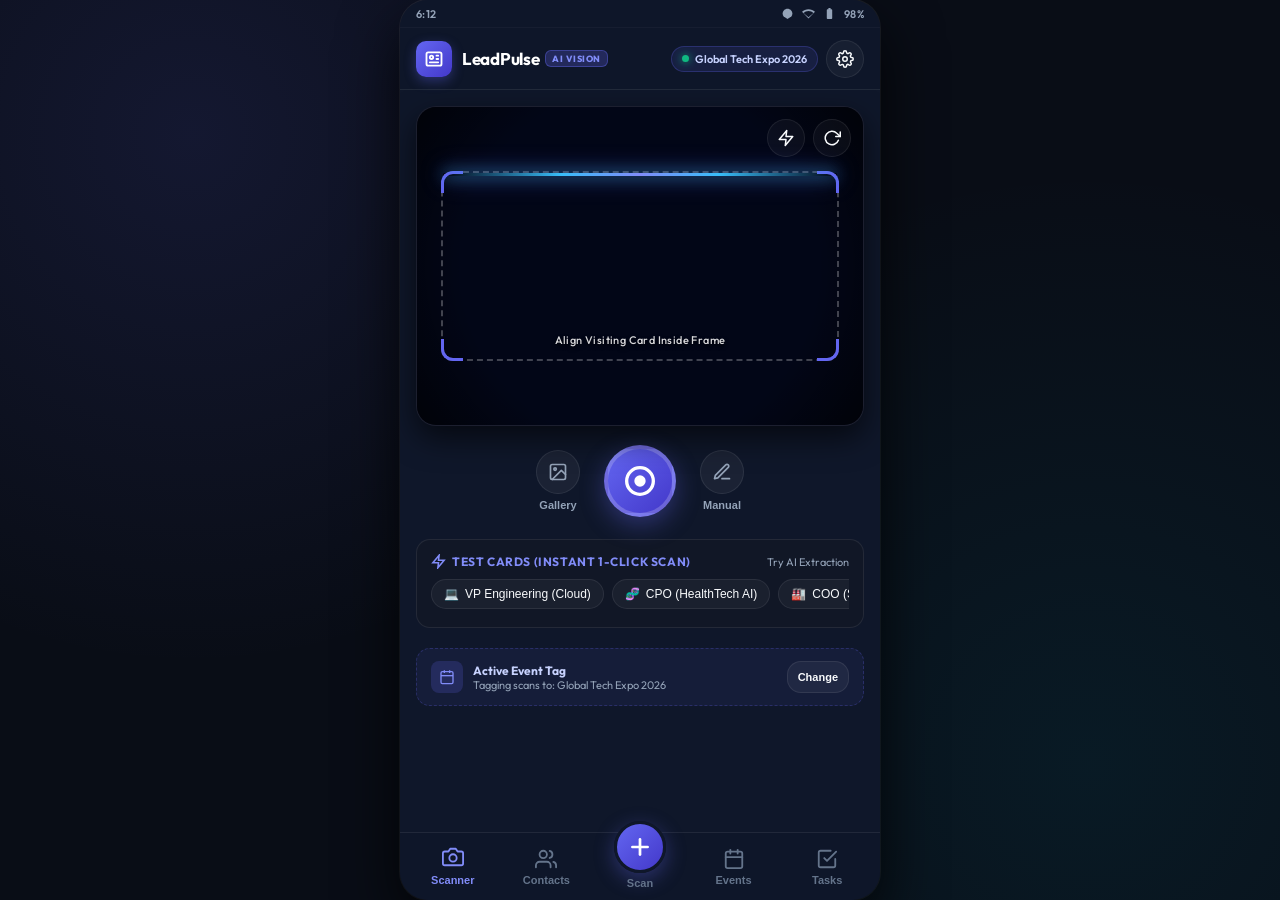
==== index.html @ 590a9762 "feat: Add dynamic Gemini model selection, self-healing fallbacks, sales qualification metrics, PNG W" ====
<!DOCTYPE html>
<html lang="en">
<head>
  <meta charset="UTF-8">
  <meta name="viewport" content="width=device-width, initial-scale=1.0, maximum-scale=1.0, user-scalable=no, viewport-fit=cover">
  <title>LeadPulse - AI Sales Card Scanner & CRM</title>
  <meta name="description" content="AI-Powered Visiting Card Scanner and Lead Manager for Field Sales Teams. Instant OCR, LinkedIn & Background Enrichment, Event Tracking, and vCard Export.">
  <meta name="theme-color" content="#090d16">
  <meta name="mobile-web-app-capable" content="yes">
  <meta name="apple-mobile-web-app-status-bar-style" content="black-translucent">
  <meta name="apple-mobile-web-app-title" content="LeadPulse">

  <!-- Manifest & Icons for Android WebAPK Install -->
  <link rel="manifest" href="./manifest.json">
  <link rel="icon" type="image/png" sizes="192x192" href="./icon-192.png">
  <link rel="apple-touch-icon" href="./icon-192.png">

  <!-- Modern Fonts -->
  <link rel="preconnect" href="https://fonts.googleapis.com">
  <link rel="preconnect" href="https://fonts.gstatic.com" crossorigin>
  <link href="https://fonts.googleapis.com/css2?family=Inter:wght@400;500;600;700&family=Outfit:wght@500;600;700;800&display=swap" rel="stylesheet">

  <!-- Stylesheet -->
  <link rel="stylesheet" href="./css/app.css">
</head>
<body>

  <!-- Main Mobile App Shell -->
  <div class="app-container" id="appRoot">

    <!-- Android Status Bar Header (Simulated for native phone preview) -->
    <header class="android-status-bar">
      <span id="statusBarTime">10:30</span>
      <div class="status-bar-icons">
        <svg viewBox="0 0 24 24"><path d="M12 3c-4.97 0-9 4.03-9 9 0 2.12.74 4.07 1.97 5.61L12 22l7.03-4.39C20.26 16.07 21 14.12 21 12c0-4.97-4.03-9-9-9z"/></svg>
        <svg viewBox="0 0 24 24"><path d="M12 4C7.31 4 3.07 5.9 0 8.98L12 21 24 8.98C20.93 5.9 16.69 4 12 4zm0 3.32c3.56 0 6.8 1.45 9.17 3.8L12 18.82 2.83 11.12C5.2 8.77 8.44 7.32 12 7.32z"/></svg>
        <svg viewBox="0 0 24 24"><path d="M15.67 4H14V2h-4v2H8.33C7.6 4 7 4.6 7 5.33v15.33C7 21.4 7.6 22 8.33 22h7.33c.74 0 1.34-.6 1.34-1.33V5.33C17 4.6 16.4 4 15.67 4z"/></svg>
        <span>98%</span>
      </div>
    </header>

    <!-- Top App Bar -->
    <header class="app-header">
      <div class="brand-wrapper">
        <div class="app-logo">
          <svg viewBox="0 0 24 24" fill="none" stroke-width="2.2" stroke-linecap="round" stroke-linejoin="round">
            <rect x="3" y="4" width="18" height="16" rx="2"></rect>
            <circle cx="9" cy="10" r="2"></circle>
            <line x1="15" y1="8" x2="17" y2="8"></line>
            <line x1="15" y1="12" x2="17" y2="12"></line>
            <line x1="7" y1="16" x2="17" y2="16"></line>
          </svg>
        </div>
        <div>
          <div class="brand-title">
            LeadPulse <span class="badge-ai">AI VISION</span>
          </div>
        </div>
      </div>

      <div class="header-actions">
        <!-- Active Event Pill (Click to switch or manage) -->
        <div class="active-event-pill" id="btnActiveEventPill" title="Current Active Event for new scans">
          <span class="event-dot"></span>
          <span class="event-name-text" id="headerActiveEventName">Global Tech Expo</span>
        </div>

        <button class="icon-btn" id="btnOpenSettings" title="AI Settings & Config" aria-label="Settings">
          <svg width="18" height="18" viewBox="0 0 24 24" fill="none" stroke="currentColor" stroke-width="2" stroke-linecap="round" stroke-linejoin="round">
            <circle cx="12" cy="12" r="3"></circle>
            <path d="M19.4 15a1.65 1.65 0 0 0 .33 1.82l.06.06a2 2 0 0 1 0 2.83 2 2 0 0 1-2.83 0l-.06-.06a1.65 1.65 0 0 0-1.82-.33 1.65 1.65 0 0 0-1 1.51V21a2 2 0 0 1-2 2 2 2 0 0 1-2-2v-.09A1.65 1.65 0 0 0 9 19.4a1.65 1.65 0 0 0-1.82.33l-.06.06a2 2 0 0 1-2.83 0 2 2 0 0 1 0-2.83l.06-.06a1.65 1.65 0 0 0 .33-1.82 1.65 1.65 0 0 0-1.51-1H3a2 2 0 0 1-2-2 2 2 0 0 1 2-2h.09A1.65 1.65 0 0 0 4.6 9a1.65 1.65 0 0 0-.33-1.82l-.06-.06a2 2 0 0 1 0-2.83 2 2 0 0 1 2.83 0l.06.06a1.65 1.65 0 0 0 1.82.33H9a1.65 1.65 0 0 0 1-1.51V3a2 2 0 0 1 2-2 2 2 0 0 1 2 2v.09a1.65 1.65 0 0 0 1 1.51 1.65 1.65 0 0 0 1.82-.33l.06-.06a2 2 0 0 1 2.83 0 2 2 0 0 1 0 2.83l-.06.06a1.65 1.65 0 0 0-.33 1.82V9a1.65 1.65 0 0 0 1.51 1H21a2 2 0 0 1 2 2 2 2 0 0 1-2 2h-.09a1.65 1.65 0 0 0-1.51 1z"></path>
          </svg>
        </button>
      </div>
    </header>

    <!-- Toast Notifications Center -->
    <div class="toast-container" id="toastContainer"></div>

    <!-- Main Scrollable Content Area -->
    <main class="app-main" id="mainContent">

      <!-- =================================================================
           VIEW 1: SCANNER SCREEN (Card Camera, Reticle & AI Vision)
           ================================================================= -->
      <section class="view-screen active" id="viewScanner">

        <div class="scanner-viewport-wrapper" id="scannerViewport">
          <video id="cameraVideo" playsinline autoplay muted></video>

          <!-- Reticle Card Target Overlay -->
          <div class="scanner-overlay-reticle">
            <div class="scanner-camera-controls">
              <button class="icon-btn" id="btnToggleTorch" title="Toggle Flashlight">
                <svg width="18" height="18" viewBox="0 0 24 24" fill="none" stroke="currentColor" stroke-width="2" stroke-linecap="round" stroke-linejoin="round">
                  <polygon points="13 2 3 14 12 14 11 22 21 10 12 10 13 2"></polygon>
                </svg>
              </button>
              <button class="icon-btn" id="btnRestartCamera" title="Switch / Restart Camera">
                <svg width="18" height="18" viewBox="0 0 24 24" fill="none" stroke="currentColor" stroke-width="2" stroke-linecap="round" stroke-linejoin="round">
                  <path d="M23 4v6h-6"></path>
                  <path d="M20.49 15a9 9 0 1 1-2.12-9.36L23 10"></path>
                </svg>
              </button>
            </div>

            <!-- Alignment Guide Box with Animated Laser -->
            <div class="card-guide-box">
              <div class="guide-corner-tr"></div>
              <div class="guide-corner-bl"></div>
              <div class="scan-laser-line" id="scanLaser"></div>
              <div class="scan-prompt-text">Align Visiting Card Inside Frame</div>
            </div>
          </div>
        </div>

        <!-- Scanner Shutter & Gallery Controls -->
        <div class="scanner-controls-grid">
          <button class="btn-secondary-action" id="btnUploadGallery" title="Upload Card Image">
            <div class="icon-circle">
              <svg width="20" height="20" viewBox="0 0 24 24" fill="none" stroke="currentColor" stroke-width="2" stroke-linecap="round" stroke-linejoin="round">
                <rect x="3" y="3" width="18" height="18" rx="2" ry="2"></rect>
                <circle cx="8.5" cy="8.5" r="1.5"></circle>
                <polyline points="21 15 16 10 5 21"></polyline>
              </svg>
            </div>
            <span>Gallery</span>
          </button>
          <input type="file" id="fileCardInput" accept="image/*" style="display: none;">
          <input type="file" id="cameraPhotoInput" accept="image/*" capture="environment" style="display: none;">

          <button class="btn-capture" id="btnCapture" title="Capture & AI Scan Card">
            <svg viewBox="0 0 24 24" fill="none" stroke="currentColor" stroke-width="2.5" stroke-linecap="round" stroke-linejoin="round">
              <circle cx="12" cy="12" r="10"></circle>
              <circle cx="12" cy="12" r="3" fill="white"></circle>
            </svg>
          </button>

          <button class="btn-secondary-action" id="btnManualEntry" title="Manual Contact Entry">
            <div class="icon-circle">
              <svg width="20" height="20" viewBox="0 0 24 24" fill="none" stroke="currentColor" stroke-width="2" stroke-linecap="round" stroke-linejoin="round">
                <path d="M12 20h9"></path>
                <path d="M16.5 3.5a2.121 2.121 0 0 1 3 3L7 19l-4 1 1-4L16.5 3.5z"></path>
              </svg>
            </div>
            <span>Manual</span>
          </button>
        </div>

        <!-- Quick Demo Business Cards Bar (Allows Instant Testing With Realistic High-Res Cards) -->
        <div class="quick-demo-section">
          <div class="quick-demo-header">
            <div class="quick-demo-title">
              <svg width="15" height="15" viewBox="0 0 24 24" fill="none" stroke="currentColor" stroke-width="2.5">
                <path d="M13 2L3 14h9l-1 8 10-12h-9l1-8z"/>
              </svg>
              Test Cards (Instant 1-Click Scan)
            </div>
            <span style="font-size: 11px; color: var(--text-muted);">Try AI Extraction</span>
          </div>
          <div class="demo-cards-chips">
            <button class="demo-chip" data-card="tech">
              <span>💻</span> VP Engineering (Cloud)
            </button>
            <button class="demo-chip" data-card="health">
              <span>🧬</span> CPO (HealthTech AI)
            </button>
            <button class="demo-chip" data-card="iot">
              <span>🏭</span> COO (Smart IoT)
            </button>
            <button class="demo-chip" data-card="consulting">
              <span>🌐</span> Director APAC (Strategy)
            </button>
          </div>
        </div>

        <!-- Event Auto-Tag Indicator Banner -->
        <div style="background: rgba(99, 102, 241, 0.08); border: 1px dashed rgba(99, 102, 241, 0.25); border-radius: var(--border-radius-md); padding: 12px 14px; display: flex; align-items: center; justify-content: space-between;">
          <div style="display: flex; align-items: center; gap: 10px;">
            <div style="width: 32px; height: 32px; border-radius: 8px; background: rgba(99, 102, 241, 0.2); display: flex; align-items: center; justify-content: center; color: #818cf8;">
              <svg width="16" height="16" viewBox="0 0 24 24" fill="none" stroke="currentColor" stroke-width="2"><rect x="3" y="4" width="18" height="18" rx="2" ry="2"></rect><line x1="16" y1="2" x2="16" y2="6"></line><line x1="8" y1="2" x2="8" y2="6"></line><line x1="3" y1="10" x2="21" y2="10"></line></svg>
            </div>
            <div>
              <div style="font-size: 12px; font-weight: 700; color: #c7d2fe;">Active Event Tag</div>
              <div style="font-size: 11px; color: var(--text-muted);" id="scannerActiveEventLabel">Tagging scans to: Global Tech Expo</div>
            </div>
          </div>
          <button class="btn-secondary" id="btnChangeActiveEvent" style="height: 32px; padding: 0 10px; font-size: 11px;">Change</button>
        </div>

      </section>

      <!-- =================================================================
           VIEW 2: CONTACTS DIRECTORY (Search, Event Filters, Export)
           ================================================================= -->
      <section class="view-screen" id="viewContacts">

        <!-- Top Statistics Row -->
        <div class="stats-banner-row">
          <div class="stat-card-mini">
            <div class="stat-val" id="statTotalContacts">0</div>
            <div class="stat-lbl">Contacts</div>
          </div>
          <div class="stat-card-mini">
            <div class="stat-val" id="statActiveEvents" style="color: #06b6d4;">0</div>
            <div class="stat-lbl">Events</div>
          </div>
          <div class="stat-card-mini">
            <div class="stat-val" id="statPendingTasks" style="color: #f59e0b;">0</div>
            <div class="stat-lbl">Follow-ups</div>
          </div>
        </div>

        <!-- Search & Filter Controls -->
        <div class="search-filter-container">
          <div class="search-input-box">
            <svg viewBox="0 0 24 24" fill="none" stroke-width="2" stroke-linecap="round" stroke-linejoin="round">
              <circle cx="11" cy="11" r="8"></circle>
              <line x1="21" y1="21" x2="16.65" y2="16.65"></line>
            </svg>
            <input type="text" id="inputSearchContacts" placeholder="Search by name, company, title, industry...">
          </div>

          <!-- Event Filter Horizontal Pills -->
          <div class="filter-pills-scroll" id="contactsEventFilterPills">
            <button class="filter-pill active" data-event-id="all">All Events</button>
          </div>
        </div>

        <!-- Action Bar: Export & Sorting -->
        <div style="display: flex; justify-content: space-between; align-items: center; margin-bottom: 12px;">
          <span style="font-size: 12px; font-weight: 600; color: var(--text-muted);" id="contactsCountLabel">Showing 0 contacts</span>
          <div style="display: flex; gap: 8px;">
            <button class="btn-secondary" id="btnExportAllCSV" style="height: 32px; font-size: 11px; padding: 0 10px;">
              <svg width="13" height="13" viewBox="0 0 24 24" fill="none" stroke="currentColor" stroke-width="2"><path d="M21 15v4a2 2 0 0 1-2 2H5a2 2 0 0 1-2-2v-4"></path><polyline points="7 10 12 15 17 10"></polyline><line x1="12" y1="15" x2="12" y2="3"></line></svg>
              CSV Export
            </button>
          </div>
        </div>

        <!-- Contact Cards Feed -->
        <div class="contacts-feed" id="contactsFeed">
          <!-- Dynamically populated -->
        </div>

      </section>

      <!-- =================================================================
           VIEW 3: EVENTS SCREEN (Event Profiles, Add Event, Event Contacts)
           ================================================================= -->
      <section class="view-screen" id="viewEvents">

        <div class="event-header-row">
          <div>
            <h2 style="font-size: 17px; font-weight: 800; color: #fff;">Event Management</h2>
            <p style="font-size: 12px; color: var(--text-muted);">Organize sales leads event-wise</p>
          </div>
          <button class="btn-primary" id="btnAddNewEvent" style="height: 36px; padding: 0 14px; font-size: 12px; flex: none;">
            <svg width="15" height="15" viewBox="0 0 24 24" fill="none" stroke="currentColor" stroke-width="2.5"><line x1="12" y1="5" x2="12" y2="19"></line><line x1="5" y1="12" x2="19" y2="12"></line></svg>
            New Event
          </button>
        </div>

        <!-- Active Target Banner -->
        <div style="background: linear-gradient(135deg, rgba(99, 102, 241, 0.2) 0%, rgba(6, 182, 212, 0.15) 100%); border: 1px solid rgba(99, 102, 241, 0.3); border-radius: var(--border-radius-md); padding: 14px; margin-bottom: 16px;">
          <div style="display: flex; justify-content: space-between; align-items: center; margin-bottom: 6px;">
            <span style="font-size: 11px; font-weight: 800; text-transform: uppercase; color: #818cf8; letter-spacing: 0.5px;">⭐ CURRENT ACTIVE EVENT</span>
            <span style="font-size: 11px; color: #10b981; font-weight: 700;">● Active for Scanning</span>
          </div>
          <div style="font-size: 16px; font-weight: 700; color: #fff;" id="bannerActiveEventName">Global Tech Expo 2026</div>
          <div style="font-size: 12px; color: var(--text-muted); margin-top: 2px;" id="bannerActiveEventLocation">Pragati Maidan, New Delhi</div>
        </div>

        <!-- Events List Container -->
        <div class="events-list" id="eventsList">
          <!-- Dynamically populated -->
        </div>

      </section>

      <!-- =================================================================
           VIEW 4: ACTION ITEMS & TASKS (Global Follow-Ups Tracker)
           ================================================================= -->
      <section class="view-screen" id="viewTasks">

        <div style="margin-bottom: 14px;">
          <h2 style="font-size: 17px; font-weight: 800; color: #fff;">Follow-up Action Items</h2>
          <p style="font-size: 12px; color: var(--text-muted);">Ensure zero lead drop-offs post meetings</p>
        </div>

        <!-- Task Filter Tabs -->
        <div class="tasks-filter-bar">
          <button class="task-filter-tab active" data-filter="all">All Items (<span id="taskCountAll">0</span>)</button>
          <button class="task-filter-tab" data-filter="pending">Pending (<span id="taskCountPending">0</span>)</button>
          <button class="task-filter-tab" data-filter="completed">Completed (<span id="taskCountCompleted">0</span>)</button>
        </div>

        <!-- Tasks List Container -->
        <div class="tasks-list" id="tasksList">
          <!-- Dynamically populated -->
        </div>

      </section>

      <!-- =================================================================
           VIEW 5: SETTINGS & CRM CONFIG
           ================================================================= -->
      <section class="view-screen" id="viewSettings">

        <div style="margin-bottom: 16px;">
          <h2 style="font-size: 17px; font-weight: 800; color: #fff;">LeadPulse Configuration</h2>
          <p style="font-size: 12px; color: var(--text-muted);">AI API Keys, Android PWA setup & Data Management</p>
        </div>

        <!-- Google Gemini Vision API Settings & Model Selection -->
        <div class="settings-section-card">
          <div class="settings-section-title">
            <svg width="18" height="18" viewBox="0 0 24 24" fill="none" stroke="#6366f1" stroke-width="2.5"><polygon points="12 2 15.09 8.26 22 9.27 17 14.14 18.18 21.02 12 17.77 5.82 21.02 7 14.14 2 9.27 8.91 8.26 12 2"></polygon></svg>
            Google Gemini Vision AI & Model Selection
          </div>

          <div class="form-group">
            <label class="form-label" for="settingGeminiApiKey">Gemini API Key</label>
            <div style="display: flex; gap: 8px;">
              <input type="password" id="settingGeminiApiKey" class="form-control" placeholder="AIzaSy... (Leave blank for built-in demo mode)">
              <button class="btn-secondary" id="btnToggleApiKeyVisibility" style="height: 42px; padding: 0 12px; font-size: 11px;">👁️</button>
            </div>
            <p style="font-size: 11px; color: var(--text-muted); margin-top: 5px;">
              💡 <strong>Self-Healing:</strong> Enter your key to run live multimodal card OCR with auto-healing model fallbacks.
            </p>
          </div>

          <!-- Dynamic Model Selection Section -->
          <div class="form-group">
            <div style="display: flex; justify-content: space-between; align-items: center; margin-bottom: 6px;">
              <label class="form-label" for="settingGeminiModel" style="margin-bottom: 0;">AI Vision Model</label>
              <button class="btn-secondary" id="btnFetchModels" style="height: 28px; padding: 0 8px; font-size: 10.5px;">
                🔄 Refresh Models
              </button>
            </div>
            <select id="settingGeminiModel" class="form-control">
              <option value="gemini-1.5-flash">Gemini 1.5 Flash (Recommended - Fast & High Accuracy)</option>
              <option value="gemini-2.0-flash">Gemini 2.0 Flash (Next-Gen Multimodal - Ultra Fast)</option>
              <option value="gemini-1.5-pro">Gemini 1.5 Pro (Deep Context Reasoning & Dense Cards)</option>
              <option value="gemini-2.5-flash">Gemini 2.5 Flash (Latest Release)</option>
              <option value="gemini-1.5-flash-8b">Gemini 1.5 Flash 8B (High Throughput)</option>
            </select>
            <div id="modelStatusNotice" style="font-size: 11px; color: #818cf8; margin-top: 5px;">
              ⚡ Selected model is active for upcoming business card scans.
            </div>
          </div>

          <!-- Customizable Information & Extraction Prompt -->
          <div class="form-group">
            <label class="form-label" for="settingCustomPrompt">Custom Sales Intelligence Focus</label>
            <textarea id="settingCustomPrompt" class="form-control" style="height: 60px;" placeholder="e.g. Also evaluate: Company employee scale, annual cloud budget, decision authority, and buying timeline."></textarea>
            <p style="font-size: 10.5px; color: var(--text-muted); margin-top: 4px;">
              Guide Gemini to extract and store specialized intelligence unique to your sales team.
            </p>
          </div>

          <div style="display: flex; gap: 8px;">
            <button class="btn-primary" id="btnSaveSettings" style="height: 38px; font-size: 12px;">Save AI Settings</button>
            <button class="btn-secondary" id="btnTestGemini" style="height: 38px; font-size: 12px;">Test Selected Model</button>
          </div>
        </div>

        <!-- Android PWA Installation Guide -->
        <div class="settings-section-card">
          <div class="settings-section-title">
            <svg width="18" height="18" viewBox="0 0 24 24" fill="none" stroke="#10b981" stroke-width="2.5"><rect x="5" y="2" width="14" height="20" rx="2" ry="2"></rect><line x1="12" y1="18" x2="12.01" y2="18"></line></svg>
            Android Mobile PWA Installation
          </div>
          <p style="font-size: 12px; color: #cbd5e1; line-height: 1.5; margin-bottom: 12px;">
            Sales executives can install this app directly onto Android home screens without Google Play Store:
          </p>
          <ol style="padding-left: 20px; font-size: 12px; color: var(--text-muted); line-height: 1.6;">
            <li>Open this URL in <strong>Google Chrome</strong> on any Android device.</li>
            <li>Tap the three dots (<strong>⋮</strong>) menu in the top right corner.</li>
            <li>Tap <strong>"Install app"</strong> or <strong>"Add to Home screen"</strong>.</li>
            <li>LeadPulse launches in standalone full-screen mode with native camera access!</li>
          </ol>
        </div>

        <!-- Database & Backup Management -->
        <div class="settings-section-card">
          <div class="settings-section-title">
            <svg width="18" height="18" viewBox="0 0 24 24" fill="none" stroke="#f59e0b" stroke-width="2.5"><ellipse cx="12" cy="5" rx="9" ry="3"></ellipse><path d="M21 12c0 1.66-4 3-9 3s-9-1.34-9-3"></path><path d="M3 5v14c0 1.66 4 3 9 3s9-1.34 9-3V5"></path></svg>
            Data Backup & Maintenance
          </div>
          <p style="font-size: 12px; color: var(--text-muted); margin-bottom: 12px;">
            All data is saved locally on the Android device via HTML5 Storage.
          </p>
          <div style="display: flex; flex-direction: column; gap: 8px;">
            <button class="btn-secondary" id="btnExportAllJSON">
              <svg width="15" height="15" viewBox="0 0 24 24" fill="none" stroke="currentColor" stroke-width="2"><path d="M21 15v4a2 2 0 0 1-2 2H5a2 2 0 0 1-2-2v-4"></path><polyline points="7 10 12 15 17 10"></polyline><line x1="12" y1="15" x2="12" y2="3"></line></svg>
              Backup All Leads & Events (JSON)
            </button>
            <button class="btn-secondary btn-danger" id="btnResetDefaultData">
              <svg width="15" height="15" viewBox="0 0 24 24" fill="none" stroke="currentColor" stroke-width="2"><polyline points="1 4 1 10 7 10"></polyline><path d="M3.51 15a9 9 0 1 0 2.13-9.36L1 10"></path></svg>
              Reset to Demo Sample Data
            </button>
          </div>
        </div>

      </section>

    </main>

    <!-- AI Scan Processing Modal Overlay -->
    <div class="processing-state-overlay" id="aiProcessingOverlay">
      <div class="ai-pulse-spinner">
        <svg viewBox="0 0 24 24" fill="none" stroke-width="2.2" stroke-linecap="round" stroke-linejoin="round">
          <polygon points="12 2 15.09 8.26 22 9.27 17 14.14 18.18 21.02 12 17.77 5.82 21.02 7 14.14 2 9.27 8.91 8.26 12 2"></polygon>
        </svg>
      </div>
      <div class="processing-step-title" id="aiProcessingTitle">Analyzing Visiting Card...</div>
      <div class="processing-step-desc" id="aiProcessingDesc">Gemini Multimodal AI is extracting contact details and researching LinkedIn & career background.</div>
    </div>

    <!-- =================================================================
         BOTTOM NAVIGATION BAR (Android 5-Tab Material Bar)
         ================================================================= -->
    <nav class="bottom-nav-bar" id="bottomNavBar">
      <button class="nav-item-btn active" data-target="viewScanner" id="navBtnScanner">
        <svg viewBox="0 0 24 24" fill="none" stroke-width="2" stroke-linecap="round" stroke-linejoin="round">
          <path d="M23 19a2 2 0 0 1-2 2H3a2 2 0 0 1-2-2V8a2 2 0 0 1 2-2h4l2-3h6l2 3h4a2 2 0 0 1 2 2z"></path>
          <circle cx="12" cy="13" r="4"></circle>
        </svg>
        <span>Scanner</span>
      </button>

      <button class="nav-item-btn" data-target="viewContacts" id="navBtnContacts">
        <svg viewBox="0 0 24 24" fill="none" stroke-width="2" stroke-linecap="round" stroke-linejoin="round">
          <path d="M17 21v-2a4 4 0 0 0-4-4H5a4 4 0 0 0-4 4v2"></path>
          <circle cx="9" cy="7" r="4"></circle>
          <path d="M23 21v-2a4 4 0 0 0-3-3.87"></path>
          <path d="M16 3.13a4 4 0 0 1 0 7.75"></path>
        </svg>
        <span>Contacts</span>
      </button>

      <button class="nav-item-btn nav-center-scan" id="navBtnCenterScan" title="Scan Visiting Card">
        <div class="center-scan-pill">
          <svg viewBox="0 0 24 24" fill="none" stroke-width="2.5" stroke-linecap="round" stroke-linejoin="round">
            <line x1="12" y1="5" x2="12" y2="19"></line>
            <line x1="5" y1="12" x2="19" y2="12"></line>
          </svg>
        </div>
        <span>Scan</span>
      </button>

      <button class="nav-item-btn" data-target="viewEvents" id="navBtnEvents">
        <svg viewBox="0 0 24 24" fill="none" stroke-width="2" stroke-linecap="round" stroke-linejoin="round">
          <rect x="3" y="4" width="18" height="18" rx="2" ry="2"></rect>
          <line x1="16" y1="2" x2="16" y2="6"></line>
          <line x1="8" y1="2" x2="8" y2="6"></line>
          <line x1="3" y1="10" x2="21" y2="10"></line>
        </svg>
        <span>Events</span>
      </button>

      <button class="nav-item-btn" data-target="viewTasks" id="navBtnTasks">
        <svg viewBox="0 0 24 24" fill="none" stroke-width="2" stroke-linecap="round" stroke-linejoin="round">
          <polyline points="9 11 12 14 22 4"></polyline>
          <path d="M21 12v7a2 2 0 0 1-2 2H5a2 2 0 0 1-2-2V5a2 2 0 0 1 2-2h11"></path>
        </svg>
        <span>Tasks</span>
      </button>
    </nav>

    <!-- =================================================================
         MODAL 1: SCAN REVIEW & ENRICHMENT BOTTOM SHEET
         ================================================================= -->
    <div class="modal-overlay" id="modalScanReview">
      <div class="bottom-sheet-content">
        <div class="sheet-handle-bar"></div>
        <div class="sheet-header">
          <div class="sheet-title" style="display: flex; align-items: center; gap: 8px;">
            <span>✨ AI Card Intelligence Review</span>
          </div>
          <button class="icon-btn" id="btnCloseScanReview" style="width: 32px; height: 32px;">✕</button>
        </div>
        <div class="sheet-body">

          <!-- Card Snapshot Preview -->
          <div style="margin-bottom: 16px; border-radius: var(--border-radius-md); overflow: hidden; max-height: 150px; background: #020617; display: flex; align-items: center; justify-content: center; border: 1px solid var(--border-color);">
            <img id="reviewCardImagePreview" src="" alt="Scanned Card" style="max-width: 100%; max-height: 150px; object-fit: contain;">
          </div>

          <!-- Basic Contact Form Fields -->
          <div class="detail-section-block">
            <h3>Contact Identity</h3>
            <div style="display: grid; grid-template-columns: 1fr 2fr; gap: 10px; margin-bottom: 10px;">
              <div>
                <label class="form-label">Honorific</label>
                <input type="text" id="reviewHonorific" class="form-control" placeholder="Mr./Dr.">
              </div>
              <div>
                <label class="form-label">Full Name *</label>
                <input type="text" id="reviewName" class="form-control" placeholder="Name" required>
              </div>
            </div>

            <div class="form-group">
              <label class="form-label">Designation / Role</label>
              <input type="text" id="reviewTitle" class="form-control" placeholder="e.g. VP Engineering">
            </div>

            <div style="display: grid; grid-template-columns: 1fr 1fr; gap: 10px; margin-bottom: 10px;">
              <div>
                <label class="form-label">Company Name</label>
                <input type="text" id="reviewCompany" class="form-control" placeholder="Company">
              </div>
              <div>
                <label class="form-label">Industry Sector</label>
                <input type="text" id="reviewIndustry" class="form-control" placeholder="e.g. Enterprise Cloud">
              </div>
            </div>

            <div style="display: grid; grid-template-columns: 1fr 1fr; gap: 10px; margin-bottom: 10px;">
              <div>
                <label class="form-label">Phone</label>
                <input type="tel" id="reviewPhone" class="form-control" placeholder="+91 ...">
              </div>
              <div>
                <label class="form-label">WhatsApp</label>
                <input type="tel" id="reviewWhatsapp" class="form-control" placeholder="+91 ...">
              </div>
            </div>

            <div class="form-group">
              <label class="form-label">Email</label>
              <input type="email" id="reviewEmail" class="form-control" placeholder="name@company.com">
            </div>

            <div class="form-group">
              <label class="form-label">Assign to Event</label>
              <select id="reviewEventSelect" class="form-control">
                <!-- Dynamically populated -->
              </select>
            </div>
          </div>

          <!-- AI Enriched Intelligence Section -->
          <div class="detail-section-block" style="border-left: 3px solid #6366f1;">
            <h3>
              <svg width="15" height="15" viewBox="0 0 24 24" fill="none" stroke="currentColor" stroke-width="2.5"><polygon points="12 2 15.09 8.26 22 9.27 17 14.14 18.18 21.02 12 17.77 5.82 21.02 7 14.14 2 9.27 8.91 8.26 12 2"></polygon></svg>
              AI LinkedIn & Career Background
            </h3>

            <div class="form-group">
              <label class="form-label">LinkedIn Profile URL</label>
              <input type="url" id="reviewLinkedinUrl" class="form-control" placeholder="https://linkedin.com/in/...">
            </div>

            <div class="form-group">
              <label class="form-label">Past Work & Professional Summary</label>
              <textarea id="reviewPastWork" class="form-control" placeholder="Previous roles, company scale, background..."></textarea>
            </div>

            <div class="form-group">
              <label class="form-label">Company Overview</label>
              <textarea id="reviewCompanyOverview" class="form-control" placeholder="What the company does, business model..."></textarea>
            </div>
          </div>

          <!-- Executive Sales Qualification Block -->
          <div class="detail-section-block" style="border-left: 3px solid #10b981;">
            <h3>
              <svg width="15" height="15" viewBox="0 0 24 24" fill="none" stroke="currentColor" stroke-width="2.5"><polyline points="22 12 18 12 15 21 9 3 6 12 2 12"></polyline></svg>
              Sales Qualification & Deal Intelligence
            </h3>

            <div style="display: grid; grid-template-columns: 1fr 1fr; gap: 10px; margin-bottom: 10px;">
              <div>
                <label class="form-label">Authority / Role</label>
                <select id="reviewDecisionStatus" class="form-control">
                  <option value="Decision Maker">Decision Maker (C-Level / VP)</option>
                  <option value="Influencer">Key Influencer / Director</option>
                  <option value="Technical Evaluator">Technical Evaluator / Lead</option>
                  <option value="Budget Approver">Budget Approver</option>
                  <option value="Procurement">Procurement</option>
                </select>
              </div>
              <div>
                <label class="form-label">Lead Priority</label>
                <select id="reviewLeadScore" class="form-control">
                  <option value="Hot">🔥 Hot (High Urgency)</option>
                  <option value="Warm">⚡ Warm (This Quarter)</option>
                  <option value="Nurture">🌱 Nurture (Long Term)</option>
                </select>
              </div>
            </div>

            <div style="display: grid; grid-template-columns: 1fr 1fr; gap: 10px;">
              <div>
                <label class="form-label">Est. Deal Budget</label>
                <input type="text" id="reviewBudget" class="form-control" placeholder="e.g. $50K+ or ₹25 Lakh">
              </div>
              <div>
                <label class="form-label">Buying Timeline</label>
                <select id="reviewTimeline" class="form-control">
                  <option value="Immediate (< 1 mo)">Immediate (< 1 month)</option>
                  <option value="1 - 3 months">1 - 3 months</option>
                  <option value="3 - 6 months">3 - 6 months</option>
                  <option value="Exploring">Exploring / Evaluation</option>
                </select>
              </div>
            </div>
          </div>

          <!-- Meeting Notes & Action Items -->
          <div class="detail-section-block">
            <h3>Meeting Notes & Immediate Actions</h3>
            <div class="form-group">
              <label class="form-label">Meeting Notes</label>
              <textarea id="reviewNotes" class="form-control" placeholder="Discussion points from the booth..."></textarea>
            </div>

            <div>
              <label class="form-label">Suggested Follow-Up Action Items</label>
              <div id="reviewSuggestedActionItems" style="display: flex; flex-direction: column; gap: 6px;">
                <!-- Populated with checkboxes -->
              </div>
            </div>
          </div>

        </div>
        <div class="sheet-footer">
          <button class="btn-secondary" id="btnCancelReview">Cancel</button>
          <button class="btn-primary" id="btnSaveReviewContact">
            <svg width="16" height="16" viewBox="0 0 24 24" fill="none" stroke="currentColor" stroke-width="2"><path d="M19 21H5a2 2 0 0 1-2-2V5a2 2 0 0 1 2-2h11l5 5v11a2 2 0 0 1-2 2z"></path><polyline points="17 21 17 13 7 13 7 21"></polyline><polyline points="7 3 7 8 15 8"></polyline></svg>
            Save Contact
          </button>
        </div>
      </div>
    </div>

    <!-- =================================================================
         MODAL 2: FULL CONTACT DETAILS BOTTOM SHEET
         ================================================================= -->
    <div class="modal-overlay" id="modalContactDetail">
      <div class="bottom-sheet-content">
        <div class="sheet-handle-bar"></div>
        <div class="sheet-header">
          <div class="sheet-title" id="detailSheetHeaderTitle">Contact Details</div>
          <button class="icon-btn" id="btnCloseContactDetail" style="width: 32px; height: 32px;">✕</button>
        </div>
        <div class="sheet-body" id="detailSheetContentBody">
          <!-- Dynamically populated from contact object -->
        </div>
        <div class="sheet-footer">
          <button class="btn-secondary btn-danger" id="btnDeleteContact">Delete</button>
          <button class="btn-secondary" id="btnDownloadVCardSingle">
            <svg width="15" height="15" viewBox="0 0 24 24" fill="none" stroke="currentColor" stroke-width="2"><path d="M21 15v4a2 2 0 0 1-2 2H5a2 2 0 0 1-2-2v-4"></path><polyline points="7 10 12 15 17 10"></polyline><line x1="12" y1="15" x2="12" y2="3"></line></svg>
            Save to Contacts (.vcf)
          </button>
        </div>
      </div>
    </div>

    <!-- =================================================================
         MODAL 3: CREATE NEW EVENT MODAL
         ================================================================= -->
    <div class="modal-overlay" id="modalAddEvent">
      <div class="bottom-sheet-content">
        <div class="sheet-handle-bar"></div>
        <div class="sheet-header">
          <div class="sheet-title">Create New Event</div>
          <button class="icon-btn" id="btnCloseAddEvent" style="width: 32px; height: 32px;">✕</button>
        </div>
        <div class="sheet-body">
          <div class="form-group">
            <label class="form-label" for="newEventName">Event Name *</label>
            <input type="text" id="newEventName" class="form-control" placeholder="e.g. Dubai Gitex 2026" required>
          </div>
          <div class="form-group">
            <label class="form-label" for="newEventDate">Event Date *</label>
            <input type="date" id="newEventDate" class="form-control" required>
          </div>
          <div class="form-group">
            <label class="form-label" for="newEventLocation">Location / Venue</label>
            <input type="text" id="newEventLocation" class="form-control" placeholder="e.g. World Trade Centre, Hall 3">
          </div>
          <div class="form-group">
            <label class="form-label" for="newEventDescription">Description / Target Focus</label>
            <textarea id="newEventDescription" class="form-control" placeholder="Target buyers, booth focus, sales targets..."></textarea>
          </div>
          <div class="form-group">
            <label class="form-label" for="newEventColor">Badge Theme</label>
            <select id="newEventColor" class="form-control">
              <option value="#6366f1">Indigo (Tech & Enterprise)</option>
              <option value="#ec4899">Pink (SaaS & AI)</option>
              <option value="#10b981">Emerald (Hardware & IoT)</option>
              <option value="#06b6d4">Cyan (FinTech)</option>
              <option value="#f59e0b">Amber (Leadership Summit)</option>
            </select>
          </div>
        </div>
        <div class="sheet-footer">
          <button class="btn-secondary" id="btnCancelAddEvent">Cancel</button>
          <button class="btn-primary" id="btnSubmitAddEvent">Create Event</button>
        </div>
      </div>
    </div>

  </div>

  <!-- Application Logic Scripts (Loaded in proper dependency order) -->
  <script src="./js/storage.js"></script>
  <script src="./js/gemini.js"></script>
  <script src="./js/camera.js"></script>
  <script src="./js/vcard.js"></script>
  <script src="./js/app.js"></script>

</body>
</html>
---- css/app.css ----
/* ==========================================================================
   LeadPulse - Android AI Sales Card Scanner & CRM
   Design System: Material 3 + Modern Glassmorphic Dark Architecture
   ========================================================================== */

:root {
  /* Color Palette */
  --bg-dark: #090d16;
  --bg-card: rgba(18, 24, 38, 0.85);
  --bg-card-hover: rgba(28, 36, 56, 0.95);
  --bg-surface: #0f172a;
  --bg-input: #162032;
  --border-color: rgba(255, 255, 255, 0.08);
  --border-focus: #6366f1;

  /* Accent & Gradients */
  --primary: #6366f1;
  --primary-hover: #4f46e5;
  --primary-glow: rgba(99, 102, 241, 0.35);
  --secondary: #06b6d4;
  --accent-pink: #ec4899;
  --accent-emerald: #10b981;
  --accent-amber: #f59e0b;
  --accent-rose: #f43f5e;

  --gradient-primary: linear-gradient(135deg, #6366f1 0%, #4338ca 100%);
  --gradient-glow: linear-gradient(135deg, #6366f1 0%, #06b6d4 100%);
  --gradient-accent: linear-gradient(135deg, #ec4899 0%, #8b5cf6 100%);
  --gradient-card: linear-gradient(145deg, rgba(30, 41, 59, 0.7) 0%, rgba(15, 23, 42, 0.8) 100%);

  /* Typography */
  --font-family: 'Outfit', 'Inter', -apple-system, BlinkMacSystemFont, 'Segoe UI', Roboto, sans-serif;
  --text-main: #f8fafc;
  --text-muted: #94a3b8;
  --text-subtle: #64748b;

  /* Shadows & Glass */
  --shadow-sm: 0 2px 8px rgba(0, 0, 0, 0.25);
  --shadow-md: 0 8px 24px rgba(0, 0, 0, 0.35);
  --shadow-lg: 0 16px 40px rgba(0, 0, 0, 0.5);
  --shadow-glow: 0 0 25px var(--primary-glow);
  --glass-blur: blur(16px);

  /* Layout & Sizing */
  --bottom-nav-height: 68px;
  --header-height: 62px;
  --border-radius-sm: 8px;
  --border-radius-md: 14px;
  --border-radius-lg: 20px;
  --border-radius-xl: 28px;
  --transition: all 0.25s cubic-bezier(0.4, 0, 0.2, 1);
}

/* Reset & Base */
*, *::before, *::after {
  box-sizing: border-box;
  margin: 0;
  padding: 0;
  -webkit-tap-highlight-color: transparent;
}

body {
  font-family: var(--font-family);
  background-color: var(--bg-dark);
  color: var(--text-main);
  min-height: 100vh;
  display: flex;
  justify-content: center;
  align-items: center;
  background-image: 
    radial-gradient(circle at 15% 15%, rgba(99, 102, 241, 0.12) 0%, transparent 40%),
    radial-gradient(circle at 85% 85%, rgba(6, 182, 212, 0.08) 0%, transparent 45%);
  overflow-x: hidden;
  user-select: none;
}

/* App Shell (Mobile Mockup Frame for Desktop, Fullscreen on Mobile) */
.app-container {
  width: 100%;
  max-width: 480px;
  height: 100vh;
  max-height: 940px;
  background: var(--bg-surface);
  border-radius: var(--border-radius-xl);
  overflow: hidden;
  display: flex;
  flex-direction: column;
  position: relative;
  box-shadow: 0 25px 60px rgba(0, 0, 0, 0.8), 0 0 0 1px var(--border-color);
}

@media (max-width: 540px), (max-height: 700px) {
  body {
    background: var(--bg-surface);
    align-items: stretch;
  }
  .app-container {
    max-width: 100%;
    height: 100vh;
    max-height: 100vh;
    border-radius: 0;
    box-shadow: none;
  }
}

/* Android Status Bar Header */
.android-status-bar {
  height: 28px;
  background: rgba(15, 23, 42, 0.95);
  display: flex;
  justify-content: space-between;
  align-items: center;
  padding: 0 16px;
  font-size: 11px;
  font-weight: 600;
  color: var(--text-muted);
  letter-spacing: 0.3px;
  border-bottom: 1px solid rgba(255, 255, 255, 0.03);
  z-index: 50;
}

.status-bar-icons {
  display: flex;
  align-items: center;
  gap: 8px;
}

.status-bar-icons svg {
  width: 13px;
  height: 13px;
  fill: currentColor;
}

/* App Header */
.app-header {
  height: var(--header-height);
  background: rgba(15, 23, 42, 0.85);
  backdrop-filter: var(--glass-blur);
  display: flex;
  align-items: center;
  justify-content: space-between;
  padding: 0 16px;
  border-bottom: 1px solid var(--border-color);
  z-index: 40;
}

.brand-wrapper {
  display: flex;
  align-items: center;
  gap: 10px;
}

.app-logo {
  width: 36px;
  height: 36px;
  border-radius: 10px;
  background: var(--gradient-primary);
  display: flex;
  align-items: center;
  justify-content: center;
  box-shadow: 0 4px 12px var(--primary-glow);
}

.app-logo svg {
  width: 20px;
  height: 20px;
  stroke: #ffffff;
}

.brand-title {
  font-size: 17px;
  font-weight: 700;
  letter-spacing: -0.3px;
  color: #fff;
  display: flex;
  align-items: center;
  gap: 6px;
}

.brand-title .badge-ai {
  font-size: 9px;
  padding: 2px 6px;
  border-radius: 6px;
  background: rgba(99, 102, 241, 0.25);
  color: #818cf8;
  font-weight: 800;
  letter-spacing: 0.5px;
  border: 1px solid rgba(99, 102, 241, 0.4);
}

.header-actions {
  display: flex;
  align-items: center;
  gap: 8px;
}

.active-event-pill {
  display: flex;
  align-items: center;
  gap: 6px;
  padding: 5px 10px;
  background: rgba(99, 102, 241, 0.12);
  border: 1px solid rgba(99, 102, 241, 0.25);
  border-radius: 20px;
  font-size: 11px;
  font-weight: 600;
  color: #c7d2fe;
  cursor: pointer;
  transition: var(--transition);
  max-width: 150px;
}

.active-event-pill:hover {
  background: rgba(99, 102, 241, 0.25);
}

.active-event-pill .event-dot {
  width: 7px;
  height: 7px;
  border-radius: 50%;
  background: #10b981;
  box-shadow: 0 0 8px #10b981;
  flex-shrink: 0;
}

.active-event-pill .event-name-text {
  overflow: hidden;
  text-overflow: ellipsis;
  white-space: nowrap;
}

.icon-btn {
  width: 38px;
  height: 38px;
  border-radius: 50%;
  border: 1px solid var(--border-color);
  background: rgba(255, 255, 255, 0.04);
  color: var(--text-main);
  display: flex;
  align-items: center;
  justify-content: center;
  cursor: pointer;
  transition: var(--transition);
}

.icon-btn:hover {
  background: rgba(255, 255, 255, 0.1);
  transform: translateY(-1px);
}

/* Main Content Area */
.app-main {
  flex: 1;
  overflow-y: auto;
  overflow-x: hidden;
  padding-bottom: calc(var(--bottom-nav-height) + 16px);
  position: relative;
  scroll-behavior: smooth;
}

.app-main::-webkit-scrollbar {
  width: 4px;
}
.app-main::-webkit-scrollbar-thumb {
  background: rgba(255, 255, 255, 0.15);
  border-radius: 4px;
}

/* Views Container */
.view-screen {
  display: none;
  animation: fadeIn 0.2s cubic-bezier(0.16, 1, 0.3, 1);
  padding: 16px;
}

.view-screen.active {
  display: block;
}

@keyframes fadeIn {
  from { opacity: 0; transform: translateY(6px); }
  to { opacity: 1; transform: translateY(0); }
}

/* ==========================================================================
   VIEW 1: SCANNER SCREEN (Live Camera & AI Processing)
   ========================================================================== */
.scanner-viewport-wrapper {
  position: relative;
  width: 100%;
  height: 320px;
  border-radius: var(--border-radius-lg);
  overflow: hidden;
  background: #020617;
  box-shadow: 0 12px 30px rgba(0, 0, 0, 0.6);
  border: 1px solid rgba(255, 255, 255, 0.1);
  margin-bottom: 16px;
}

#cameraVideo {
  width: 100%;
  height: 100%;
  object-fit: cover;
}

.scanner-overlay-reticle {
  position: absolute;
  inset: 0;
  display: flex;
  flex-direction: column;
  justify-content: space-between;
  padding: 24px;
  pointer-events: none;
  background: radial-gradient(circle, transparent 65%, rgba(0,0,0,0.65) 100%);
}

.card-guide-box {
  position: relative;
  width: 100%;
  height: 190px;
  margin: auto;
  border: 2px dashed rgba(255, 255, 255, 0.25);
  border-radius: 12px;
  display: flex;
  align-items: center;
  justify-content: center;
}

/* Corner Reticles */
.card-guide-box::before, .card-guide-box::after {
  content: '';
  position: absolute;
  width: 22px;
  height: 22px;
  border-color: #6366f1;
  border-style: solid;
}
.card-guide-box::before {
  top: -2px; left: -2px;
  border-width: 3px 0 0 3px;
  border-top-left-radius: 12px;
}
.card-guide-box::after {
  bottom: -2px; right: -2px;
  border-width: 0 3px 3px 0;
  border-bottom-right-radius: 12px;
}

.guide-corner-tr, .guide-corner-bl {
  position: absolute;
  width: 22px;
  height: 22px;
  border-color: #6366f1;
  border-style: solid;
}
.guide-corner-tr {
  top: -2px; right: -2px;
  border-width: 3px 3px 0 0;
  border-top-right-radius: 12px;
}
.guide-corner-bl {
  bottom: -2px; left: -2px;
  border-width: 0 0 3px 3px;
  border-bottom-left-radius: 12px;
}

/* Scanning Laser Animation */
.scan-laser-line {
  position: absolute;
  top: 0;
  left: 0;
  right: 0;
  height: 3px;
  background: linear-gradient(90deg, transparent 0%, #38bdf8 30%, #818cf8 50%, #38bdf8 70%, transparent 100%);
  box-shadow: 0 0 15px #38bdf8, 0 0 25px #6366f1;
  animation: laserScan 2.5s infinite ease-in-out;
  border-radius: 2px;
}

@keyframes laserScan {
  0% { top: 5%; opacity: 0.2; }
  50% { top: 92%; opacity: 1; }
  100% { top: 5%; opacity: 0.2; }
}

.scan-prompt-text {
  position: absolute;
  bottom: 12px;
  left: 0;
  right: 0;
  text-align: center;
  font-size: 11px;
  font-weight: 500;
  color: rgba(255, 255, 255, 0.85);
  text-shadow: 0 2px 4px rgba(0,0,0,0.8);
  letter-spacing: 0.4px;
}

.scanner-camera-controls {
  position: absolute;
  top: 12px;
  right: 12px;
  display: flex;
  gap: 8px;
  pointer-events: auto;
}

/* Scanner Action Controls */
.scanner-controls-grid {
  display: flex;
  align-items: center;
  justify-content: center;
  gap: 16px;
  margin-bottom: 20px;
}

.btn-capture {
  width: 72px;
  height: 72px;
  border-radius: 50%;
  background: var(--gradient-primary);
  border: 4px solid rgba(255, 255, 255, 0.2);
  display: flex;
  align-items: center;
  justify-content: center;
  cursor: pointer;
  box-shadow: 0 8px 24px var(--primary-glow);
  transition: transform 0.15s ease, box-shadow 0.2s ease;
}

.btn-capture:active {
  transform: scale(0.92);
}

.btn-capture svg {
  width: 32px;
  height: 32px;
  stroke: #ffffff;
}

.btn-secondary-action {
  display: flex;
  flex-direction: column;
  align-items: center;
  gap: 5px;
  background: transparent;
  border: none;
  color: var(--text-muted);
  font-size: 11px;
  font-weight: 600;
  cursor: pointer;
  padding: 8px;
  border-radius: var(--border-radius-sm);
  transition: var(--transition);
}

.btn-secondary-action:hover {
  color: #fff;
}

.btn-secondary-action .icon-circle {
  width: 44px;
  height: 44px;
  border-radius: 50%;
  background: rgba(255, 255, 255, 0.05);
  border: 1px solid var(--border-color);
  display: flex;
  align-items: center;
  justify-content: center;
  transition: var(--transition);
}

.btn-secondary-action:hover .icon-circle {
  background: rgba(99, 102, 241, 0.2);
  border-color: var(--primary);
  color: #fff;
}

/* Quick Demo Business Cards Bar (for testing instant scan & AI enrichment) */
.quick-demo-section {
  background: var(--bg-card);
  border: 1px solid var(--border-color);
  border-radius: var(--border-radius-md);
  padding: 14px;
  margin-bottom: 20px;
}

.quick-demo-header {
  display: flex;
  justify-content: space-between;
  align-items: center;
  margin-bottom: 10px;
}

.quick-demo-title {
  font-size: 12px;
  font-weight: 700;
  text-transform: uppercase;
  letter-spacing: 0.6px;
  color: #818cf8;
  display: flex;
  align-items: center;
  gap: 6px;
}

.demo-cards-chips {
  display: flex;
  gap: 8px;
  overflow-x: auto;
  padding-bottom: 4px;
}

.demo-chip {
  flex-shrink: 0;
  padding: 7px 12px;
  border-radius: 20px;
  background: rgba(255, 255, 255, 0.04);
  border: 1px solid var(--border-color);
  font-size: 12px;
  font-weight: 500;
  color: var(--text-main);
  cursor: pointer;
  display: flex;
  align-items: center;
  gap: 6px;
  transition: var(--transition);
}

.demo-chip:hover {
  background: rgba(99, 102, 241, 0.2);
  border-color: var(--primary);
  transform: translateY(-1px);
}

/* AI Processing State Banner */
.processing-state-overlay {
  display: none;
  position: absolute;
  inset: 0;
  background: rgba(9, 13, 22, 0.88);
  backdrop-filter: var(--glass-blur);
  z-index: 60;
  flex-direction: column;
  align-items: center;
  justify-content: center;
  text-align: center;
  padding: 30px;
  gap: 16px;
}

.processing-state-overlay.active {
  display: flex;
}

.ai-pulse-spinner {
  width: 64px;
  height: 64px;
  border-radius: 50%;
  position: relative;
  display: flex;
  align-items: center;
  justify-content: center;
  background: var(--gradient-primary);
  box-shadow: 0 0 30px var(--primary-glow);
  animation: pulse 1.6s infinite ease-in-out;
}

@keyframes pulse {
  0% { transform: scale(0.95); box-shadow: 0 0 20px rgba(99, 102, 241, 0.4); }
  50% { transform: scale(1.08); box-shadow: 0 0 40px rgba(99, 102, 241, 0.8), 0 0 15px rgba(6, 182, 212, 0.6); }
  100% { transform: scale(0.95); box-shadow: 0 0 20px rgba(99, 102, 241, 0.4); }
}

.ai-pulse-spinner svg {
  width: 32px;
  height: 32px;
  stroke: #ffffff;
}

.processing-step-title {
  font-size: 18px;
  font-weight: 700;
  color: #fff;
}

.processing-step-desc {
  font-size: 13px;
  color: var(--text-muted);
  max-width: 280px;
  line-height: 1.5;
}

/* ==========================================================================
   VIEW 2: CONTACTS DIRECTORY (Search, Event Filters, Rich Cards)
   ========================================================================== */
.stats-banner-row {
  display: grid;
  grid-template-columns: repeat(3, 1fr);
  gap: 10px;
  margin-bottom: 16px;
}

.stat-card-mini {
  background: var(--bg-card);
  border: 1px solid var(--border-color);
  border-radius: var(--border-radius-md);
  padding: 12px 10px;
  text-align: center;
}

.stat-card-mini .stat-val {
  font-size: 20px;
  font-weight: 800;
  color: #fff;
  font-feature-settings: "tnum";
}

.stat-card-mini .stat-lbl {
  font-size: 11px;
  font-weight: 500;
  color: var(--text-muted);
  margin-top: 2px;
}

.search-filter-container {
  display: flex;
  flex-direction: column;
  gap: 10px;
  margin-bottom: 16px;
}

.search-input-box {
  position: relative;
  display: flex;
  align-items: center;
}

.search-input-box svg {
  position: absolute;
  left: 14px;
  width: 18px;
  height: 18px;
  stroke: var(--text-subtle);
}

.search-input-box input {
  width: 100%;
  height: 44px;
  background: var(--bg-input);
  border: 1px solid var(--border-color);
  border-radius: var(--border-radius-md);
  padding: 0 14px 0 42px;
  color: #fff;
  font-size: 14px;
  font-family: inherit;
  outline: none;
  transition: var(--transition);
}

.search-input-box input:focus {
  border-color: var(--primary);
  box-shadow: 0 0 0 3px rgba(99, 102, 241, 0.2);
}

.filter-pills-scroll {
  display: flex;
  gap: 8px;
  overflow-x: auto;
  padding-bottom: 4px;
  scrollbar-width: none;
}
.filter-pills-scroll::-webkit-scrollbar { display: none; }

.filter-pill {
  flex-shrink: 0;
  padding: 6px 12px;
  border-radius: 18px;
  background: rgba(255, 255, 255, 0.04);
  border: 1px solid var(--border-color);
  font-size: 12px;
  font-weight: 600;
  color: var(--text-muted);
  cursor: pointer;
  transition: var(--transition);
}

.filter-pill.active {
  background: var(--gradient-primary);
  color: #fff;
  border-color: transparent;
  box-shadow: 0 2px 10px var(--primary-glow);
}

/* Contacts List */
.contacts-feed {
  display: flex;
  flex-direction: column;
  gap: 12px;
}

.contact-card {
  background: var(--bg-card);
  border: 1px solid var(--border-color);
  border-radius: var(--border-radius-lg);
  padding: 16px;
  cursor: pointer;
  transition: var(--transition);
  position: relative;
  overflow: hidden;
}

.contact-card:hover {
  border-color: rgba(99, 102, 241, 0.4);
  transform: translateY(-2px);
  box-shadow: var(--shadow-md);
}

.contact-card-top {
  display: flex;
  align-items: flex-start;
  gap: 12px;
  margin-bottom: 12px;
}

.contact-avatar {
  width: 46px;
  height: 46px;
  border-radius: 12px;
  background: var(--gradient-accent);
  display: flex;
  align-items: center;
  justify-content: center;
  font-size: 18px;
  font-weight: 700;
  color: #fff;
  flex-shrink: 0;
  box-shadow: 0 4px 12px rgba(236, 72, 153, 0.3);
}

.contact-info-meta {
  flex: 1;
  min-width: 0;
}

.contact-name-row {
  display: flex;
  align-items: center;
  justify-content: space-between;
  gap: 6px;
}

.contact-name {
  font-size: 15px;
  font-weight: 700;
  color: #fff;
  white-space: nowrap;
  overflow: hidden;
  text-overflow: ellipsis;
}

.event-badge-tag {
  font-size: 10px;
  font-weight: 600;
  padding: 3px 8px;
  border-radius: 12px;
  background: rgba(99, 102, 241, 0.15);
  color: #a5b4fc;
  border: 1px solid rgba(99, 102, 241, 0.3);
  white-space: nowrap;
}

.contact-title-company {
  font-size: 12px;
  color: var(--text-muted);
  margin-top: 2px;
  white-space: nowrap;
  overflow: hidden;
  text-overflow: ellipsis;
}

/* Past Work & AI Snippet in Card */
.contact-ai-preview {
  background: rgba(15, 23, 42, 0.6);
  border-radius: var(--border-radius-sm);
  padding: 8px 10px;
  margin-bottom: 12px;
  font-size: 11px;
  color: #cbd5e1;
  line-height: 1.45;
  border-left: 2px solid #6366f1;
}

.contact-card-actions {
  display: flex;
  align-items: center;
  justify-content: space-between;
  border-top: 1px solid rgba(255, 255, 255, 0.05);
  padding-top: 10px;
}

.contact-quick-buttons {
  display: flex;
  gap: 8px;
}

.action-icon-pill {
  width: 32px;
  height: 32px;
  border-radius: 8px;
  background: rgba(255, 255, 255, 0.04);
  border: 1px solid var(--border-color);
  display: flex;
  align-items: center;
  justify-content: center;
  color: var(--text-muted);
  text-decoration: none;
  transition: var(--transition);
}

.action-icon-pill:hover {
  background: rgba(99, 102, 241, 0.2);
  color: #fff;
  border-color: var(--primary);
}

.action-icon-pill.whatsapp:hover {
  background: rgba(16, 185, 129, 0.2);
  color: #10b981;
  border-color: #10b981;
}

.action-icon-pill.linkedin:hover {
  background: rgba(14, 118, 168, 0.25);
  color: #38bdf8;
  border-color: #0284c7;
}

.contact-tasks-badge {
  font-size: 11px;
  font-weight: 600;
  color: var(--accent-amber);
  display: flex;
  align-items: center;
  gap: 4px;
}

/* ==========================================================================
   VIEW 3: EVENTS SCREEN (Event Cards, Active Event Switcher, Add Event)
   ========================================================================== */
.event-header-row {
  display: flex;
  justify-content: space-between;
  align-items: center;
  margin-bottom: 14px;
}

.events-list {
  display: flex;
  flex-direction: column;
  gap: 14px;
}

.event-card {
  background: var(--bg-card);
  border: 1px solid var(--border-color);
  border-radius: var(--border-radius-lg);
  padding: 16px;
  position: relative;
  overflow: hidden;
  transition: var(--transition);
}

.event-card.is-active {
  border-color: var(--primary);
  box-shadow: 0 0 20px rgba(99, 102, 241, 0.25);
}

.event-card.is-active::after {
  content: 'ACTIVE TARGET';
  position: absolute;
  top: 12px;
  right: -28px;
  background: var(--primary);
  color: #fff;
  font-size: 9px;
  font-weight: 800;
  letter-spacing: 0.5px;
  padding: 3px 28px;
  transform: rotate(45deg);
}

.event-card-header {
  display: flex;
  justify-content: space-between;
  align-items: flex-start;
  margin-bottom: 8px;
}

.event-name {
  font-size: 16px;
  font-weight: 700;
  color: #fff;
}

.event-meta-info {
  display: flex;
  flex-direction: column;
  gap: 4px;
  font-size: 12px;
  color: var(--text-muted);
  margin-bottom: 12px;
}

.event-meta-info span {
  display: flex;
  align-items: center;
  gap: 6px;
}

.event-stats-bar {
  display: flex;
  align-items: center;
  gap: 12px;
  padding: 10px 12px;
  background: rgba(15, 23, 42, 0.6);
  border-radius: var(--border-radius-sm);
  margin-bottom: 14px;
}

.event-stat-item {
  flex: 1;
  display: flex;
  flex-direction: column;
}

.event-stat-item .num {
  font-size: 16px;
  font-weight: 700;
  color: #fff;
}

.event-stat-item .label {
  font-size: 10px;
  color: var(--text-subtle);
  text-transform: uppercase;
}

.event-card-footer {
  display: flex;
  align-items: center;
  justify-content: space-between;
  gap: 8px;
}

/* ==========================================================================
   VIEW 4: ACTION ITEMS & TASKS
   ========================================================================== */
.tasks-filter-bar {
  display: flex;
  gap: 8px;
  margin-bottom: 16px;
}

.task-filter-tab {
  flex: 1;
  padding: 8px 12px;
  border-radius: var(--border-radius-sm);
  background: rgba(255, 255, 255, 0.04);
  border: 1px solid var(--border-color);
  font-size: 12px;
  font-weight: 600;
  color: var(--text-muted);
  text-align: center;
  cursor: pointer;
  transition: var(--transition);
}

.task-filter-tab.active {
  background: rgba(99, 102, 241, 0.2);
  border-color: var(--primary);
  color: #fff;
}

.tasks-list {
  display: flex;
  flex-direction: column;
  gap: 10px;
}

.task-card-row {
  background: var(--bg-card);
  border: 1px solid var(--border-color);
  border-radius: var(--border-radius-md);
  padding: 12px 14px;
  display: flex;
  align-items: flex-start;
  gap: 12px;
  transition: var(--transition);
}

.task-card-row.completed {
  opacity: 0.6;
}

.task-card-row.completed .task-title {
  text-decoration: line-through;
  color: var(--text-subtle);
}

.task-checkbox-custom {
  width: 22px;
  height: 22px;
  border-radius: 6px;
  border: 2px solid var(--border-color);
  background: rgba(255, 255, 255, 0.05);
  display: flex;
  align-items: center;
  justify-content: center;
  cursor: pointer;
  flex-shrink: 0;
  margin-top: 2px;
  transition: var(--transition);
}

.task-card-row.completed .task-checkbox-custom {
  background: var(--accent-emerald);
  border-color: var(--accent-emerald);
}

.task-content-block {
  flex: 1;
  min-width: 0;
}

.task-title {
  font-size: 13.5px;
  font-weight: 600;
  color: #fff;
  line-height: 1.4;
  margin-bottom: 4px;
}

.task-contact-meta {
  font-size: 11px;
  color: #818cf8;
  display: flex;
  align-items: center;
  gap: 4px;
  cursor: pointer;
}

.task-due-priority {
  display: flex;
  align-items: center;
  gap: 8px;
  margin-top: 6px;
  font-size: 11px;
}

.priority-tag {
  padding: 2px 6px;
  border-radius: 4px;
  font-size: 10px;
  font-weight: 700;
  text-transform: uppercase;
}

.priority-high { background: rgba(244, 63, 94, 0.2); color: #f43f5e; border: 1px solid rgba(244, 63, 94, 0.3); }
.priority-medium { background: rgba(245, 158, 11, 0.2); color: #f59e0b; border: 1px solid rgba(245, 158, 11, 0.3); }
.priority-low { background: rgba(16, 185, 129, 0.2); color: #10b981; border: 1px solid rgba(16, 185, 129, 0.3); }

/* ==========================================================================
   VIEW 5: SETTINGS & CRM EXPORT
   ========================================================================== */
.settings-section-card {
  background: var(--bg-card);
  border: 1px solid var(--border-color);
  border-radius: var(--border-radius-lg);
  padding: 16px;
  margin-bottom: 16px;
}

.settings-section-title {
  font-size: 14px;
  font-weight: 700;
  color: #fff;
  margin-bottom: 12px;
  display: flex;
  align-items: center;
  gap: 8px;
}

.form-group {
  margin-bottom: 14px;
}

.form-label {
  display: block;
  font-size: 12px;
  font-weight: 600;
  color: var(--text-muted);
  margin-bottom: 6px;
}

.form-control {
  width: 100%;
  height: 42px;
  background: var(--bg-input);
  border: 1px solid var(--border-color);
  border-radius: var(--border-radius-sm);
  padding: 0 12px;
  color: #fff;
  font-size: 13px;
  font-family: inherit;
  outline: none;
  transition: var(--transition);
}

.form-control:focus {
  border-color: var(--primary);
  box-shadow: 0 0 0 3px rgba(99, 102, 241, 0.2);
}

textarea.form-control {
  height: 80px;
  padding: 10px 12px;
  resize: vertical;
}

/* ==========================================================================
   BOTTOM NAVIGATION BAR (Material 3 Mobile Style)
   ========================================================================== */
.bottom-nav-bar {
  position: absolute;
  bottom: 0;
  left: 0;
  right: 0;
  height: var(--bottom-nav-height);
  background: rgba(15, 23, 42, 0.95);
  backdrop-filter: var(--glass-blur);
  border-top: 1px solid var(--border-color);
  display: flex;
  justify-content: space-around;
  align-items: center;
  z-index: 50;
  padding: 0 6px;
}

.nav-item-btn {
  flex: 1;
  display: flex;
  flex-direction: column;
  align-items: center;
  justify-content: center;
  gap: 4px;
  background: transparent;
  border: none;
  color: var(--text-subtle);
  font-size: 11px;
  font-weight: 600;
  cursor: pointer;
  transition: var(--transition);
  padding: 6px 0;
}

.nav-item-btn svg {
  width: 22px;
  height: 22px;
  stroke: currentColor;
  transition: var(--transition);
}

.nav-item-btn.active {
  color: #818cf8;
}

.nav-item-btn.active svg {
  stroke: #818cf8;
  transform: translateY(-2px);
}

.nav-item-btn.nav-center-scan {
  position: relative;
  top: -12px;
}

.nav-item-btn.nav-center-scan .center-scan-pill {
  width: 52px;
  height: 52px;
  border-radius: 50%;
  background: var(--gradient-primary);
  display: flex;
  align-items: center;
  justify-content: center;
  box-shadow: 0 6px 20px var(--primary-glow);
  border: 3px solid var(--bg-surface);
  transition: var(--transition);
}

.nav-item-btn.nav-center-scan:hover .center-scan-pill {
  transform: scale(1.06);
}

.nav-item-btn.nav-center-scan svg {
  stroke: #ffffff;
  width: 26px;
  height: 26px;
}

/* ==========================================================================
   MODALS & BOTTOM SHEETS
   ========================================================================== */
.modal-overlay {
  display: none;
  position: absolute;
  inset: 0;
  background: rgba(4, 7, 15, 0.75);
  backdrop-filter: blur(8px);
  z-index: 70;
  align-items: flex-end;
  justify-content: center;
  animation: fadeIn 0.2s ease;
}

.modal-overlay.active {
  display: flex;
}

.bottom-sheet-content {
  width: 100%;
  max-height: 90vh;
  background: #0f172a;
  border-top-left-radius: var(--border-radius-xl);
  border-top-right-radius: var(--border-radius-xl);
  border-top: 1px solid var(--border-color);
  box-shadow: 0 -10px 40px rgba(0, 0, 0, 0.7);
  display: flex;
  flex-direction: column;
  overflow: hidden;
  animation: slideUp 0.28s cubic-bezier(0.16, 1, 0.3, 1);
}

@keyframes slideUp {
  from { transform: translateY(100%); }
  to { transform: translateY(0); }
}

.sheet-handle-bar {
  width: 44px;
  height: 4px;
  background: rgba(255, 255, 255, 0.2);
  border-radius: 2px;
  margin: 10px auto 4px auto;
}

.sheet-header {
  padding: 12px 18px;
  display: flex;
  align-items: center;
  justify-content: space-between;
  border-bottom: 1px solid var(--border-color);
}

.sheet-title {
  font-size: 16px;
  font-weight: 700;
  color: #fff;
}

.sheet-body {
  padding: 18px;
  overflow-y: auto;
  flex: 1;
}

.sheet-body::-webkit-scrollbar {
  width: 4px;
}
.sheet-body::-webkit-scrollbar-thumb {
  background: rgba(255, 255, 255, 0.15);
  border-radius: 4px;
}

.sheet-footer {
  padding: 14px 18px;
  border-top: 1px solid var(--border-color);
  display: flex;
  gap: 10px;
  background: rgba(15, 23, 42, 0.95);
}

/* Common UI Elements & Buttons */
.btn-primary {
  flex: 1;
  height: 44px;
  border-radius: var(--border-radius-md);
  background: var(--gradient-primary);
  border: none;
  color: #fff;
  font-size: 13.5px;
  font-weight: 600;
  cursor: pointer;
  display: flex;
  align-items: center;
  justify-content: center;
  gap: 8px;
  box-shadow: 0 4px 14px var(--primary-glow);
  transition: var(--transition);
}

.btn-primary:hover {
  transform: translateY(-1px);
  box-shadow: 0 6px 18px var(--primary-glow);
}

.btn-secondary {
  height: 44px;
  border-radius: var(--border-radius-md);
  background: rgba(255, 255, 255, 0.05);
  border: 1px solid var(--border-color);
  color: var(--text-main);
  font-size: 13.5px;
  font-weight: 600;
  cursor: pointer;
  padding: 0 16px;
  display: flex;
  align-items: center;
  justify-content: center;
  gap: 6px;
  transition: var(--transition);
}

.btn-secondary:hover {
  background: rgba(255, 255, 255, 0.1);
}

.btn-success {
  background: linear-gradient(135deg, #10b981 0%, #059669 100%);
  box-shadow: 0 4px 14px rgba(16, 185, 129, 0.3);
}

.btn-danger {
  background: rgba(244, 63, 94, 0.15);
  border: 1px solid rgba(244, 63, 94, 0.3);
  color: #f43f5e;
}

/* Contact Detail View Specific Elements */
.contact-hero-card {
  border-radius: var(--border-radius-lg);
  padding: 20px;
  margin-bottom: 16px;
  position: relative;
  color: #fff;
}

.contact-hero-details h2 {
  font-size: 20px;
  font-weight: 800;
  margin-bottom: 4px;
}

.contact-hero-details .hero-title-company {
  font-size: 13px;
  opacity: 0.9;
  font-weight: 500;
}

.quick-action-matrix {
  display: grid;
  grid-template-columns: repeat(4, 1fr);
  gap: 8px;
  margin-bottom: 20px;
}

.matrix-btn {
  background: var(--bg-card);
  border: 1px solid var(--border-color);
  border-radius: var(--border-radius-md);
  padding: 10px 4px;
  display: flex;
  flex-direction: column;
  align-items: center;
  gap: 6px;
  color: var(--text-main);
  text-decoration: none;
  font-size: 11px;
  font-weight: 600;
  cursor: pointer;
  transition: var(--transition);
}

.matrix-btn:hover {
  background: rgba(99, 102, 241, 0.2);
  border-color: var(--primary);
}

.matrix-btn svg {
  width: 20px;
  height: 20px;
}

.detail-section-block {
  background: var(--bg-card);
  border: 1px solid var(--border-color);
  border-radius: var(--border-radius-md);
  padding: 14px;
  margin-bottom: 14px;
}

.detail-section-block h3 {
  font-size: 13px;
  font-weight: 700;
  color: #818cf8;
  margin-bottom: 8px;
  display: flex;
  align-items: center;
  gap: 6px;
  text-transform: uppercase;
  letter-spacing: 0.5px;
}

.detail-text-p {
  font-size: 13px;
  line-height: 1.6;
  color: #e2e8f0;
}

.icebreaker-list {
  list-style: none;
  display: flex;
  flex-direction: column;
  gap: 8px;
}

.icebreaker-item {
  font-size: 12.5px;
  color: #cbd5e1;
  background: rgba(15, 23, 42, 0.6);
  padding: 8px 12px;
  border-radius: var(--border-radius-sm);
  border-left: 3px solid #38bdf8;
}

/* Toast Notifications */
.toast-container {
  position: absolute;
  top: 76px;
  left: 20px;
  right: 20px;
  z-index: 100;
  pointer-events: none;
  display: flex;
  flex-direction: column;
  gap: 8px;
}

.toast-msg {
  background: rgba(15, 23, 42, 0.95);
  backdrop-filter: var(--glass-blur);
  border: 1px solid var(--border-color);
  border-radius: var(--border-radius-md);
  padding: 12px 16px;
  color: #fff;
  font-size: 13px;
  font-weight: 600;
  display: flex;
  align-items: center;
  gap: 10px;
  box-shadow: var(--shadow-lg);
  animation: toastIn 0.3s cubic-bezier(0.16, 1, 0.3, 1);
  pointer-events: auto;
}

.toast-msg.success { border-left: 4px solid var(--accent-emerald); }
.toast-msg.error { border-left: 4px solid var(--accent-rose); }
.toast-msg.info { border-left: 4px solid var(--primary); }

@keyframes toastIn {
  from { opacity: 0; transform: translateY(-10px); }
  to { opacity: 1; transform: translateY(0); }
}
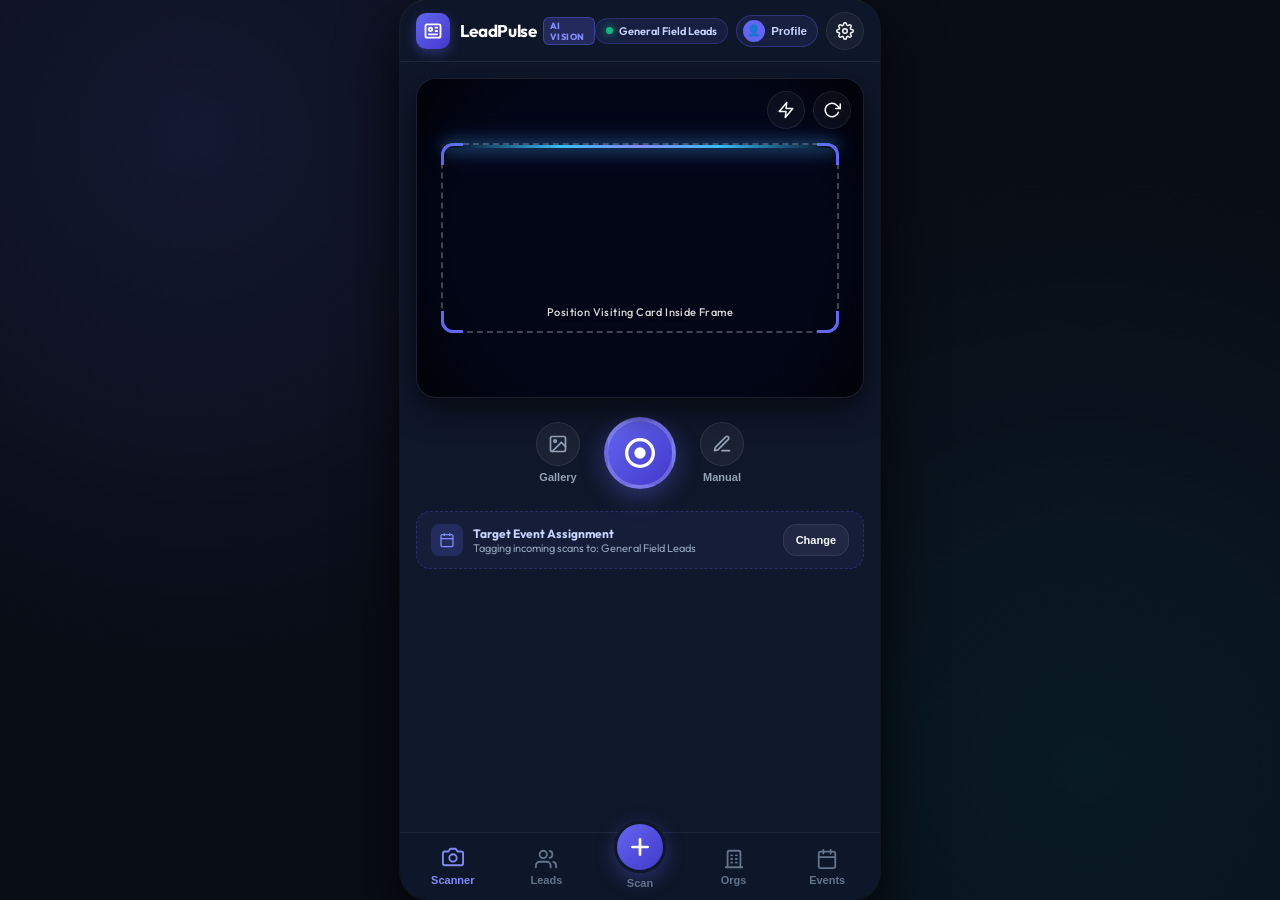
==== commit 50d3eeaa: "feat: Enterprise zero-dummy architecture, sales rep attribution, organization matching, and team syn" ====
--- a/index.html
+++ b/index.html
@@ -3,8 +3,8 @@
 <head>
   <meta charset="UTF-8">
   <meta name="viewport" content="width=device-width, initial-scale=1.0, maximum-scale=1.0, user-scalable=no, viewport-fit=cover">
-  <title>LeadPulse - AI Sales Card Scanner & CRM</title>
-  <meta name="description" content="AI-Powered Visiting Card Scanner and Lead Manager for Field Sales Teams. Instant OCR, LinkedIn & Background Enrichment, Event Tracking, and vCard Export.">
+  <title>LeadPulse - AI Sales Card Scanner & Team CRM</title>
+  <meta name="description" content="AI-Powered Visiting Card Scanner and Lead Manager for Field Sales Teams. Instant OCR, LinkedIn & Background Enrichment, Organization Matching, and Cross-Team Sync.">
   <meta name="theme-color" content="#090d16">
   <meta name="mobile-web-app-capable" content="yes">
   <meta name="apple-mobile-web-app-status-bar-style" content="black-translucent">
@@ -28,18 +28,7 @@
   <!-- Main Mobile App Shell -->
   <div class="app-container" id="appRoot">
 
-    <!-- Android Status Bar Header (Simulated for native phone preview) -->
-    <header class="android-status-bar">
-      <span id="statusBarTime">10:30</span>
-      <div class="status-bar-icons">
-        <svg viewBox="0 0 24 24"><path d="M12 3c-4.97 0-9 4.03-9 9 0 2.12.74 4.07 1.97 5.61L12 22l7.03-4.39C20.26 16.07 21 14.12 21 12c0-4.97-4.03-9-9-9z"/></svg>
-        <svg viewBox="0 0 24 24"><path d="M12 4C7.31 4 3.07 5.9 0 8.98L12 21 24 8.98C20.93 5.9 16.69 4 12 4zm0 3.32c3.56 0 6.8 1.45 9.17 3.8L12 18.82 2.83 11.12C5.2 8.77 8.44 7.32 12 7.32z"/></svg>
-        <svg viewBox="0 0 24 24"><path d="M15.67 4H14V2h-4v2H8.33C7.6 4 7 4.6 7 5.33v15.33C7 21.4 7.6 22 8.33 22h7.33c.74 0 1.34-.6 1.34-1.33V5.33C17 4.6 16.4 4 15.67 4z"/></svg>
-        <span>98%</span>
-      </div>
-    </header>
-
-    <!-- Top App Bar -->
+    <!-- Top App Bar (Clean, uncluttered, professional header) -->
     <header class="app-header">
       <div class="brand-wrapper">
         <div class="app-logo">
@@ -60,12 +49,19 @@
 
       <div class="header-actions">
         <!-- Active Event Pill (Click to switch or manage) -->
-        <div class="active-event-pill" id="btnActiveEventPill" title="Current Active Event for new scans">
+        <div class="active-event-pill" id="btnActiveEventPill" title="Current Target Event for new scans">
           <span class="event-dot"></span>
-          <span class="event-name-text" id="headerActiveEventName">Global Tech Expo</span>
-        </div>
-
-        <button class="icon-btn" id="btnOpenSettings" title="AI Settings & Config" aria-label="Settings">
+          <span class="event-name-text" id="headerActiveEventName">General Field Leads</span>
+        </div>
+
+        <!-- Sales Rep Profile Pill -->
+        <button class="rep-profile-btn" id="btnHeaderSalesRep" title="Sales Representative Profile">
+          <div class="rep-avatar" id="headerRepAvatar">👤</div>
+          <span class="rep-name-short" id="headerRepNameShort">Profile</span>
+        </button>
+
+        <!-- Settings Button -->
+        <button class="icon-btn" id="btnOpenSettings" title="AI Settings & Team Sync" aria-label="Settings">
           <svg width="18" height="18" viewBox="0 0 24 24" fill="none" stroke="currentColor" stroke-width="2" stroke-linecap="round" stroke-linejoin="round">
             <circle cx="12" cy="12" r="3"></circle>
             <path d="M19.4 15a1.65 1.65 0 0 0 .33 1.82l.06.06a2 2 0 0 1 0 2.83 2 2 0 0 1-2.83 0l-.06-.06a1.65 1.65 0 0 0-1.82-.33 1.65 1.65 0 0 0-1 1.51V21a2 2 0 0 1-2 2 2 2 0 0 1-2-2v-.09A1.65 1.65 0 0 0 9 19.4a1.65 1.65 0 0 0-1.82.33l-.06.06a2 2 0 0 1-2.83 0 2 2 0 0 1 0-2.83l.06-.06a1.65 1.65 0 0 0 .33-1.82 1.65 1.65 0 0 0-1.51-1H3a2 2 0 0 1-2-2 2 2 0 0 1 2-2h.09A1.65 1.65 0 0 0 4.6 9a1.65 1.65 0 0 0-.33-1.82l-.06-.06a2 2 0 0 1 0-2.83 2 2 0 0 1 2.83 0l.06.06a1.65 1.65 0 0 0 1.82.33H9a1.65 1.65 0 0 0 1-1.51V3a2 2 0 0 1 2-2 2 2 0 0 1 2 2v.09a1.65 1.65 0 0 0 1 1.51 1.65 1.65 0 0 0 1.82-.33l.06-.06a2 2 0 0 1 2.83 0 2 2 0 0 1 0 2.83l-.06.06a1.65 1.65 0 0 0-.33 1.82V9a1.65 1.65 0 0 0 1.51 1H21a2 2 0 0 1 2 2 2 2 0 0 1-2 2h-.09a1.65 1.65 0 0 0-1.51 1z"></path>
@@ -81,7 +77,7 @@
     <main class="app-main" id="mainContent">
 
       <!-- =================================================================
-           VIEW 1: SCANNER SCREEN (Card Camera, Reticle & AI Vision)
+           VIEW 1: SCANNER SCREEN (Card Camera, Viewfinder & OCR Controls)
            ================================================================= -->
       <section class="view-screen active" id="viewScanner">
 
@@ -109,14 +105,14 @@
               <div class="guide-corner-tr"></div>
               <div class="guide-corner-bl"></div>
               <div class="scan-laser-line" id="scanLaser"></div>
-              <div class="scan-prompt-text">Align Visiting Card Inside Frame</div>
+              <div class="scan-prompt-text">Position Visiting Card Inside Frame</div>
             </div>
           </div>
         </div>
 
         <!-- Scanner Shutter & Gallery Controls -->
         <div class="scanner-controls-grid">
-          <button class="btn-secondary-action" id="btnUploadGallery" title="Upload Card Image">
+          <button class="btn-secondary-action" id="btnUploadGallery" title="Upload Card Image from Gallery">
             <div class="icon-circle">
               <svg width="20" height="20" viewBox="0 0 24 24" fill="none" stroke="currentColor" stroke-width="2" stroke-linecap="round" stroke-linejoin="round">
                 <rect x="3" y="3" width="18" height="18" rx="2" ry="2"></rect>
@@ -129,7 +125,7 @@
           <input type="file" id="fileCardInput" accept="image/*" style="display: none;">
           <input type="file" id="cameraPhotoInput" accept="image/*" capture="environment" style="display: none;">
 
-          <button class="btn-capture" id="btnCapture" title="Capture & AI Scan Card">
+          <button class="btn-capture" id="btnCapture" title="Capture & Scan Card">
             <svg viewBox="0 0 24 24" fill="none" stroke="currentColor" stroke-width="2.5" stroke-linecap="round" stroke-linejoin="round">
               <circle cx="12" cy="12" r="10"></circle>
               <circle cx="12" cy="12" r="3" fill="white"></circle>
@@ -147,131 +143,145 @@
           </button>
         </div>
 
-        <!-- Quick Demo Business Cards Bar (Allows Instant Testing With Realistic High-Res Cards) -->
-        <div class="quick-demo-section">
-          <div class="quick-demo-header">
-            <div class="quick-demo-title">
-              <svg width="15" height="15" viewBox="0 0 24 24" fill="none" stroke="currentColor" stroke-width="2.5">
-                <path d="M13 2L3 14h9l-1 8 10-12h-9l1-8z"/>
-              </svg>
-              Test Cards (Instant 1-Click Scan)
-            </div>
-            <span style="font-size: 11px; color: var(--text-muted);">Try AI Extraction</span>
-          </div>
-          <div class="demo-cards-chips">
-            <button class="demo-chip" data-card="tech">
-              <span>💻</span> VP Engineering (Cloud)
-            </button>
-            <button class="demo-chip" data-card="health">
-              <span>🧬</span> CPO (HealthTech AI)
-            </button>
-            <button class="demo-chip" data-card="iot">
-              <span>🏭</span> COO (Smart IoT)
-            </button>
-            <button class="demo-chip" data-card="consulting">
-              <span>🌐</span> Director APAC (Strategy)
-            </button>
-          </div>
-        </div>
-
-        <!-- Event Auto-Tag Indicator Banner -->
-        <div style="background: rgba(99, 102, 241, 0.08); border: 1px dashed rgba(99, 102, 241, 0.25); border-radius: var(--border-radius-md); padding: 12px 14px; display: flex; align-items: center; justify-content: space-between;">
+        <!-- Active Target Event Tag Banner -->
+        <div class="scanner-event-banner">
           <div style="display: flex; align-items: center; gap: 10px;">
-            <div style="width: 32px; height: 32px; border-radius: 8px; background: rgba(99, 102, 241, 0.2); display: flex; align-items: center; justify-content: center; color: #818cf8;">
+            <div class="scanner-event-icon">
               <svg width="16" height="16" viewBox="0 0 24 24" fill="none" stroke="currentColor" stroke-width="2"><rect x="3" y="4" width="18" height="18" rx="2" ry="2"></rect><line x1="16" y1="2" x2="16" y2="6"></line><line x1="8" y1="2" x2="8" y2="6"></line><line x1="3" y1="10" x2="21" y2="10"></line></svg>
             </div>
             <div>
-              <div style="font-size: 12px; font-weight: 700; color: #c7d2fe;">Active Event Tag</div>
-              <div style="font-size: 11px; color: var(--text-muted);" id="scannerActiveEventLabel">Tagging scans to: Global Tech Expo</div>
-            </div>
-          </div>
-          <button class="btn-secondary" id="btnChangeActiveEvent" style="height: 32px; padding: 0 10px; font-size: 11px;">Change</button>
+              <div style="font-size: 12px; font-weight: 700; color: #c7d2fe;">Target Event Assignment</div>
+              <div style="font-size: 11px; color: var(--text-muted);" id="scannerActiveEventLabel">Tagging incoming scans to: General Field Leads</div>
+            </div>
+          </div>
+          <button class="btn-secondary" id="btnChangeActiveEvent" style="height: 32px; padding: 0 12px; font-size: 11px;">Change</button>
         </div>
 
       </section>
 
       <!-- =================================================================
-           VIEW 2: CONTACTS DIRECTORY (Search, Event Filters, Export)
+           VIEW 2: CONTACTS DIRECTORY (Search, Event & Rep Filters, Export)
            ================================================================= -->
       <section class="view-screen" id="viewContacts">
 
         <!-- Top Statistics Row -->
         <div class="stats-banner-row">
           <div class="stat-card-mini">
-            <div class="stat-val" id="statTotalContacts">0</div>
-            <div class="stat-lbl">Contacts</div>
+            <span class="stat-number" id="statTotalContacts">0</span>
+            <span class="stat-label">Total Leads</span>
           </div>
           <div class="stat-card-mini">
-            <div class="stat-val" id="statActiveEvents" style="color: #06b6d4;">0</div>
-            <div class="stat-lbl">Events</div>
+            <span class="stat-number" id="statTotalOrgs">0</span>
+            <span class="stat-label">Organizations</span>
           </div>
           <div class="stat-card-mini">
-            <div class="stat-val" id="statPendingTasks" style="color: #f59e0b;">0</div>
-            <div class="stat-lbl">Follow-ups</div>
-          </div>
-        </div>
-
-        <!-- Search & Filter Controls -->
-        <div class="search-filter-container">
-          <div class="search-input-box">
-            <svg viewBox="0 0 24 24" fill="none" stroke-width="2" stroke-linecap="round" stroke-linejoin="round">
-              <circle cx="11" cy="11" r="8"></circle>
-              <line x1="21" y1="21" x2="16.65" y2="16.65"></line>
-            </svg>
-            <input type="text" id="inputSearchContacts" placeholder="Search by name, company, title, industry...">
-          </div>
-
-          <!-- Event Filter Horizontal Pills -->
-          <div class="filter-pills-scroll" id="contactsEventFilterPills">
-            <button class="filter-pill active" data-event-id="all">All Events</button>
-          </div>
-        </div>
-
-        <!-- Action Bar: Export & Sorting -->
-        <div style="display: flex; justify-content: space-between; align-items: center; margin-bottom: 12px;">
-          <span style="font-size: 12px; font-weight: 600; color: var(--text-muted);" id="contactsCountLabel">Showing 0 contacts</span>
-          <div style="display: flex; gap: 8px;">
-            <button class="btn-secondary" id="btnExportAllCSV" style="height: 32px; font-size: 11px; padding: 0 10px;">
-              <svg width="13" height="13" viewBox="0 0 24 24" fill="none" stroke="currentColor" stroke-width="2"><path d="M21 15v4a2 2 0 0 1-2 2H5a2 2 0 0 1-2-2v-4"></path><polyline points="7 10 12 15 17 10"></polyline><line x1="12" y1="15" x2="12" y2="3"></line></svg>
-              CSV Export
-            </button>
-          </div>
-        </div>
-
-        <!-- Contact Cards Feed -->
-        <div class="contacts-feed" id="contactsFeed">
-          <!-- Dynamically populated -->
+            <span class="stat-number" id="statPendingTasks">0</span>
+            <span class="stat-label">Action Items</span>
+          </div>
+        </div>
+
+        <!-- Search Bar with multi-attribute matching -->
+        <div class="search-box-wrapper">
+          <svg class="search-icon" width="18" height="18" viewBox="0 0 24 24" fill="none" stroke="currentColor" stroke-width="2" stroke-linecap="round" stroke-linejoin="round">
+            <circle cx="11" cy="11" r="8"></circle>
+            <line x1="21" y1="21" x2="16.65" y2="16.65"></line>
+          </svg>
+          <input type="text" id="inputSearchContacts" class="search-input" placeholder="Search name, company, past employers, role...">
+          <button class="clear-search-btn" id="btnClearSearch" style="display: none;">✕</button>
+        </div>
+
+        <!-- Quick Scope Filters (All Leads vs My Scans vs Hot Leads) -->
+        <div class="scope-filter-chips">
+          <button class="scope-chip active" data-scope="all">All Team Leads</button>
+          <button class="scope-chip" data-scope="my">My Scans</button>
+          <button class="scope-chip" data-scope="hot">🔥 Hot Leads</button>
+          <button class="scope-chip" data-scope="decision">🎯 Decision Makers</button>
+        </div>
+
+        <!-- Event Filter Horizontal Pills -->
+        <div class="event-filter-scroll-wrapper">
+          <div class="filter-pills-track" id="contactsEventFilterPills">
+            <!-- Dynamically populated -->
+          </div>
+        </div>
+
+        <!-- Directory Header & Export Controls -->
+        <div class="section-header-compact">
+          <span class="section-title-sm" id="contactsCountLabel">0 Contacts</span>
+          <button class="btn-action-sm" id="btnExportAllCSV" title="Export to CSV">
+            <svg width="14" height="14" viewBox="0 0 24 24" fill="none" stroke="currentColor" stroke-width="2"><path d="M21 15v4a2 2 0 0 1-2 2H5a2 2 0 0 1-2-2v-4"></path><polyline points="7 10 12 15 17 10"></polyline><line x1="12" y1="15" x2="12" y2="3"></line></svg>
+            Export CSV
+          </button>
+        </div>
+
+        <!-- Contacts Cards List Feed -->
+        <div class="contacts-list" id="contactsFeed">
+          <!-- Dynamically populated or clean empty state -->
         </div>
 
       </section>
 
       <!-- =================================================================
-           VIEW 3: EVENTS SCREEN (Event Profiles, Add Event, Event Contacts)
+           VIEW 3: ORGANIZATIONS & ALUMNI DIRECTORY (Structured Matching)
+           ================================================================= -->
+      <section class="view-screen" id="viewOrganizations">
+        
+        <div class="orgs-header-banner">
+          <div class="orgs-header-title">
+            <div class="orgs-header-icon">🏢</div>
+            <div>
+              <h3>Organization Intelligence</h3>
+              <p>Identify who all have worked at or are associated with specific companies</p>
+            </div>
+          </div>
+        </div>
+
+        <!-- Organization Search Bar -->
+        <div class="search-box-wrapper" style="margin-top: 12px;">
+          <svg class="search-icon" width="18" height="18" viewBox="0 0 24 24" fill="none" stroke="currentColor" stroke-width="2" stroke-linecap="round" stroke-linejoin="round">
+            <circle cx="11" cy="11" r="8"></circle>
+            <line x1="21" y1="21" x2="16.65" y2="16.65"></line>
+          </svg>
+          <input type="text" id="inputSearchOrgs" class="search-input" placeholder="Search organizations, tech giants, alumni firms...">
+          <button class="clear-search-btn" id="btnClearSearchOrgs" style="display: none;">✕</button>
+        </div>
+
+        <div class="section-header-compact">
+          <span class="section-title-sm" id="orgsCountLabel">0 Organizations Identified</span>
+        </div>
+
+        <!-- Organizations Feed List -->
+        <div class="orgs-list" id="orgsFeed">
+          <!-- Dynamically populated with company affiliation cards -->
+        </div>
+
+      </section>
+
+      <!-- =================================================================
+           VIEW 4: EVENTS DIRECTORY (Events & Booth Management)
            ================================================================= -->
       <section class="view-screen" id="viewEvents">
 
-        <div class="event-header-row">
-          <div>
-            <h2 style="font-size: 17px; font-weight: 800; color: #fff;">Event Management</h2>
-            <p style="font-size: 12px; color: var(--text-muted);">Organize sales leads event-wise</p>
-          </div>
-          <button class="btn-primary" id="btnAddNewEvent" style="height: 36px; padding: 0 14px; font-size: 12px; flex: none;">
-            <svg width="15" height="15" viewBox="0 0 24 24" fill="none" stroke="currentColor" stroke-width="2.5"><line x1="12" y1="5" x2="12" y2="19"></line><line x1="5" y1="12" x2="19" y2="12"></line></svg>
+        <!-- Active Target Event Spotlight Card -->
+        <div class="active-target-spotlight-card" id="spotlightActiveEventCard">
+          <div class="spotlight-badge">CURRENT ACTIVE TARGET</div>
+          <h2 id="bannerActiveEventName">General Field Leads</h2>
+          <p id="bannerActiveEventLocation">Field & Client Meetings</p>
+          <div class="spotlight-meta">
+            <span id="bannerActiveEventCount">0 Leads Tagged</span>
+            <span id="bannerActiveEventDate">Today</span>
+          </div>
+        </div>
+
+        <div class="section-header-compact">
+          <span class="section-title-sm">All Target Events</span>
+          <button class="btn-action-sm" id="btnAddNewEvent">
+            <svg width="14" height="14" viewBox="0 0 24 24" fill="none" stroke="currentColor" stroke-width="2.5"><line x1="12" y1="5" x2="12" y2="19"></line><line x1="5" y1="12" x2="19" y2="12"></line></svg>
             New Event
           </button>
         </div>
 
-        <!-- Active Target Banner -->
-        <div style="background: linear-gradient(135deg, rgba(99, 102, 241, 0.2) 0%, rgba(6, 182, 212, 0.15) 100%); border: 1px solid rgba(99, 102, 241, 0.3); border-radius: var(--border-radius-md); padding: 14px; margin-bottom: 16px;">
-          <div style="display: flex; justify-content: space-between; align-items: center; margin-bottom: 6px;">
-            <span style="font-size: 11px; font-weight: 800; text-transform: uppercase; color: #818cf8; letter-spacing: 0.5px;">⭐ CURRENT ACTIVE EVENT</span>
-            <span style="font-size: 11px; color: #10b981; font-weight: 700;">● Active for Scanning</span>
-          </div>
-          <div style="font-size: 16px; font-weight: 700; color: #fff;" id="bannerActiveEventName">Global Tech Expo 2026</div>
-          <div style="font-size: 12px; color: var(--text-muted); margin-top: 2px;" id="bannerActiveEventLocation">Pragati Maidan, New Delhi</div>
-        </div>
-
-        <!-- Events List Container -->
+        <!-- Events List -->
         <div class="events-list" id="eventsList">
           <!-- Dynamically populated -->
         </div>
@@ -279,128 +289,155 @@
       </section>
 
       <!-- =================================================================
-           VIEW 4: ACTION ITEMS & TASKS (Global Follow-Ups Tracker)
+           VIEW 5: TASKS & FOLLOW-UP ITEMS DASHBOARD
            ================================================================= -->
       <section class="view-screen" id="viewTasks">
 
-        <div style="margin-bottom: 14px;">
-          <h2 style="font-size: 17px; font-weight: 800; color: #fff;">Follow-up Action Items</h2>
-          <p style="font-size: 12px; color: var(--text-muted);">Ensure zero lead drop-offs post meetings</p>
-        </div>
-
-        <!-- Task Filter Tabs -->
         <div class="tasks-filter-bar">
-          <button class="task-filter-tab active" data-filter="all">All Items (<span id="taskCountAll">0</span>)</button>
-          <button class="task-filter-tab" data-filter="pending">Pending (<span id="taskCountPending">0</span>)</button>
-          <button class="task-filter-tab" data-filter="completed">Completed (<span id="taskCountCompleted">0</span>)</button>
-        </div>
-
-        <!-- Tasks List Container -->
-        <div class="tasks-list" id="tasksList">
+          <button class="task-filter-pill active" data-task-filter="all">All Action Items</button>
+          <button class="task-filter-pill" data-task-filter="pending">Pending</button>
+          <button class="task-filter-pill" data-task-filter="high">⚡ High Priority</button>
+          <button class="task-filter-pill" data-task-filter="completed">Done</button>
+        </div>
+
+        <div class="section-header-compact">
+          <span class="section-title-sm" id="tasksCountLabel">0 Tasks Pending</span>
+        </div>
+
+        <div class="tasks-list" id="tasksFeed">
           <!-- Dynamically populated -->
         </div>
 
       </section>
 
       <!-- =================================================================
-           VIEW 5: SETTINGS & CRM CONFIG
+           VIEW 6: SETTINGS, SALES REP PROFILE & TEAM CLOUD SYNC
            ================================================================= -->
       <section class="view-screen" id="viewSettings">
 
-        <div style="margin-bottom: 16px;">
-          <h2 style="font-size: 17px; font-weight: 800; color: #fff;">LeadPulse Configuration</h2>
-          <p style="font-size: 12px; color: var(--text-muted);">AI API Keys, Android PWA setup & Data Management</p>
-        </div>
-
-        <!-- Google Gemini Vision API Settings & Model Selection -->
-        <div class="settings-section-card">
-          <div class="settings-section-title">
-            <svg width="18" height="18" viewBox="0 0 24 24" fill="none" stroke="#6366f1" stroke-width="2.5"><polygon points="12 2 15.09 8.26 22 9.27 17 14.14 18.18 21.02 12 17.77 5.82 21.02 7 14.14 2 9.27 8.91 8.26 12 2"></polygon></svg>
-            Google Gemini Vision AI & Model Selection
-          </div>
-
-          <div class="form-group">
-            <label class="form-label" for="settingGeminiApiKey">Gemini API Key</label>
-            <div style="display: flex; gap: 8px;">
-              <input type="password" id="settingGeminiApiKey" class="form-control" placeholder="AIzaSy... (Leave blank for built-in demo mode)">
-              <button class="btn-secondary" id="btnToggleApiKeyVisibility" style="height: 42px; padding: 0 12px; font-size: 11px;">👁️</button>
-            </div>
-            <p style="font-size: 11px; color: var(--text-muted); margin-top: 5px;">
-              💡 <strong>Self-Healing:</strong> Enter your key to run live multimodal card OCR with auto-healing model fallbacks.
+        <div class="settings-container">
+
+          <!-- 1. Sales Representative Profile Card -->
+          <div class="settings-card rep-highlight-card">
+            <div style="display: flex; align-items: center; justify-content: space-between; margin-bottom: 12px;">
+              <div style="display: flex; align-items: center; gap: 12px;">
+                <div class="rep-avatar-lg" id="settingsRepAvatar">👤</div>
+                <div>
+                  <h3 id="settingsRepNameDisplay" style="font-size: 16px; font-weight: 700; color: #fff;">Sales Representative</h3>
+                  <p id="settingsRepMetaDisplay" style="font-size: 12px; color: var(--text-muted);">EMP-ID & Corporate Email</p>
+                </div>
+              </div>
+              <button class="btn-secondary" id="btnEditSalesRepProfile" style="height: 32px; padding: 0 12px; font-size: 11px;">Edit Profile</button>
+            </div>
+            <div class="rep-attribution-info" id="settingsRepAttributionBanner">
+              All visiting cards scanned on this device are automatically attributed to your Employee ID.
+            </div>
+          </div>
+
+          <!-- 2. Cross-Team Synchronization -->
+          <div class="settings-card">
+            <div class="settings-card-title">
+              <svg width="18" height="18" viewBox="0 0 24 24" fill="none" stroke="currentColor" stroke-width="2"><path d="M18 10h-1.26A8 8 0 1 0 9 20h9a5 5 0 0 0 0-10z"></path></svg>
+              Cross-Team Cloud Sync
+            </div>
+            <p style="font-size: 12px; color: var(--text-muted); margin-bottom: 14px;">
+              Collaborate with your sales team. Leads scanned by one salesperson are automatically visible to the rest of the team.
             </p>
-          </div>
-
-          <!-- Dynamic Model Selection Section -->
-          <div class="form-group">
-            <div style="display: flex; justify-content: space-between; align-items: center; margin-bottom: 6px;">
-              <label class="form-label" for="settingGeminiModel" style="margin-bottom: 0;">AI Vision Model</label>
-              <button class="btn-secondary" id="btnFetchModels" style="height: 28px; padding: 0 8px; font-size: 10.5px;">
-                🔄 Refresh Models
+
+            <div class="form-group">
+              <label class="form-label" for="inputTeamWorkspaceCode">Team Workspace Code</label>
+              <input type="text" id="inputTeamWorkspaceCode" class="form-control" placeholder="e.g. ALPHA-SALES-2026" style="text-transform: uppercase;">
+              <span style="font-size: 10px; color: var(--text-subtle);">All team members using this code share the same synchronized leads pool.</span>
+            </div>
+
+            <div style="display: flex; gap: 10px; margin-top: 14px;">
+              <button class="btn-primary" id="btnSyncTeamNow" style="flex: 1;">
+                <svg width="15" height="15" viewBox="0 0 24 24" fill="none" stroke="currentColor" stroke-width="2"><polyline points="23 4 23 10 17 10"></polyline><polyline points="1 20 1 14 7 14"></polyline><path d="M3.51 9a9 9 0 0 1 14.85-3.36L23 10M1 14l4.64 4.36A9 9 0 0 0 20.49 15"></path></svg>
+                Sync With Team Now
               </button>
             </div>
-            <select id="settingGeminiModel" class="form-control">
-              <option value="gemini-1.5-flash">Gemini 1.5 Flash (Recommended - Fast & High Accuracy)</option>
-              <option value="gemini-2.0-flash">Gemini 2.0 Flash (Next-Gen Multimodal - Ultra Fast)</option>
-              <option value="gemini-1.5-pro">Gemini 1.5 Pro (Deep Context Reasoning & Dense Cards)</option>
-              <option value="gemini-2.5-flash">Gemini 2.5 Flash (Latest Release)</option>
-              <option value="gemini-1.5-flash-8b">Gemini 1.5 Flash 8B (High Throughput)</option>
-            </select>
-            <div id="modelStatusNotice" style="font-size: 11px; color: #818cf8; margin-top: 5px;">
-              ⚡ Selected model is active for upcoming business card scans.
-            </div>
-          </div>
-
-          <!-- Customizable Information & Extraction Prompt -->
-          <div class="form-group">
-            <label class="form-label" for="settingCustomPrompt">Custom Sales Intelligence Focus</label>
-            <textarea id="settingCustomPrompt" class="form-control" style="height: 60px;" placeholder="e.g. Also evaluate: Company employee scale, annual cloud budget, decision authority, and buying timeline."></textarea>
-            <p style="font-size: 10.5px; color: var(--text-muted); margin-top: 4px;">
-              Guide Gemini to extract and store specialized intelligence unique to your sales team.
+
+            <div style="margin-top: 14px; padding-top: 14px; border-top: 1px solid var(--border-color); display: flex; gap: 10px;">
+              <button class="btn-secondary" id="btnShareTeamBundle" style="flex: 1; font-size: 11px;">
+                <svg width="14" height="14" viewBox="0 0 24 24" fill="none" stroke="currentColor" stroke-width="2"><path d="M4 12v8a2 2 0 0 0 2 2h12a2 2 0 0 0 2-2v-8"></path><polyline points="16 6 12 2 8 6"></polyline><line x1="12" y1="2" x2="12" y2="15"></line></svg>
+                Export Team Bundle
+              </button>
+              <button class="btn-secondary" id="btnImportTeamBundle" style="flex: 1; font-size: 11px;">
+                <svg width="14" height="14" viewBox="0 0 24 24" fill="none" stroke="currentColor" stroke-width="2"><path d="M21 15v4a2 2 0 0 1-2 2H5a2 2 0 0 1-2-2v-4"></path><polyline points="7 10 12 15 17 10"></polyline><line x1="12" y1="15" x2="12" y2="3"></line></svg>
+                Merge Team Bundle
+              </button>
+              <input type="file" id="fileImportTeamBundle" accept=".json" style="display: none;">
+            </div>
+          </div>
+
+          <!-- 3. Google Gemini AI Model Selection -->
+          <div class="settings-card">
+            <div class="settings-card-title">
+              <svg width="18" height="18" viewBox="0 0 24 24" fill="none" stroke="currentColor" stroke-width="2"><polygon points="12 2 15.09 8.26 22 9.27 17 14.14 18.18 21.02 12 17.77 5.82 21.02 7 14.14 2 9.27 8.91 8.26 12 2"></polygon></svg>
+              Gemini Vision AI Engine
+            </div>
+
+            <div class="form-group">
+              <label class="form-label" for="settingGeminiApiKey">Gemini API Key</label>
+              <input type="password" id="settingGeminiApiKey" class="form-control" placeholder="AIzaSy...">
+              <span style="font-size: 10px; color: var(--text-subtle);">Used directly from your phone to Google Gemini Vision. Never stored on external servers.</span>
+            </div>
+
+            <div class="form-group">
+              <div style="display: flex; align-items: center; justify-content: space-between; margin-bottom: 6px;">
+                <label class="form-label" for="settingModelSelect" style="margin-bottom: 0;">Vision Model</label>
+                <button class="btn-text-sm" id="btnRefreshModels">↻ Detect Models</button>
+              </div>
+              <select id="settingModelSelect" class="form-control">
+                <option value="gemini-2.0-flash">gemini-2.0-flash (Recommended - High Speed & Precision)</option>
+                <option value="gemini-1.5-flash">gemini-1.5-flash (Standard)</option>
+                <option value="gemini-1.5-flash-latest">gemini-1.5-flash-latest</option>
+                <option value="gemini-1.5-pro">gemini-1.5-pro (Deep Reasoning)</option>
+              </select>
+            </div>
+
+            <div style="display: flex; gap: 10px; margin-top: 10px;">
+              <button class="btn-secondary" id="btnTestModel" style="flex: 1;">
+                <svg width="14" height="14" viewBox="0 0 24 24" fill="none" stroke="currentColor" stroke-width="2"><path d="M22 11.08V12a10 10 0 1 1-5.93-9.14"></path><polyline points="22 4 12 14.01 9 11.01"></polyline></svg>
+                Verify API Key & Model
+              </button>
+            </div>
+          </div>
+
+          <!-- 4. Data Retention, Backup & Restore -->
+          <div class="settings-card">
+            <div class="settings-card-title">
+              <svg width="18" height="18" viewBox="0 0 24 24" fill="none" stroke="currentColor" stroke-width="2"><path d="M19 21H5a2 2 0 0 1-2-2V5a2 2 0 0 1 2-2h11l5 5v11a2 2 0 0 1-2 2z"></path><polyline points="17 21 17 13 7 13 7 21"></polyline><polyline points="7 3 7 8 15 8"></polyline></svg>
+              Database Retention & Backup
+            </div>
+            <p style="font-size: 12px; color: var(--text-muted); margin-bottom: 12px;">
+              Your data is stored locally in secure phone storage and persists across application updates. You can also export offline JSON backups anytime.
             </p>
-          </div>
-
-          <div style="display: flex; gap: 8px;">
-            <button class="btn-primary" id="btnSaveSettings" style="height: 38px; font-size: 12px;">Save AI Settings</button>
-            <button class="btn-secondary" id="btnTestGemini" style="height: 38px; font-size: 12px;">Test Selected Model</button>
-          </div>
-        </div>
-
-        <!-- Android PWA Installation Guide -->
-        <div class="settings-section-card">
-          <div class="settings-section-title">
-            <svg width="18" height="18" viewBox="0 0 24 24" fill="none" stroke="#10b981" stroke-width="2.5"><rect x="5" y="2" width="14" height="20" rx="2" ry="2"></rect><line x1="12" y1="18" x2="12.01" y2="18"></line></svg>
-            Android Mobile PWA Installation
-          </div>
-          <p style="font-size: 12px; color: #cbd5e1; line-height: 1.5; margin-bottom: 12px;">
-            Sales executives can install this app directly onto Android home screens without Google Play Store:
-          </p>
-          <ol style="padding-left: 20px; font-size: 12px; color: var(--text-muted); line-height: 1.6;">
-            <li>Open this URL in <strong>Google Chrome</strong> on any Android device.</li>
-            <li>Tap the three dots (<strong>⋮</strong>) menu in the top right corner.</li>
-            <li>Tap <strong>"Install app"</strong> or <strong>"Add to Home screen"</strong>.</li>
-            <li>LeadPulse launches in standalone full-screen mode with native camera access!</li>
-          </ol>
-        </div>
-
-        <!-- Database & Backup Management -->
-        <div class="settings-section-card">
-          <div class="settings-section-title">
-            <svg width="18" height="18" viewBox="0 0 24 24" fill="none" stroke="#f59e0b" stroke-width="2.5"><ellipse cx="12" cy="5" rx="9" ry="3"></ellipse><path d="M21 12c0 1.66-4 3-9 3s-9-1.34-9-3"></path><path d="M3 5v14c0 1.66 4 3 9 3s9-1.34 9-3V5"></path></svg>
-            Data Backup & Maintenance
-          </div>
-          <p style="font-size: 12px; color: var(--text-muted); margin-bottom: 12px;">
-            All data is saved locally on the Android device via HTML5 Storage.
-          </p>
-          <div style="display: flex; flex-direction: column; gap: 8px;">
-            <button class="btn-secondary" id="btnExportAllJSON">
-              <svg width="15" height="15" viewBox="0 0 24 24" fill="none" stroke="currentColor" stroke-width="2"><path d="M21 15v4a2 2 0 0 1-2 2H5a2 2 0 0 1-2-2v-4"></path><polyline points="7 10 12 15 17 10"></polyline><line x1="12" y1="15" x2="12" y2="3"></line></svg>
-              Backup All Leads & Events (JSON)
-            </button>
-            <button class="btn-secondary btn-danger" id="btnResetDefaultData">
-              <svg width="15" height="15" viewBox="0 0 24 24" fill="none" stroke="currentColor" stroke-width="2"><polyline points="1 4 1 10 7 10"></polyline><path d="M3.51 15a9 9 0 1 0 2.13-9.36L1 10"></path></svg>
-              Reset to Demo Sample Data
-            </button>
-          </div>
+
+            <div style="display: flex; gap: 10px; margin-bottom: 12px;">
+              <button class="btn-secondary" id="btnExportFullBackup" style="flex: 1;">
+                <svg width="14" height="14" viewBox="0 0 24 24" fill="none" stroke="currentColor" stroke-width="2"><path d="M21 15v4a2 2 0 0 1-2 2H5a2 2 0 0 1-2-2v-4"></path><polyline points="7 10 12 15 17 10"></polyline><line x1="12" y1="15" x2="12" y2="3"></line></svg>
+                Export CRM Backup (.json)
+              </button>
+              <button class="btn-secondary" id="btnRestoreBackup" style="flex: 1;">
+                <svg width="14" height="14" viewBox="0 0 24 24" fill="none" stroke="currentColor" stroke-width="2"><path d="M4 12v8a2 2 0 0 0 2 2h12a2 2 0 0 0 2-2v-8"></path><polyline points="16 6 12 2 8 6"></polyline><line x1="12" y1="2" x2="12" y2="15"></line></svg>
+                Restore Backup
+              </button>
+              <input type="file" id="fileRestoreBackup" accept=".json" style="display: none;">
+            </div>
+
+            <div style="border-top: 1px solid rgba(239, 68, 68, 0.2); padding-top: 12px; margin-top: 12px;">
+              <button class="btn-secondary btn-danger" id="btnClearAllData" style="width: 100%;">
+                <svg width="14" height="14" viewBox="0 0 24 24" fill="none" stroke="currentColor" stroke-width="2"><polyline points="3 6 5 6 21 6"></polyline><path d="M19 6v14a2 2 0 0 1-2 2H7a2 2 0 0 1-2-2V6m3 0V4a2 2 0 0 1 2-2h4a2 2 0 0 1 2 2v2"></path></svg>
+                Clear All Contacts (Clean Slate)
+              </button>
+            </div>
+          </div>
+
+          <div style="text-align: center; font-size: 11px; color: var(--text-subtle); padding: 12px 0 24px;">
+            LeadPulse Enterprise v2.0 • Standalone Android Architecture
+          </div>
+
         </div>
 
       </section>
@@ -414,12 +451,12 @@
           <polygon points="12 2 15.09 8.26 22 9.27 17 14.14 18.18 21.02 12 17.77 5.82 21.02 7 14.14 2 9.27 8.91 8.26 12 2"></polygon>
         </svg>
       </div>
-      <div class="processing-step-title" id="aiProcessingTitle">Analyzing Visiting Card...</div>
-      <div class="processing-step-desc" id="aiProcessingDesc">Gemini Multimodal AI is extracting contact details and researching LinkedIn & career background.</div>
+      <div class="processing-step-title" id="aiProcessingTitle">Scanning Visiting Card...</div>
+      <div class="processing-step-desc" id="aiProcessingDesc">Gemini Vision AI is extracting identity details and researching past organizations & career background.</div>
     </div>
 
     <!-- =================================================================
-         BOTTOM NAVIGATION BAR (Android 5-Tab Material Bar)
+         BOTTOM NAVIGATION BAR (5 Clean Tabs)
          ================================================================= -->
     <nav class="bottom-nav-bar" id="bottomNavBar">
       <button class="nav-item-btn active" data-target="viewScanner" id="navBtnScanner">
@@ -437,7 +474,7 @@
           <path d="M23 21v-2a4 4 0 0 0-3-3.87"></path>
           <path d="M16 3.13a4 4 0 0 1 0 7.75"></path>
         </svg>
-        <span>Contacts</span>
+        <span>Leads</span>
       </button>
 
       <button class="nav-item-btn nav-center-scan" id="navBtnCenterScan" title="Scan Visiting Card">
@@ -448,6 +485,20 @@
           </svg>
         </div>
         <span>Scan</span>
+      </button>
+
+      <button class="nav-item-btn" data-target="viewOrganizations" id="navBtnOrgs">
+        <svg viewBox="0 0 24 24" fill="none" stroke-width="2" stroke-linecap="round" stroke-linejoin="round">
+          <path d="M3 21h18"></path>
+          <path d="M9 8h1"></path>
+          <path d="M9 12h1"></path>
+          <path d="M9 16h1"></path>
+          <path d="M14 8h1"></path>
+          <path d="M14 12h1"></path>
+          <path d="M14 16h1"></path>
+          <path d="M5 21V5a2 2 0 0 1 2-2h10a2 2 0 0 1 2 2v16"></path>
+        </svg>
+        <span>Orgs</span>
       </button>
 
       <button class="nav-item-btn" data-target="viewEvents" id="navBtnEvents">
@@ -459,14 +510,6 @@
         </svg>
         <span>Events</span>
       </button>
-
-      <button class="nav-item-btn" data-target="viewTasks" id="navBtnTasks">
-        <svg viewBox="0 0 24 24" fill="none" stroke-width="2" stroke-linecap="round" stroke-linejoin="round">
-          <polyline points="9 11 12 14 22 4"></polyline>
-          <path d="M21 12v7a2 2 0 0 1-2 2H5a2 2 0 0 1-2-2V5a2 2 0 0 1 2-2h11"></path>
-        </svg>
-        <span>Tasks</span>
-      </button>
     </nav>
 
     <!-- =================================================================
@@ -488,7 +531,7 @@
             <img id="reviewCardImagePreview" src="" alt="Scanned Card" style="max-width: 100%; max-height: 150px; object-fit: contain;">
           </div>
 
-          <!-- Basic Contact Form Fields -->
+          <!-- Basic Contact Identity -->
           <div class="detail-section-block">
             <h3>Contact Identity</h3>
             <div style="display: grid; grid-template-columns: 1fr 2fr; gap: 10px; margin-bottom: 10px;">
@@ -556,38 +599,35 @@
 
             <div class="form-group">
               <label class="form-label">Past Work & Professional Summary</label>
-              <textarea id="reviewPastWork" class="form-control" placeholder="Previous roles, company scale, background..."></textarea>
-            </div>
-
-            <div class="form-group">
-              <label class="form-label">Company Overview</label>
-              <textarea id="reviewCompanyOverview" class="form-control" placeholder="What the company does, business model..."></textarea>
-            </div>
-          </div>
-
-          <!-- Executive Sales Qualification Block -->
-          <div class="detail-section-block" style="border-left: 3px solid #10b981;">
-            <h3>
-              <svg width="15" height="15" viewBox="0 0 24 24" fill="none" stroke="currentColor" stroke-width="2.5"><polyline points="22 12 18 12 15 21 9 3 6 12 2 12"></polyline></svg>
-              Sales Qualification & Deal Intelligence
-            </h3>
-
+              <textarea id="reviewPastWork" class="form-control" placeholder="Executive career path, achievements..."></textarea>
+            </div>
+
+            <!-- Structured Past Organizations for Matching -->
+            <div class="form-group">
+              <label class="form-label">Past Organizations / Employers (Comma Separated)</label>
+              <input type="text" id="reviewPastOrgsList" class="form-control" placeholder="e.g. Google, Oracle, Infosys, Cisco">
+              <span style="font-size: 10px; color: var(--text-subtle);">Used for cross-lead organization matching and alumni discovery.</span>
+            </div>
+          </div>
+
+          <!-- Sales Qualification Metrics -->
+          <div class="detail-section-block">
+            <h3>Sales Qualification Intelligence</h3>
             <div style="display: grid; grid-template-columns: 1fr 1fr; gap: 10px; margin-bottom: 10px;">
               <div>
-                <label class="form-label">Authority / Role</label>
+                <label class="form-label">Decision Role</label>
                 <select id="reviewDecisionStatus" class="form-control">
-                  <option value="Decision Maker">Decision Maker (C-Level / VP)</option>
-                  <option value="Influencer">Key Influencer / Director</option>
-                  <option value="Technical Evaluator">Technical Evaluator / Lead</option>
-                  <option value="Budget Approver">Budget Approver</option>
-                  <option value="Procurement">Procurement</option>
+                  <option value="Decision Maker">Decision Maker (C-Level/VP)</option>
+                  <option value="Influencer">Influencer / Director</option>
+                  <option value="Evaluator">Technical Evaluator</option>
+                  <option value="Procurement">Procurement / Legal</option>
                 </select>
               </div>
               <div>
-                <label class="form-label">Lead Priority</label>
+                <label class="form-label">Lead Score</label>
                 <select id="reviewLeadScore" class="form-control">
-                  <option value="Hot">🔥 Hot (High Urgency)</option>
-                  <option value="Warm">⚡ Warm (This Quarter)</option>
+                  <option value="Hot">🔥 Hot (Immediate Demo)</option>
+                  <option value="Warm">⚡ Warm (Good Fit)</option>
                   <option value="Nurture">🌱 Nurture (Long Term)</option>
                 </select>
               </div>
@@ -595,8 +635,13 @@
 
             <div style="display: grid; grid-template-columns: 1fr 1fr; gap: 10px;">
               <div>
-                <label class="form-label">Est. Deal Budget</label>
-                <input type="text" id="reviewBudget" class="form-control" placeholder="e.g. $50K+ or ₹25 Lakh">
+                <label class="form-label">Estimated Deal Budget</label>
+                <select id="reviewBudget" class="form-control">
+                  <option value="$50k - $200k+">$50,000 - $200,000+</option>
+                  <option value="$20k - $50k">$20,000 - $50,000</option>
+                  <option value="$5k - $20k">$5,000 - $20,000</option>
+                  <option value="Undisclosed">Undisclosed / TBD</option>
+                </select>
               </div>
               <div>
                 <label class="form-label">Buying Timeline</label>
@@ -615,13 +660,13 @@
             <h3>Meeting Notes & Immediate Actions</h3>
             <div class="form-group">
               <label class="form-label">Meeting Notes</label>
-              <textarea id="reviewNotes" class="form-control" placeholder="Discussion points from the booth..."></textarea>
+              <textarea id="reviewNotes" class="form-control" placeholder="Discussion points from the meeting..."></textarea>
             </div>
 
             <div>
-              <label class="form-label">Suggested Follow-Up Action Items</label>
+              <label class="form-label">Follow-Up Action Items</label>
               <div id="reviewSuggestedActionItems" style="display: flex; flex-direction: column; gap: 6px;">
-                <!-- Populated with checkboxes -->
+                <!-- Populated dynamically -->
               </div>
             </div>
           </div>
@@ -652,7 +697,7 @@
         </div>
         <div class="sheet-footer">
           <button class="btn-secondary btn-danger" id="btnDeleteContact">Delete</button>
-          <button class="btn-secondary" id="btnDownloadVCardSingle">
+          <button class="btn-primary" id="btnDownloadVCardSingle">
             <svg width="15" height="15" viewBox="0 0 24 24" fill="none" stroke="currentColor" stroke-width="2"><path d="M21 15v4a2 2 0 0 1-2 2H5a2 2 0 0 1-2-2v-4"></path><polyline points="7 10 12 15 17 10"></polyline><line x1="12" y1="15" x2="12" y2="3"></line></svg>
             Save to Contacts (.vcf)
           </button>
@@ -661,7 +706,84 @@
     </div>
 
     <!-- =================================================================
-         MODAL 3: CREATE NEW EVENT MODAL
+         MODAL 3: ORGANIZATION MATCHING & AFFILIATIONS INSPECTOR
+         ================================================================= -->
+    <div class="modal-overlay" id="modalOrgMatching">
+      <div class="bottom-sheet-content">
+        <div class="sheet-handle-bar"></div>
+        <div class="sheet-header">
+          <div class="sheet-title" id="orgMatchingModalTitle">Organization Matches</div>
+          <button class="icon-btn" id="btnCloseOrgMatching" style="width: 32px; height: 32px;">✕</button>
+        </div>
+        <div class="sheet-body" id="orgMatchingModalBody">
+          <!-- Dynamically populated with current & alumni contacts -->
+        </div>
+      </div>
+    </div>
+
+    <!-- =================================================================
+         MODAL 4: SALES REPRESENTATIVE PROFILE
+         ================================================================= -->
+    <div class="modal-overlay" id="modalSalesRep">
+      <div class="bottom-sheet-content">
+        <div class="sheet-handle-bar"></div>
+        <div class="sheet-header">
+          <div class="sheet-title">Sales Representative Profile</div>
+          <button class="icon-btn" id="btnCloseSalesRepModal" style="width: 32px; height: 32px;">✕</button>
+        </div>
+        <div class="sheet-body">
+          <p style="font-size: 12px; color: var(--text-muted); margin-bottom: 14px;">
+            Set your corporate sales identity. Every business card you scan is stamped with your Employee ID and synced with your team.
+          </p>
+
+          <div class="form-group">
+            <label class="form-label" for="repFormName">Employee Full Name *</label>
+            <input type="text" id="repFormName" class="form-control" placeholder="e.g. Rahul Sharma" required>
+          </div>
+
+          <div style="display: grid; grid-template-columns: 1fr 1fr; gap: 10px; margin-bottom: 10px;">
+            <div>
+              <label class="form-label" for="repFormEmpId">Employee ID *</label>
+              <input type="text" id="repFormEmpId" class="form-control" placeholder="e.g. EMP-1042" style="text-transform: uppercase;" required>
+            </div>
+            <div>
+              <label class="form-label" for="repFormPhone">Phone Number</label>
+              <input type="tel" id="repFormPhone" class="form-control" placeholder="+91 ...">
+            </div>
+          </div>
+
+          <div class="form-group">
+            <label class="form-label" for="repFormEmail">Corporate Email *</label>
+            <input type="email" id="repFormEmail" class="form-control" placeholder="name@company.com" required>
+          </div>
+
+          <div style="display: grid; grid-template-columns: 1fr 1fr; gap: 10px; margin-bottom: 10px;">
+            <div>
+              <label class="form-label" for="repFormRegion">Sales Territory / Region</label>
+              <input type="text" id="repFormRegion" class="form-control" placeholder="e.g. North India / Enterprise">
+            </div>
+            <div>
+              <label class="form-label" for="repFormDesignation">Designation</label>
+              <input type="text" id="repFormDesignation" class="form-control" placeholder="e.g. Senior Account Exec">
+            </div>
+          </div>
+
+          <div class="form-group">
+            <label class="form-label" for="repFormTeamCode">Team Workspace Code *</label>
+            <input type="text" id="repFormTeamCode" class="form-control" placeholder="e.g. ALPHA-SALES-2026" style="text-transform: uppercase;" required>
+            <span style="font-size: 10px; color: var(--text-subtle);">Connects your device to your team's shared lead database.</span>
+          </div>
+
+        </div>
+        <div class="sheet-footer">
+          <button class="btn-secondary" id="btnCancelSalesRep">Cancel</button>
+          <button class="btn-primary" id="btnSaveSalesRep">Save Profile</button>
+        </div>
+      </div>
+    </div>
+
+    <!-- =================================================================
+         MODAL 5: CREATE NEW EVENT MODAL
          ================================================================= -->
     <div class="modal-overlay" id="modalAddEvent">
       <div class="bottom-sheet-content">
@@ -707,7 +829,7 @@
 
   </div>
 
-  <!-- Application Logic Scripts (Loaded in proper dependency order) -->
+  <!-- Application Logic Scripts -->
   <script src="./js/storage.js"></script>
   <script src="./js/gemini.js"></script>
   <script src="./js/camera.js"></script>
--- a/css/app.css
+++ b/css/app.css
@@ -103,32 +103,44 @@
   }
 }
 
-/* Android Status Bar Header */
-.android-status-bar {
-  height: 28px;
-  background: rgba(15, 23, 42, 0.95);
-  display: flex;
-  justify-content: space-between;
-  align-items: center;
-  padding: 0 16px;
+/* Sales Representative Header Profile Button */
+.rep-profile-btn {
+  display: flex;
+  align-items: center;
+  gap: 6px;
+  background: rgba(99, 102, 241, 0.12);
+  border: 1px solid rgba(99, 102, 241, 0.3);
+  border-radius: 20px;
+  padding: 4px 10px 4px 6px;
+  color: #c7d2fe;
+  font-size: 11.5px;
+  font-weight: 600;
+  cursor: pointer;
+  transition: var(--transition);
+}
+
+.rep-profile-btn:hover {
+  background: rgba(99, 102, 241, 0.22);
+  border-color: #6366f1;
+}
+
+.rep-avatar {
+  width: 22px;
+  height: 22px;
+  border-radius: 50%;
+  background: #6366f1;
+  color: #fff;
+  display: flex;
+  align-items: center;
+  justify-content: center;
   font-size: 11px;
-  font-weight: 600;
-  color: var(--text-muted);
-  letter-spacing: 0.3px;
-  border-bottom: 1px solid rgba(255, 255, 255, 0.03);
-  z-index: 50;
-}
-
-.status-bar-icons {
-  display: flex;
-  align-items: center;
-  gap: 8px;
-}
-
-.status-bar-icons svg {
-  width: 13px;
-  height: 13px;
-  fill: currentColor;
+}
+
+.rep-name-short {
+  max-width: 75px;
+  white-space: nowrap;
+  overflow: hidden;
+  text-overflow: ellipsis;
 }
 
 /* App Header */
@@ -1480,3 +1492,361 @@
   from { opacity: 0; transform: translateY(-10px); }
   to { opacity: 1; transform: translateY(0); }
 }
+
+/* ==========================================================================
+   ENTERPRISE ORGANIZATIONS DIRECTORY & ALUMNI MATCHING STYLES
+   ========================================================================== */
+
+.orgs-header-banner {
+  background: linear-gradient(135deg, rgba(30, 41, 59, 0.7) 0%, rgba(15, 23, 42, 0.9) 100%);
+  border: 1px solid var(--border-color);
+  border-radius: var(--border-radius-md);
+  padding: 16px;
+  margin-top: 10px;
+}
+
+.orgs-header-title {
+  display: flex;
+  align-items: center;
+  gap: 12px;
+}
+
+.orgs-header-icon {
+  font-size: 26px;
+  width: 44px;
+  height: 44px;
+  border-radius: 12px;
+  background: rgba(99, 102, 241, 0.15);
+  display: flex;
+  align-items: center;
+  justify-content: center;
+  border: 1px solid rgba(99, 102, 241, 0.3);
+}
+
+.orgs-header-title h3 {
+  font-size: 15px;
+  font-weight: 700;
+  color: #fff;
+  margin-bottom: 2px;
+}
+
+.orgs-header-title p {
+  font-size: 11.5px;
+  color: var(--text-muted);
+  line-height: 1.4;
+}
+
+.orgs-list {
+  display: flex;
+  flex-direction: column;
+  gap: 12px;
+  padding-bottom: 20px;
+}
+
+.org-card {
+  background: var(--bg-card);
+  border: 1px solid var(--border-color);
+  border-radius: var(--border-radius-md);
+  padding: 14px 16px;
+  transition: var(--transition);
+  cursor: pointer;
+  display: flex;
+  flex-direction: column;
+  gap: 10px;
+}
+
+.org-card:hover {
+  background: var(--bg-card-hover);
+  border-color: rgba(99, 102, 241, 0.4);
+  transform: translateY(-2px);
+  box-shadow: var(--shadow-md);
+}
+
+.org-card-top {
+  display: flex;
+  align-items: center;
+  justify-content: space-between;
+}
+
+.org-card-identity {
+  display: flex;
+  align-items: center;
+  gap: 12px;
+}
+
+.org-avatar-badge {
+  width: 40px;
+  height: 40px;
+  border-radius: 10px;
+  background: linear-gradient(135deg, #4f46e5 0%, #06b6d4 100%);
+  color: #fff;
+  font-size: 16px;
+  font-weight: 800;
+  display: flex;
+  align-items: center;
+  justify-content: center;
+  text-transform: uppercase;
+  box-shadow: 0 4px 12px rgba(79, 70, 229, 0.3);
+}
+
+.org-card-name {
+  font-size: 15px;
+  font-weight: 700;
+  color: #fff;
+}
+
+.org-card-industry {
+  font-size: 11px;
+  color: var(--text-muted);
+}
+
+.org-meta-pills {
+  display: flex;
+  align-items: center;
+  gap: 8px;
+  flex-wrap: wrap;
+}
+
+.org-badge-pill {
+  font-size: 11px;
+  font-weight: 600;
+  padding: 4px 10px;
+  border-radius: 12px;
+  display: flex;
+  align-items: center;
+  gap: 5px;
+}
+
+.org-badge-pill.current {
+  background: rgba(16, 185, 129, 0.12);
+  color: #34d399;
+  border: 1px solid rgba(16, 185, 129, 0.3);
+}
+
+.org-badge-pill.alumni {
+  background: rgba(99, 102, 241, 0.12);
+  color: #a5b4fc;
+  border: 1px solid rgba(99, 102, 241, 0.3);
+}
+
+.org-card-action {
+  font-size: 11.5px;
+  font-weight: 600;
+  color: #818cf8;
+  display: flex;
+  align-items: center;
+  gap: 4px;
+  align-self: flex-end;
+}
+
+/* Scope Filter Chips (All vs My Leads vs Hot) */
+.scope-filter-chips {
+  display: flex;
+  gap: 8px;
+  margin-bottom: 12px;
+  overflow-x: auto;
+  scrollbar-width: none;
+}
+
+.scope-filter-chips::-webkit-scrollbar { display: none; }
+
+.scope-chip {
+  padding: 6px 12px;
+  background: rgba(15, 23, 42, 0.6);
+  border: 1px solid var(--border-color);
+  border-radius: 20px;
+  color: var(--text-muted);
+  font-size: 11.5px;
+  font-weight: 600;
+  cursor: pointer;
+  white-space: nowrap;
+  transition: var(--transition);
+}
+
+.scope-chip.active {
+  background: rgba(99, 102, 241, 0.2);
+  border-color: #6366f1;
+  color: #fff;
+  box-shadow: 0 0 12px rgba(99, 102, 241, 0.3);
+}
+
+/* Sales Rep Profile Settings & Highlights */
+.rep-highlight-card {
+  background: linear-gradient(135deg, rgba(30, 41, 59, 0.9) 0%, rgba(15, 23, 42, 0.95) 100%);
+  border: 1px solid rgba(99, 102, 241, 0.3);
+}
+
+.rep-avatar-lg {
+  width: 44px;
+  height: 44px;
+  border-radius: 50%;
+  background: linear-gradient(135deg, #6366f1 0%, #8b5cf6 100%);
+  color: #fff;
+  font-size: 20px;
+  display: flex;
+  align-items: center;
+  justify-content: center;
+  box-shadow: 0 4px 15px rgba(99, 102, 241, 0.4);
+}
+
+.rep-attribution-info {
+  font-size: 11px;
+  color: #94a3b8;
+  background: rgba(15, 23, 42, 0.5);
+  padding: 8px 12px;
+  border-radius: 8px;
+  border-left: 3px solid #6366f1;
+}
+
+.rep-stamp-tag {
+  font-size: 10px;
+  font-weight: 600;
+  color: #94a3b8;
+  background: rgba(255, 255, 255, 0.04);
+  padding: 2px 7px;
+  border-radius: 6px;
+  display: inline-flex;
+  align-items: center;
+  gap: 4px;
+  border: 1px solid rgba(255, 255, 255, 0.06);
+}
+
+/* Clickable Organization Chips on Cards & Details */
+.org-tag-chip {
+  display: inline-flex;
+  align-items: center;
+  gap: 4px;
+  font-size: 11px;
+  font-weight: 600;
+  padding: 3px 8px;
+  border-radius: 6px;
+  background: rgba(99, 102, 241, 0.1);
+  color: #c7d2fe;
+  border: 1px solid rgba(99, 102, 241, 0.25);
+  cursor: pointer;
+  transition: var(--transition);
+}
+
+.org-tag-chip:hover {
+  background: rgba(99, 102, 241, 0.25);
+  border-color: #6366f1;
+  color: #fff;
+}
+
+/* Scanner Active Event Banner */
+.scanner-event-banner {
+  background: rgba(99, 102, 241, 0.08);
+  border: 1px dashed rgba(99, 102, 241, 0.25);
+  border-radius: var(--border-radius-md);
+  padding: 12px 14px;
+  display: flex;
+  align-items: center;
+  justify-content: space-between;
+  margin-top: 10px;
+}
+
+.scanner-event-icon {
+  width: 32px;
+  height: 32px;
+  border-radius: 8px;
+  background: rgba(99, 102, 241, 0.2);
+  display: flex;
+  align-items: center;
+  justify-content: center;
+  color: #818cf8;
+}
+
+/* Organization Matching Modal */
+.org-match-group {
+  margin-bottom: 18px;
+}
+
+.org-match-group h4 {
+  font-size: 12px;
+  font-weight: 700;
+  color: #818cf8;
+  text-transform: uppercase;
+  letter-spacing: 0.5px;
+  margin-bottom: 10px;
+  display: flex;
+  align-items: center;
+  gap: 6px;
+}
+
+.org-match-item {
+  background: var(--bg-card);
+  border: 1px solid var(--border-color);
+  border-radius: var(--border-radius-md);
+  padding: 12px;
+  margin-bottom: 8px;
+  display: flex;
+  align-items: center;
+  justify-content: space-between;
+  transition: var(--transition);
+}
+
+.org-match-item:hover {
+  border-color: rgba(99, 102, 241, 0.4);
+}
+
+.org-match-item-left {
+  display: flex;
+  align-items: center;
+  gap: 10px;
+}
+
+.org-match-avatar {
+  width: 34px;
+  height: 34px;
+  border-radius: 8px;
+  background: rgba(99, 102, 241, 0.2);
+  color: #c7d2fe;
+  font-weight: 700;
+  display: flex;
+  align-items: center;
+  justify-content: center;
+  font-size: 13px;
+}
+
+.org-match-name {
+  font-size: 13.5px;
+  font-weight: 700;
+  color: #fff;
+}
+
+.org-match-role {
+  font-size: 11px;
+  color: var(--text-muted);
+}
+
+/* Clean Empty State */
+.empty-state-card {
+  text-align: center;
+  padding: 36px 20px;
+  background: var(--bg-card);
+  border: 1px solid var(--border-color);
+  border-radius: var(--border-radius-lg);
+  margin-top: 10px;
+}
+
+.empty-state-icon {
+  font-size: 38px;
+  margin-bottom: 12px;
+  opacity: 0.8;
+}
+
+.empty-state-title {
+  font-size: 16px;
+  font-weight: 700;
+  color: #fff;
+  margin-bottom: 6px;
+}
+
+.empty-state-desc {
+  font-size: 12.5px;
+  color: var(--text-muted);
+  line-height: 1.5;
+  max-width: 320px;
+  margin: 0 auto 16px;
+}
+
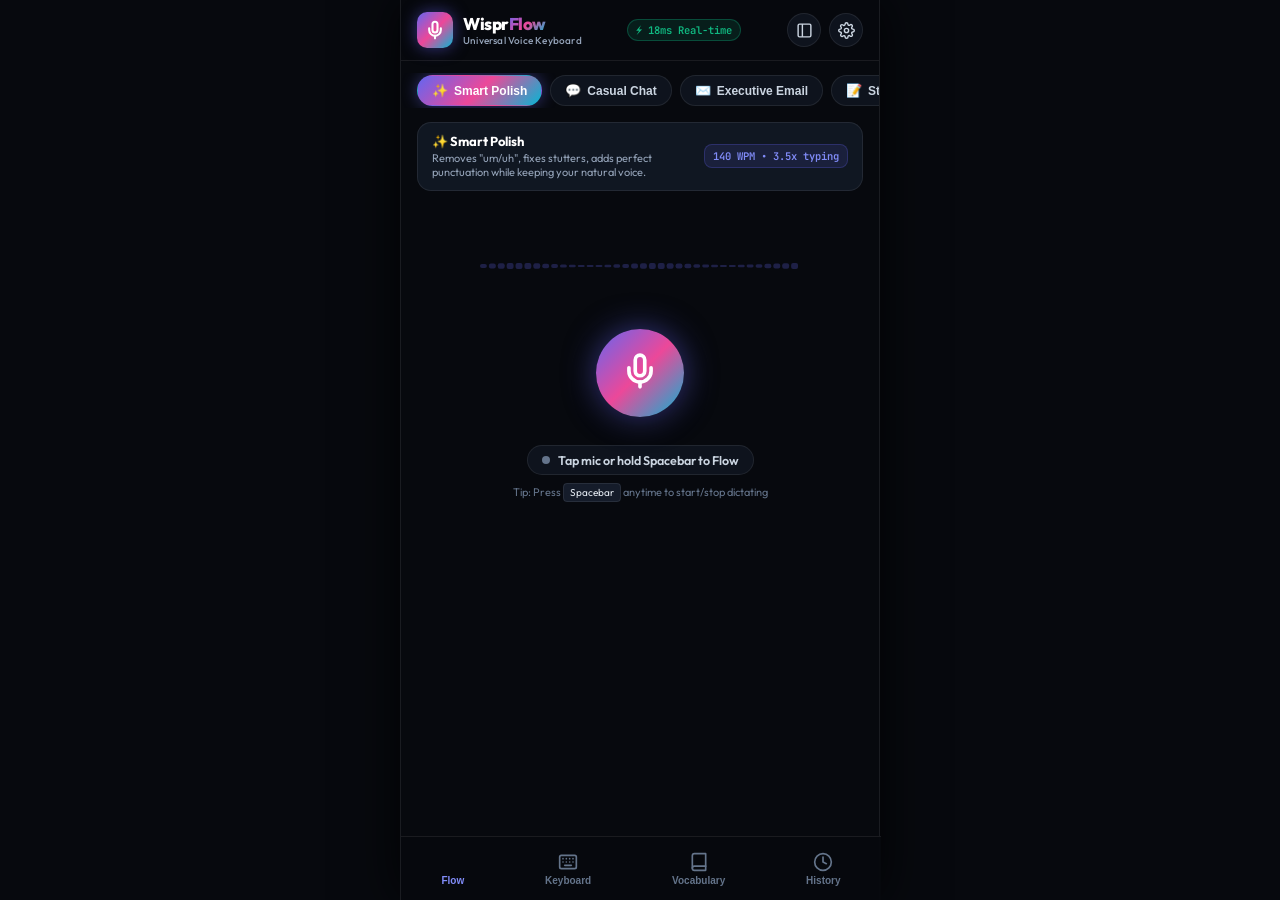
==== commit 8e9ec57b: "feat: Launch Wispr Flow - Low-latency AI Voice Keyboard, Floating Overlay HUD, and Universal Dictati" ====
--- a/index.html
+++ b/index.html
@@ -3,439 +3,517 @@
 <head>
   <meta charset="UTF-8">
   <meta name="viewport" content="width=device-width, initial-scale=1.0, maximum-scale=1.0, user-scalable=no, viewport-fit=cover">
-  <title>LeadPulse - AI Sales Card Scanner & Team CRM</title>
-  <meta name="description" content="AI-Powered Visiting Card Scanner and Lead Manager for Field Sales Teams. Instant OCR, LinkedIn & Background Enrichment, Organization Matching, and Cross-Team Sync.">
-  <meta name="theme-color" content="#090d16">
-  <meta name="mobile-web-app-capable" content="yes">
+  <meta name="theme-color" content="#07090e">
+  <meta name="apple-mobile-web-app-capable" content="yes">
   <meta name="apple-mobile-web-app-status-bar-style" content="black-translucent">
-  <meta name="apple-mobile-web-app-title" content="LeadPulse">
-
-  <!-- Manifest & Icons for Android WebAPK Install -->
-  <link rel="manifest" href="./manifest.json">
-  <link rel="icon" type="image/png" sizes="192x192" href="./icon-192.png">
-  <link rel="apple-touch-icon" href="./icon-192.png">
-
-  <!-- Modern Fonts -->
+  <meta name="description" content="Wispr Flow - Ultra-low latency AI voice dictation that replaces typing across your entire mobile phone.">
+  <title>Wispr Flow - AI Voice-to-Text & Universal Keyboard</title>
+
+  <!-- Google Fonts: Outfit & JetBrains Mono -->
   <link rel="preconnect" href="https://fonts.googleapis.com">
   <link rel="preconnect" href="https://fonts.gstatic.com" crossorigin>
-  <link href="https://fonts.googleapis.com/css2?family=Inter:wght@400;500;600;700&family=Outfit:wght@500;600;700;800&display=swap" rel="stylesheet">
-
-  <!-- Stylesheet -->
+  <link href="https://fonts.googleapis.com/css2?family=JetBrains+Mono:wght@400;500;700&family=Outfit:wght@300;400;500;600;700;800&display=swap" rel="stylesheet">
+
   <link rel="stylesheet" href="./css/app.css">
+  <link rel="manifest" href="./manifest.json">
 </head>
 <body>
 
-  <!-- Main Mobile App Shell -->
-  <div class="app-container" id="appRoot">
-
-    <!-- Top App Bar (Clean, uncluttered, professional header) -->
+  <!-- Floating Flow HUD (Draggable Overlay Bubble) -->
+  <div class="floating-hud-overlay" id="floatingHud">
+    <div class="floating-hud-pill">
+      <button class="hud-mic-btn" id="btnHudMic" title="Tap to Flow">
+        <svg viewBox="0 0 24 24" fill="none" stroke="currentColor" stroke-width="2.2" stroke-linecap="round" stroke-linejoin="round">
+          <path d="M12 2a3 3 0 0 0-3 3v7a3 3 0 0 0 6 0V5a3 3 0 0 0-3-3Z"></path>
+          <path d="M19 10v2a7 7 0 0 1-14 0v-2"></path>
+          <line x1="12" x2="12" y1="19" y2="22"></line>
+        </svg>
+      </button>
+      <div class="hud-info">
+        <span class="hud-title">Wispr Flow HUD</span>
+        <span class="hud-sub" id="hudStatusText">Tap to Dictate</span>
+      </div>
+      <button class="hud-action-btn" id="btnHudCopy" title="Copy Latest Result">📋</button>
+      <button class="hud-close-btn" id="btnHudClose" title="Hide Floating HUD">✕</button>
+    </div>
+  </div>
+
+  <div class="app-layout-wrapper">
+
+    <!-- Top Navigation Header -->
     <header class="app-header">
-      <div class="brand-wrapper">
-        <div class="app-logo">
-          <svg viewBox="0 0 24 24" fill="none" stroke-width="2.2" stroke-linecap="round" stroke-linejoin="round">
-            <rect x="3" y="4" width="18" height="16" rx="2"></rect>
-            <circle cx="9" cy="10" r="2"></circle>
-            <line x1="15" y1="8" x2="17" y2="8"></line>
-            <line x1="15" y1="12" x2="17" y2="12"></line>
-            <line x1="7" y1="16" x2="17" y2="16"></line>
-          </svg>
-        </div>
-        <div>
-          <div class="brand-title">
-            LeadPulse <span class="badge-ai">AI VISION</span>
-          </div>
-        </div>
-      </div>
-
-      <div class="header-actions">
-        <!-- Active Event Pill (Click to switch or manage) -->
-        <div class="active-event-pill" id="btnActiveEventPill" title="Current Target Event for new scans">
-          <span class="event-dot"></span>
-          <span class="event-name-text" id="headerActiveEventName">General Field Leads</span>
-        </div>
-
-        <!-- Sales Rep Profile Pill -->
-        <button class="rep-profile-btn" id="btnHeaderSalesRep" title="Sales Representative Profile">
-          <div class="rep-avatar" id="headerRepAvatar">👤</div>
-          <span class="rep-name-short" id="headerRepNameShort">Profile</span>
-        </button>
-
-        <!-- Settings Button -->
-        <button class="icon-btn" id="btnOpenSettings" title="AI Settings & Team Sync" aria-label="Settings">
-          <svg width="18" height="18" viewBox="0 0 24 24" fill="none" stroke="currentColor" stroke-width="2" stroke-linecap="round" stroke-linejoin="round">
-            <circle cx="12" cy="12" r="3"></circle>
-            <path d="M19.4 15a1.65 1.65 0 0 0 .33 1.82l.06.06a2 2 0 0 1 0 2.83 2 2 0 0 1-2.83 0l-.06-.06a1.65 1.65 0 0 0-1.82-.33 1.65 1.65 0 0 0-1 1.51V21a2 2 0 0 1-2 2 2 2 0 0 1-2-2v-.09A1.65 1.65 0 0 0 9 19.4a1.65 1.65 0 0 0-1.82.33l-.06.06a2 2 0 0 1-2.83 0 2 2 0 0 1 0-2.83l.06-.06a1.65 1.65 0 0 0 .33-1.82 1.65 1.65 0 0 0-1.51-1H3a2 2 0 0 1-2-2 2 2 0 0 1 2-2h.09A1.65 1.65 0 0 0 4.6 9a1.65 1.65 0 0 0-.33-1.82l-.06-.06a2 2 0 0 1 0-2.83 2 2 0 0 1 2.83 0l.06.06a1.65 1.65 0 0 0 1.82.33H9a1.65 1.65 0 0 0 1-1.51V3a2 2 0 0 1 2-2 2 2 0 0 1 2 2v.09a1.65 1.65 0 0 0 1 1.51 1.65 1.65 0 0 0 1.82-.33l.06-.06a2 2 0 0 1 2.83 0 2 2 0 0 1 0 2.83l-.06.06a1.65 1.65 0 0 0-.33 1.82V9a1.65 1.65 0 0 0 1.51 1H21a2 2 0 0 1 2 2 2 2 0 0 1-2 2h-.09a1.65 1.65 0 0 0-1.51 1z"></path>
-          </svg>
-        </button>
+      <div class="header-content">
+        
+        <!-- Brand Logo -->
+        <div class="brand-block" id="topLogoBtn">
+          <div class="brand-logo-icon">
+            <svg viewBox="0 0 24 24" fill="none" stroke="currentColor" stroke-width="2.5" stroke-linecap="round" stroke-linejoin="round">
+              <path d="M12 2a3 3 0 0 0-3 3v7a3 3 0 0 0 6 0V5a3 3 0 0 0-3-3Z"></path>
+              <path d="M19 10v2a7 7 0 0 1-14 0v-2"></path>
+              <line x1="12" x2="12" y1="19" y2="22"></line>
+            </svg>
+          </div>
+          <div class="brand-text">
+            <div class="brand-title">Wispr<span>Flow</span></div>
+            <div class="brand-tagline">Universal Voice Keyboard</div>
+          </div>
+        </div>
+
+        <!-- Latency Indicator Badge -->
+        <div class="latency-badge" id="liveLatencyPill">
+          ⚡ 18ms Real-time
+        </div>
+
+        <!-- Header Actions -->
+        <div class="header-actions">
+          <button class="icon-header-btn" id="btnHeaderFloatingHud" title="Toggle Floating HUD Overlay">
+            <svg viewBox="0 0 24 24" fill="none" stroke="currentColor" stroke-width="2"><rect x="3" y="3" width="18" height="18" rx="2" ry="2"></rect><line x1="9" y1="3" x2="9" y2="21"></line></svg>
+          </button>
+          <button class="icon-header-btn" id="btnHeaderSettings" title="Settings & AI Model">
+            <svg viewBox="0 0 24 24" fill="none" stroke="currentColor" stroke-width="2"><circle cx="12" cy="12" r="3"></circle><path d="M19.4 15a1.65 1.65 0 0 0 .33 1.82l.06.06a2 2 0 0 1 0 2.83 2 2 0 0 1-2.83 0l-.06-.06a1.65 1.65 0 0 0-1.82-.33 1.65 1.65 0 0 0-1 1.51V21a2 2 0 0 1-2 2 2 2 0 0 1-2-2v-.09A1.65 1.65 0 0 0 9 19.4a1.65 1.65 0 0 0-1.82.33l-.06.06a2 2 0 0 1-2.83 0 2 2 0 0 1 0-2.83l.06-.06a1.65 1.65 0 0 0 .33-1.82 1.65 1.65 0 0 0-1.51-1H3a2 2 0 0 1-2-2 2 2 0 0 1 2-2h.09A1.65 1.65 0 0 0 4.6 9a1.65 1.65 0 0 0-.33-1.82l-.06-.06a2 2 0 0 1 0-2.83 2 2 0 0 1 2.83 0l.06.06a1.65 1.65 0 0 0 1.82.33H9a1.65 1.65 0 0 0 1-1.51V3a2 2 0 0 1 2-2 2 2 0 0 1 2 2v.09a1.65 1.65 0 0 0 1 1.51 1.65 1.65 0 0 0 1.82-.33l.06-.06a2 2 0 0 1 2.83 0 2 2 0 0 1 0 2.83l-.06.06a1.65 1.65 0 0 0-.33 1.82V9a1.65 1.65 0 0 0 1.51 1H21a2 2 0 0 1 2 2 2 2 0 0 1-2 2h-.09a1.65 1.65 0 0 0-1.51 1z"></path></svg>
+          </button>
+        </div>
+
       </div>
     </header>
 
-    <!-- Toast Notifications Center -->
-    <div class="toast-container" id="toastContainer"></div>
-
-    <!-- Main Scrollable Content Area -->
-    <main class="app-main" id="mainContent">
+    <!-- Main Application Viewport -->
+    <main class="app-viewport">
 
       <!-- =================================================================
-           VIEW 1: SCANNER SCREEN (Card Camera, Viewfinder & OCR Controls)
+           VIEW 1: PRIMARY DICTATION ARENA (Flow, Visualizer, Polishing)
            ================================================================= -->
-      <section class="view-screen active" id="viewScanner">
-
-        <div class="scanner-viewport-wrapper" id="scannerViewport">
-          <video id="cameraVideo" playsinline autoplay muted></video>
-
-          <!-- Reticle Card Target Overlay -->
-          <div class="scanner-overlay-reticle">
-            <div class="scanner-camera-controls">
-              <button class="icon-btn" id="btnToggleTorch" title="Toggle Flashlight">
-                <svg width="18" height="18" viewBox="0 0 24 24" fill="none" stroke="currentColor" stroke-width="2" stroke-linecap="round" stroke-linejoin="round">
-                  <polygon points="13 2 3 14 12 14 11 22 21 10 12 10 13 2"></polygon>
+      <section class="view-screen active" id="viewFlow">
+
+        <!-- Flow Style Selector Horizontal Track -->
+        <div class="mode-track-wrapper">
+          <div class="mode-track-container" id="modePillsTrack">
+            <!-- Dynamically populated with Flow Modes -->
+          </div>
+        </div>
+
+        <!-- Active Mode Summary Card -->
+        <div class="active-mode-banner">
+          <div class="mode-banner-info">
+            <span class="mode-banner-title" id="activeModeBannerName">✨ Smart Polish</span>
+            <span class="mode-banner-desc" id="activeModeBannerDesc">Strips filler words, fixes stutters, adds natural punctuation.</span>
+          </div>
+          <span class="mode-banner-badge" id="wpmLiveCounter">140 WPM • 3.5x typing</span>
+        </div>
+
+        <!-- Central Voice Arena & 60fps Wave Visualizer -->
+        <div class="voice-hero-arena">
+          
+          <div class="visualizer-container">
+            <canvas id="waveCanvas" class="wave-canvas"></canvas>
+          </div>
+
+          <!-- Central Pulsing Glow Mic Button -->
+          <div class="mic-trigger-container">
+            <div class="mic-ripple-ring" id="micRipple"></div>
+            <button class="main-mic-button" id="btnMainMic" title="Tap or hold Spacebar to Flow">
+              <div class="mic-icon-inner">
+                <svg viewBox="0 0 24 24" fill="none" stroke="currentColor" stroke-width="2.3" stroke-linecap="round" stroke-linejoin="round">
+                  <path d="M12 2a3 3 0 0 0-3 3v7a3 3 0 0 0 6 0V5a3 3 0 0 0-3-3Z"></path>
+                  <path d="M19 10v2a7 7 0 0 1-14 0v-2"></path>
+                  <line x1="12" x2="12" y1="19" y2="22"></line>
                 </svg>
+              </div>
+            </button>
+          </div>
+
+          <!-- Status Indicator Pill -->
+          <div class="status-pill ready" id="statusPill">
+            <span class="status-pulse-dot"></span>
+            <span id="statusPillText">Tap mic or hold Spacebar to Flow</span>
+          </div>
+
+          <div class="spacebar-hint">
+            Tip: Press <kbd>Spacebar</kbd> anytime to start/stop dictating
+          </div>
+
+        </div>
+
+        <!-- Real-Time Interim Speech Stream -->
+        <div class="live-interim-card" id="liveInterimContainer">
+          <div class="interim-header">
+            <span class="interim-label">Live Voice Stream</span>
+            <span class="interim-badge">Sub-20ms Engine</span>
+          </div>
+          <div class="interim-text" id="liveInterimText">Listening for speech...</div>
+        </div>
+
+        <!-- AI Polished Result Output Card -->
+        <div class="polished-output-card" id="outputCard">
+          
+          <div class="output-card-header">
+            <div style="display: flex; align-items: center; gap: 8px;">
+              <span class="output-mode-pill" id="outputModeBadge">✨ Smart Polish</span>
+              <span class="output-stats-text" id="outputMetaStats">0 words • 0 WPM</span>
+            </div>
+            <div style="display: flex; gap: 6px;">
+              <select class="repolish-dropdown" id="selectRepolishTone" title="Change Flow Tone">
+                <option value="polish">✨ Smart Polish</option>
+                <option value="casual">💬 Casual (WhatsApp)</option>
+                <option value="email">✉️ Executive Email</option>
+                <option value="notes">📝 Structured Notes</option>
+                <option value="direct">⚡ Raw Dictation</option>
+                <option value="code">💻 Code & Dev</option>
+                <option value="command">🪄 AI Prompt / Action</option>
+              </select>
+            </div>
+          </div>
+
+          <!-- Main Formatted Result -->
+          <div class="polished-content-area" id="outputContent" contenteditable="true" spellcheck="false" placeholder="Your AI-polished text will appear here ready to paste..."></div>
+
+          <!-- Quick Action Toolbar -->
+          <div class="output-actions-toolbar">
+            <button class="btn-action-primary" id="btnCopyResult" title="Copy to Clipboard">
+              <svg width="15" height="15" viewBox="0 0 24 24" fill="none" stroke="currentColor" stroke-width="2.2"><rect x="9" y="9" width="13" height="13" rx="2" ry="2"></rect><path d="M5 15H4a2 2 0 0 1-2-2V4a2 2 0 0 1 2-2h9a2 2 0 0 1 2 2v1"></path></svg>
+              <span>Copy</span>
+            </button>
+            <button class="btn-action-secondary" id="btnShareResult" title="Share to WhatsApp, Slack, Gmail">
+              <svg width="15" height="15" viewBox="0 0 24 24" fill="none" stroke="currentColor" stroke-width="2"><circle cx="18" cy="5" r="3"></circle><circle cx="6" cy="12" r="3"></circle><circle cx="18" cy="19" r="3"></circle><line x1="8.59" y1="13.51" x2="15.42" y2="17.49"></line><line x1="15.41" y1="6.51" x2="8.59" y2="10.49"></line></svg>
+              <span>Share</span>
+            </button>
+            <button class="btn-action-secondary" id="btnSpeakResult" title="Listen with Text-to-Speech">
+              <svg width="15" height="15" viewBox="0 0 24 24" fill="none" stroke="currentColor" stroke-width="2"><polygon points="11 5 6 9 2 9 2 15 6 15 11 19 11 5"></polygon><path d="M15.54 8.46a5 5 0 0 1 0 7.07"></path></svg>
+              <span>Listen</span>
+            </button>
+            <button class="btn-action-secondary" id="btnClearResult" title="Clear">
+              <svg width="15" height="15" viewBox="0 0 24 24" fill="none" stroke="currentColor" stroke-width="2"><polyline points="3 6 5 6 21 6"></polyline><path d="M19 6v14a2 2 0 0 1-2 2H7a2 2 0 0 1-2-2V6m3 0V4a2 2 0 0 1 2-2h4a2 2 0 0 1 2 2v2"></path></svg>
+              <span>Clear</span>
+            </button>
+          </div>
+
+        </div>
+
+      </section>
+
+      <!-- =================================================================
+           VIEW 2: ANDROID KEYBOARD (IME) COMPANION
+           ================================================================= -->
+      <section class="view-screen" id="viewKeyboard">
+
+        <div class="view-header-banner">
+          <div class="view-header-icon">⌨️</div>
+          <div>
+            <h3>Replace Typing System-Wide</h3>
+            <p>Use Wispr Flow inside WhatsApp, Gmail, Chrome, and all Android apps.</p>
+          </div>
+        </div>
+
+        <!-- Interactive Keyboard Test Arena -->
+        <div class="keyboard-preview-container">
+          
+          <div class="form-group" style="margin-bottom: 12px;">
+            <label class="form-label">Interactive Test Input Field (Tap Spacebar Mic to Dictate):</label>
+            <textarea id="keyboardTestInput" class="form-control" rows="3" placeholder="Tap the glowing Mic Spacebar below to dictate text directly into this field..."></textarea>
+          </div>
+
+          <!-- Simulated Modern Android IME Keyboard Layout -->
+          <div class="simulated-keyboard">
+            
+            <!-- Suggestion / Flow Status Bar -->
+            <div class="kb-suggestion-bar">
+              <span class="kb-suggestion-chip" id="keyboardMicStatus">Hold or Tap to Dictate with AI</span>
+            </div>
+
+            <!-- QWERTY Row 1 -->
+            <div class="kb-row">
+              <button class="kb-key" data-char="q">q</button>
+              <button class="kb-key" data-char="w">w</button>
+              <button class="kb-key" data-char="e">e</button>
+              <button class="kb-key" data-char="r">r</button>
+              <button class="kb-key" data-char="t">t</button>
+              <button class="kb-key" data-char="y">y</button>
+              <button class="kb-key" data-char="u">u</button>
+              <button class="kb-key" data-char="i">i</button>
+              <button class="kb-key" data-char="o">o</button>
+              <button class="kb-key" data-char="p">p</button>
+            </div>
+
+            <!-- QWERTY Row 2 -->
+            <div class="kb-row">
+              <button class="kb-key" data-char="a">a</button>
+              <button class="kb-key" data-char="s">s</button>
+              <button class="kb-key" data-char="d">d</button>
+              <button class="kb-key" data-char="f">f</button>
+              <button class="kb-key" data-char="g">g</button>
+              <button class="kb-key" data-char="h">h</button>
+              <button class="kb-key" data-char="j">j</button>
+              <button class="kb-key" data-char="k">k</button>
+              <button class="kb-key" data-char="l">l</button>
+            </div>
+
+            <!-- QWERTY Row 3 -->
+            <div class="kb-row">
+              <button class="kb-key kb-key-fn" data-char="shift">⇧</button>
+              <button class="kb-key" data-char="z">z</button>
+              <button class="kb-key" data-char="x">x</button>
+              <button class="kb-key" data-char="c">c</button>
+              <button class="kb-key" data-char="v">v</button>
+              <button class="kb-key" data-char="b">b</button>
+              <button class="kb-key" data-char="n">n</button>
+              <button class="kb-key" data-char="m">m</button>
+              <button class="kb-key kb-key-fn" data-char="backspace">⌫</button>
+            </div>
+
+            <!-- Spacebar Row with Glowing Flow AI Mic Button -->
+            <div class="kb-row">
+              <button class="kb-key kb-key-fn" data-char="?123">?123</button>
+              <button class="kb-key kb-key-fn" data-char=",">,</button>
+              
+              <!-- Central Flow Spacebar with integrated AI Voice Mic -->
+              <button class="kb-space-mic-btn" id="btnKeyboardMicSpace" title="Tap to Speak with Wispr Flow AI">
+                <div class="space-mic-dot"></div>
+                <svg width="18" height="18" viewBox="0 0 24 24" fill="none" stroke="currentColor" stroke-width="2.3">
+                  <path d="M12 2a3 3 0 0 0-3 3v7a3 3 0 0 0 6 0V5a3 3 0 0 0-3-3Z"></path>
+                  <path d="M19 10v2a7 7 0 0 1-14 0v-2"></path>
+                  <line x1="12" x2="12" y1="19" y2="22"></line>
+                </svg>
+                <span>Wispr Flow (Tap to Speak)</span>
               </button>
-              <button class="icon-btn" id="btnRestartCamera" title="Switch / Restart Camera">
-                <svg width="18" height="18" viewBox="0 0 24 24" fill="none" stroke="currentColor" stroke-width="2" stroke-linecap="round" stroke-linejoin="round">
-                  <path d="M23 4v6h-6"></path>
-                  <path d="M20.49 15a9 9 0 1 1-2.12-9.36L23 10"></path>
-                </svg>
-              </button>
-            </div>
-
-            <!-- Alignment Guide Box with Animated Laser -->
-            <div class="card-guide-box">
-              <div class="guide-corner-tr"></div>
-              <div class="guide-corner-bl"></div>
-              <div class="scan-laser-line" id="scanLaser"></div>
-              <div class="scan-prompt-text">Position Visiting Card Inside Frame</div>
-            </div>
-          </div>
-        </div>
-
-        <!-- Scanner Shutter & Gallery Controls -->
-        <div class="scanner-controls-grid">
-          <button class="btn-secondary-action" id="btnUploadGallery" title="Upload Card Image from Gallery">
-            <div class="icon-circle">
-              <svg width="20" height="20" viewBox="0 0 24 24" fill="none" stroke="currentColor" stroke-width="2" stroke-linecap="round" stroke-linejoin="round">
-                <rect x="3" y="3" width="18" height="18" rx="2" ry="2"></rect>
-                <circle cx="8.5" cy="8.5" r="1.5"></circle>
-                <polyline points="21 15 16 10 5 21"></polyline>
-              </svg>
-            </div>
-            <span>Gallery</span>
-          </button>
-          <input type="file" id="fileCardInput" accept="image/*" style="display: none;">
-          <input type="file" id="cameraPhotoInput" accept="image/*" capture="environment" style="display: none;">
-
-          <button class="btn-capture" id="btnCapture" title="Capture & Scan Card">
-            <svg viewBox="0 0 24 24" fill="none" stroke="currentColor" stroke-width="2.5" stroke-linecap="round" stroke-linejoin="round">
-              <circle cx="12" cy="12" r="10"></circle>
-              <circle cx="12" cy="12" r="3" fill="white"></circle>
-            </svg>
-          </button>
-
-          <button class="btn-secondary-action" id="btnManualEntry" title="Manual Contact Entry">
-            <div class="icon-circle">
-              <svg width="20" height="20" viewBox="0 0 24 24" fill="none" stroke="currentColor" stroke-width="2" stroke-linecap="round" stroke-linejoin="round">
-                <path d="M12 20h9"></path>
-                <path d="M16.5 3.5a2.121 2.121 0 0 1 3 3L7 19l-4 1 1-4L16.5 3.5z"></path>
-              </svg>
-            </div>
-            <span>Manual</span>
-          </button>
-        </div>
-
-        <!-- Active Target Event Tag Banner -->
-        <div class="scanner-event-banner">
-          <div style="display: flex; align-items: center; gap: 10px;">
-            <div class="scanner-event-icon">
-              <svg width="16" height="16" viewBox="0 0 24 24" fill="none" stroke="currentColor" stroke-width="2"><rect x="3" y="4" width="18" height="18" rx="2" ry="2"></rect><line x1="16" y1="2" x2="16" y2="6"></line><line x1="8" y1="2" x2="8" y2="6"></line><line x1="3" y1="10" x2="21" y2="10"></line></svg>
-            </div>
+
+              <button class="kb-key kb-key-fn" data-char=".">.</button>
+              <button class="kb-key kb-key-action" data-char="enter">⏎</button>
+            </div>
+
+          </div>
+
+        </div>
+
+        <!-- System Setup Guide Card -->
+        <div class="setup-guide-card">
+          <div class="guide-card-title">
+            <svg width="18" height="18" viewBox="0 0 24 24" fill="none" stroke="currentColor" stroke-width="2"><path d="M12 22s8-4 8-10V5l-8-3-8 3v7c0 6 8 10 8 10z"></path></svg>
+            How Wispr Flow Replaces Mobile Typing
+          </div>
+          <p style="font-size: 12px; color: var(--text-muted); margin-bottom: 12px;">
+            Wispr Flow provides two universal mechanisms to eliminate typing across your phone:
+          </p>
+
+          <div class="guide-step-item">
+            <div class="step-num">1</div>
             <div>
-              <div style="font-size: 12px; font-weight: 700; color: #c7d2fe;">Target Event Assignment</div>
-              <div style="font-size: 11px; color: var(--text-muted);" id="scannerActiveEventLabel">Tagging incoming scans to: General Field Leads</div>
-            </div>
-          </div>
-          <button class="btn-secondary" id="btnChangeActiveEvent" style="height: 32px; padding: 0 12px; font-size: 11px;">Change</button>
+              <strong>Floating Flow HUD / Bubble Overlay</strong>
+              <p>A floating microphone bubble hovers over WhatsApp, Slack, and Gmail. Tap it to speak, and your polished thoughts are auto-copied to the clipboard with instant paste.</p>
+            </div>
+          </div>
+
+          <div class="guide-step-item">
+            <div class="step-num">2</div>
+            <div>
+              <strong>Android Custom Keyboard (IME) Extension</strong>
+              <p>In Android Settings &gt; System &gt; Languages &gt; On-screen keyboard, enable <strong>Wispr Flow Keyboard</strong>. The AI Mic is built right into your spacebar for 1-tap text field injection.</p>
+            </div>
+          </div>
         </div>
 
       </section>
 
       <!-- =================================================================
-           VIEW 2: CONTACTS DIRECTORY (Search, Event & Rep Filters, Export)
+           VIEW 3: PERSONAL VOCABULARY & CUSTOM DICTIONARY
            ================================================================= -->
-      <section class="view-screen" id="viewContacts">
-
-        <!-- Top Statistics Row -->
-        <div class="stats-banner-row">
-          <div class="stat-card-mini">
-            <span class="stat-number" id="statTotalContacts">0</span>
-            <span class="stat-label">Total Leads</span>
-          </div>
-          <div class="stat-card-mini">
-            <span class="stat-number" id="statTotalOrgs">0</span>
-            <span class="stat-label">Organizations</span>
-          </div>
-          <div class="stat-card-mini">
-            <span class="stat-number" id="statPendingTasks">0</span>
-            <span class="stat-label">Action Items</span>
-          </div>
-        </div>
-
-        <!-- Search Bar with multi-attribute matching -->
+      <section class="view-screen" id="viewDictionary">
+        
+        <div class="view-header-banner">
+          <div class="view-header-icon">📖</div>
+          <div>
+            <h3>Personal Vocabulary & Jargon</h3>
+            <p>Teach Wispr Flow your company names, tech acronyms, and colleague names.</p>
+          </div>
+        </div>
+
+        <!-- Add Vocabulary Word Card -->
+        <div class="add-vocab-card">
+          <div style="font-size: 13px; font-weight: 700; color: #fff; margin-bottom: 8px;">
+            + Add New Custom Term
+          </div>
+
+          <div style="display: grid; grid-template-columns: 1fr 1fr; gap: 8px; margin-bottom: 8px;">
+            <div>
+              <label class="form-label">Spoken Word / Jargon</label>
+              <input type="text" id="inputNewWord" class="form-control" placeholder="e.g. Postgres, K8s, Tomesh">
+            </div>
+            <div>
+              <label class="form-label">Exact Written Replacement</label>
+              <input type="text" id="inputNewReplacement" class="form-control" placeholder="e.g. PostgreSQL, Kubernetes">
+            </div>
+          </div>
+
+          <div style="display: flex; gap: 8px; align-items: flex-end;">
+            <div style="flex: 1;">
+              <label class="form-label">Category</label>
+              <select id="selectNewCategory" class="form-control">
+                <option value="tech">Technology / Programming</option>
+                <option value="brand">Company / Brand Name</option>
+                <option value="people">Colleague / Client Name</option>
+                <option value="acronym">Acronym / Abbreviation</option>
+                <option value="custom">General Custom Term</option>
+              </select>
+            </div>
+            <button class="btn-primary" id="btnAddDictWord" style="height: 38px; padding: 0 16px;">
+              Add Word
+            </button>
+          </div>
+        </div>
+
+        <div class="section-header-compact">
+          <span class="section-title-sm">Active Vocabulary Terms</span>
+        </div>
+
+        <div class="vocab-list" id="dictList">
+          <!-- Dynamically populated -->
+        </div>
+
+      </section>
+
+      <!-- =================================================================
+           VIEW 4: FLOW HISTORY & VOICE NOTES LIBRARY
+           ================================================================= -->
+      <section class="view-screen" id="viewHistory">
+
+        <div class="view-header-banner">
+          <div class="view-header-icon">🕒</div>
+          <div>
+            <h3>Flow History & Voice Notes</h3>
+            <p>Access, search, and re-copy every voice dictation and AI polish.</p>
+          </div>
+        </div>
+
+        <!-- Search Bar -->
         <div class="search-box-wrapper">
-          <svg class="search-icon" width="18" height="18" viewBox="0 0 24 24" fill="none" stroke="currentColor" stroke-width="2" stroke-linecap="round" stroke-linejoin="round">
+          <svg class="search-icon" width="18" height="18" viewBox="0 0 24 24" fill="none" stroke="currentColor" stroke-width="2">
             <circle cx="11" cy="11" r="8"></circle>
             <line x1="21" y1="21" x2="16.65" y2="16.65"></line>
           </svg>
-          <input type="text" id="inputSearchContacts" class="search-input" placeholder="Search name, company, past employers, role...">
-          <button class="clear-search-btn" id="btnClearSearch" style="display: none;">✕</button>
-        </div>
-
-        <!-- Quick Scope Filters (All Leads vs My Scans vs Hot Leads) -->
-        <div class="scope-filter-chips">
-          <button class="scope-chip active" data-scope="all">All Team Leads</button>
-          <button class="scope-chip" data-scope="my">My Scans</button>
-          <button class="scope-chip" data-scope="hot">🔥 Hot Leads</button>
-          <button class="scope-chip" data-scope="decision">🎯 Decision Makers</button>
-        </div>
-
-        <!-- Event Filter Horizontal Pills -->
-        <div class="event-filter-scroll-wrapper">
-          <div class="filter-pills-track" id="contactsEventFilterPills">
-            <!-- Dynamically populated -->
-          </div>
-        </div>
-
-        <!-- Directory Header & Export Controls -->
+          <input type="text" id="inputSearchHistory" class="search-input" placeholder="Search past voice notes, topics, keywords...">
+        </div>
+
         <div class="section-header-compact">
-          <span class="section-title-sm" id="contactsCountLabel">0 Contacts</span>
-          <button class="btn-action-sm" id="btnExportAllCSV" title="Export to CSV">
-            <svg width="14" height="14" viewBox="0 0 24 24" fill="none" stroke="currentColor" stroke-width="2"><path d="M21 15v4a2 2 0 0 1-2 2H5a2 2 0 0 1-2-2v-4"></path><polyline points="7 10 12 15 17 10"></polyline><line x1="12" y1="15" x2="12" y2="3"></line></svg>
-            Export CSV
-          </button>
-        </div>
-
-        <!-- Contacts Cards List Feed -->
-        <div class="contacts-list" id="contactsFeed">
-          <!-- Dynamically populated or clean empty state -->
+          <span class="section-title-sm">Recent Voice Notes</span>
+          <button class="btn-text-sm delete" id="btnClearAllHistory">Clear History</button>
+        </div>
+
+        <div class="history-list" id="historyFeed">
+          <!-- Dynamically populated -->
         </div>
 
       </section>
 
       <!-- =================================================================
-           VIEW 3: ORGANIZATIONS & ALUMNI DIRECTORY (Structured Matching)
-           ================================================================= -->
-      <section class="view-screen" id="viewOrganizations">
-        
-        <div class="orgs-header-banner">
-          <div class="orgs-header-title">
-            <div class="orgs-header-icon">🏢</div>
-            <div>
-              <h3>Organization Intelligence</h3>
-              <p>Identify who all have worked at or are associated with specific companies</p>
-            </div>
-          </div>
-        </div>
-
-        <!-- Organization Search Bar -->
-        <div class="search-box-wrapper" style="margin-top: 12px;">
-          <svg class="search-icon" width="18" height="18" viewBox="0 0 24 24" fill="none" stroke="currentColor" stroke-width="2" stroke-linecap="round" stroke-linejoin="round">
-            <circle cx="11" cy="11" r="8"></circle>
-            <line x1="21" y1="21" x2="16.65" y2="16.65"></line>
-          </svg>
-          <input type="text" id="inputSearchOrgs" class="search-input" placeholder="Search organizations, tech giants, alumni firms...">
-          <button class="clear-search-btn" id="btnClearSearchOrgs" style="display: none;">✕</button>
-        </div>
-
-        <div class="section-header-compact">
-          <span class="section-title-sm" id="orgsCountLabel">0 Organizations Identified</span>
-        </div>
-
-        <!-- Organizations Feed List -->
-        <div class="orgs-list" id="orgsFeed">
-          <!-- Dynamically populated with company affiliation cards -->
-        </div>
-
-      </section>
-
-      <!-- =================================================================
-           VIEW 4: EVENTS DIRECTORY (Events & Booth Management)
-           ================================================================= -->
-      <section class="view-screen" id="viewEvents">
-
-        <!-- Active Target Event Spotlight Card -->
-        <div class="active-target-spotlight-card" id="spotlightActiveEventCard">
-          <div class="spotlight-badge">CURRENT ACTIVE TARGET</div>
-          <h2 id="bannerActiveEventName">General Field Leads</h2>
-          <p id="bannerActiveEventLocation">Field & Client Meetings</p>
-          <div class="spotlight-meta">
-            <span id="bannerActiveEventCount">0 Leads Tagged</span>
-            <span id="bannerActiveEventDate">Today</span>
-          </div>
-        </div>
-
-        <div class="section-header-compact">
-          <span class="section-title-sm">All Target Events</span>
-          <button class="btn-action-sm" id="btnAddNewEvent">
-            <svg width="14" height="14" viewBox="0 0 24 24" fill="none" stroke="currentColor" stroke-width="2.5"><line x1="12" y1="5" x2="12" y2="19"></line><line x1="5" y1="12" x2="19" y2="12"></line></svg>
-            New Event
-          </button>
-        </div>
-
-        <!-- Events List -->
-        <div class="events-list" id="eventsList">
-          <!-- Dynamically populated -->
-        </div>
-
-      </section>
-
-      <!-- =================================================================
-           VIEW 5: TASKS & FOLLOW-UP ITEMS DASHBOARD
-           ================================================================= -->
-      <section class="view-screen" id="viewTasks">
-
-        <div class="tasks-filter-bar">
-          <button class="task-filter-pill active" data-task-filter="all">All Action Items</button>
-          <button class="task-filter-pill" data-task-filter="pending">Pending</button>
-          <button class="task-filter-pill" data-task-filter="high">⚡ High Priority</button>
-          <button class="task-filter-pill" data-task-filter="completed">Done</button>
-        </div>
-
-        <div class="section-header-compact">
-          <span class="section-title-sm" id="tasksCountLabel">0 Tasks Pending</span>
-        </div>
-
-        <div class="tasks-list" id="tasksFeed">
-          <!-- Dynamically populated -->
-        </div>
-
-      </section>
-
-      <!-- =================================================================
-           VIEW 6: SETTINGS, SALES REP PROFILE & TEAM CLOUD SYNC
+           VIEW 5: SETTINGS, AI ENGINE & SPEEDOMETER
            ================================================================= -->
       <section class="view-screen" id="viewSettings">
 
         <div class="settings-container">
 
-          <!-- 1. Sales Representative Profile Card -->
-          <div class="settings-card rep-highlight-card">
-            <div style="display: flex; align-items: center; justify-content: space-between; margin-bottom: 12px;">
-              <div style="display: flex; align-items: center; gap: 12px;">
-                <div class="rep-avatar-lg" id="settingsRepAvatar">👤</div>
-                <div>
-                  <h3 id="settingsRepNameDisplay" style="font-size: 16px; font-weight: 700; color: #fff;">Sales Representative</h3>
-                  <p id="settingsRepMetaDisplay" style="font-size: 12px; color: var(--text-muted);">EMP-ID & Corporate Email</p>
-                </div>
-              </div>
-              <button class="btn-secondary" id="btnEditSalesRepProfile" style="height: 32px; padding: 0 12px; font-size: 11px;">Edit Profile</button>
-            </div>
-            <div class="rep-attribution-info" id="settingsRepAttributionBanner">
-              All visiting cards scanned on this device are automatically attributed to your Employee ID.
-            </div>
-          </div>
-
-          <!-- 2. Cross-Team Synchronization -->
-          <div class="settings-card">
-            <div class="settings-card-title">
-              <svg width="18" height="18" viewBox="0 0 24 24" fill="none" stroke="currentColor" stroke-width="2"><path d="M18 10h-1.26A8 8 0 1 0 9 20h9a5 5 0 0 0 0-10z"></path></svg>
-              Cross-Team Cloud Sync
-            </div>
-            <p style="font-size: 12px; color: var(--text-muted); margin-bottom: 14px;">
-              Collaborate with your sales team. Leads scanned by one salesperson are automatically visible to the rest of the team.
-            </p>
-
-            <div class="form-group">
-              <label class="form-label" for="inputTeamWorkspaceCode">Team Workspace Code</label>
-              <input type="text" id="inputTeamWorkspaceCode" class="form-control" placeholder="e.g. ALPHA-SALES-2026" style="text-transform: uppercase;">
-              <span style="font-size: 10px; color: var(--text-subtle);">All team members using this code share the same synchronized leads pool.</span>
-            </div>
-
-            <div style="display: flex; gap: 10px; margin-top: 14px;">
-              <button class="btn-primary" id="btnSyncTeamNow" style="flex: 1;">
-                <svg width="15" height="15" viewBox="0 0 24 24" fill="none" stroke="currentColor" stroke-width="2"><polyline points="23 4 23 10 17 10"></polyline><polyline points="1 20 1 14 7 14"></polyline><path d="M3.51 9a9 9 0 0 1 14.85-3.36L23 10M1 14l4.64 4.36A9 9 0 0 0 20.49 15"></path></svg>
-                Sync With Team Now
-              </button>
-            </div>
-
-            <div style="margin-top: 14px; padding-top: 14px; border-top: 1px solid var(--border-color); display: flex; gap: 10px;">
-              <button class="btn-secondary" id="btnShareTeamBundle" style="flex: 1; font-size: 11px;">
-                <svg width="14" height="14" viewBox="0 0 24 24" fill="none" stroke="currentColor" stroke-width="2"><path d="M4 12v8a2 2 0 0 0 2 2h12a2 2 0 0 0 2-2v-8"></path><polyline points="16 6 12 2 8 6"></polyline><line x1="12" y1="2" x2="12" y2="15"></line></svg>
-                Export Team Bundle
-              </button>
-              <button class="btn-secondary" id="btnImportTeamBundle" style="flex: 1; font-size: 11px;">
-                <svg width="14" height="14" viewBox="0 0 24 24" fill="none" stroke="currentColor" stroke-width="2"><path d="M21 15v4a2 2 0 0 1-2 2H5a2 2 0 0 1-2-2v-4"></path><polyline points="7 10 12 15 17 10"></polyline><line x1="12" y1="15" x2="12" y2="3"></line></svg>
-                Merge Team Bundle
-              </button>
-              <input type="file" id="fileImportTeamBundle" accept=".json" style="display: none;">
-            </div>
-          </div>
-
-          <!-- 3. Google Gemini AI Model Selection -->
+          <!-- Speedometer & Time Saved Card -->
+          <div class="settings-card stats-highlight-card">
+            <div style="font-size: 14px; font-weight: 700; color: #fff; margin-bottom: 12px; display: flex; align-items: center; gap: 8px;">
+              <span>⚡ Your Voice Dictation Productivity</span>
+            </div>
+
+            <div class="stats-grid-row">
+              <div class="stat-box">
+                <span class="stat-value" id="statWordsSpoken">0</span>
+                <span class="stat-caption">Words Spoken</span>
+              </div>
+              <div class="stat-box">
+                <span class="stat-value" id="statTimeSaved">0m</span>
+                <span class="stat-caption">Time Saved vs Typing</span>
+              </div>
+              <div class="stat-box">
+                <span class="stat-value" id="statAverageWpm">140 WPM</span>
+                <span class="stat-caption">Avg Speaking Speed</span>
+              </div>
+            </div>
+            <div style="font-size: 11px; color: var(--text-muted); margin-top: 10px; text-align: center;">
+              Speaking with Wispr Flow is on average <strong>3.4x faster</strong> than standard mobile thumb typing.
+            </div>
+          </div>
+
+          <!-- Google Gemini AI Engine Configuration -->
           <div class="settings-card">
             <div class="settings-card-title">
               <svg width="18" height="18" viewBox="0 0 24 24" fill="none" stroke="currentColor" stroke-width="2"><polygon points="12 2 15.09 8.26 22 9.27 17 14.14 18.18 21.02 12 17.77 5.82 21.02 7 14.14 2 9.27 8.91 8.26 12 2"></polygon></svg>
-              Gemini Vision AI Engine
-            </div>
+              Google Gemini 2.0 Flash AI Engine
+            </div>
+            <p style="font-size: 12px; color: var(--text-muted); margin-bottom: 14px;">
+              Wispr Flow uses Google Gemini 2.0 Flash for sub-second voice polishing, context formatting, and filler word elimination.
+            </p>
 
             <div class="form-group">
-              <label class="form-label" for="settingGeminiApiKey">Gemini API Key</label>
+              <div style="display: flex; justify-content: space-between; align-items: center; margin-bottom: 6px;">
+                <label class="form-label" style="margin-bottom: 0;">Gemini API Key</label>
+                <button class="btn-text-sm" id="btnToggleApiKeyVis">👁️</button>
+              </div>
               <input type="password" id="settingGeminiApiKey" class="form-control" placeholder="AIzaSy...">
-              <span style="font-size: 10px; color: var(--text-subtle);">Used directly from your phone to Google Gemini Vision. Never stored on external servers.</span>
+              <span style="font-size: 10px; color: var(--text-subtle);">Direct device-to-Google connection. Never routed through 3rd-party servers. Free instant rule-based polishing active if key is empty.</span>
             </div>
 
             <div class="form-group">
-              <div style="display: flex; align-items: center; justify-content: space-between; margin-bottom: 6px;">
-                <label class="form-label" for="settingModelSelect" style="margin-bottom: 0;">Vision Model</label>
-                <button class="btn-text-sm" id="btnRefreshModels">↻ Detect Models</button>
+              <div style="display: flex; justify-content: space-between; align-items: center; margin-bottom: 6px;">
+                <label class="form-label" style="margin-bottom: 0;">AI Model (Speed & Quality)</label>
+                <button class="btn-text-sm" id="btnRefreshModels">↻ Refresh</button>
               </div>
               <select id="settingModelSelect" class="form-control">
-                <option value="gemini-2.0-flash">gemini-2.0-flash (Recommended - High Speed & Precision)</option>
+                <option value="gemini-2.0-flash">gemini-2.0-flash (Recommended - Ultra-Low Latency & High Fidelity)</option>
                 <option value="gemini-1.5-flash">gemini-1.5-flash (Standard)</option>
-                <option value="gemini-1.5-flash-latest">gemini-1.5-flash-latest</option>
                 <option value="gemini-1.5-pro">gemini-1.5-pro (Deep Reasoning)</option>
               </select>
             </div>
-
-            <div style="display: flex; gap: 10px; margin-top: 10px;">
-              <button class="btn-secondary" id="btnTestModel" style="flex: 1;">
-                <svg width="14" height="14" viewBox="0 0 24 24" fill="none" stroke="currentColor" stroke-width="2"><path d="M22 11.08V12a10 10 0 1 1-5.93-9.14"></path><polyline points="22 4 12 14.01 9 11.01"></polyline></svg>
-                Verify API Key & Model
-              </button>
-            </div>
-          </div>
-
-          <!-- 4. Data Retention, Backup & Restore -->
+          </div>
+
+          <!-- Dictation & Workflow Preferences -->
           <div class="settings-card">
             <div class="settings-card-title">
-              <svg width="18" height="18" viewBox="0 0 24 24" fill="none" stroke="currentColor" stroke-width="2"><path d="M19 21H5a2 2 0 0 1-2-2V5a2 2 0 0 1 2-2h11l5 5v11a2 2 0 0 1-2 2z"></path><polyline points="17 21 17 13 7 13 7 21"></polyline><polyline points="7 3 7 8 15 8"></polyline></svg>
-              Database Retention & Backup
-            </div>
-            <p style="font-size: 12px; color: var(--text-muted); margin-bottom: 12px;">
-              Your data is stored locally in secure phone storage and persists across application updates. You can also export offline JSON backups anytime.
-            </p>
-
-            <div style="display: flex; gap: 10px; margin-bottom: 12px;">
-              <button class="btn-secondary" id="btnExportFullBackup" style="flex: 1;">
-                <svg width="14" height="14" viewBox="0 0 24 24" fill="none" stroke="currentColor" stroke-width="2"><path d="M21 15v4a2 2 0 0 1-2 2H5a2 2 0 0 1-2-2v-4"></path><polyline points="7 10 12 15 17 10"></polyline><line x1="12" y1="15" x2="12" y2="3"></line></svg>
-                Export CRM Backup (.json)
-              </button>
-              <button class="btn-secondary" id="btnRestoreBackup" style="flex: 1;">
-                <svg width="14" height="14" viewBox="0 0 24 24" fill="none" stroke="currentColor" stroke-width="2"><path d="M4 12v8a2 2 0 0 0 2 2h12a2 2 0 0 0 2-2v-8"></path><polyline points="16 6 12 2 8 6"></polyline><line x1="12" y1="2" x2="12" y2="15"></line></svg>
-                Restore Backup
-              </button>
-              <input type="file" id="fileRestoreBackup" accept=".json" style="display: none;">
-            </div>
-
-            <div style="border-top: 1px solid rgba(239, 68, 68, 0.2); padding-top: 12px; margin-top: 12px;">
-              <button class="btn-secondary btn-danger" id="btnClearAllData" style="width: 100%;">
-                <svg width="14" height="14" viewBox="0 0 24 24" fill="none" stroke="currentColor" stroke-width="2"><polyline points="3 6 5 6 21 6"></polyline><path d="M19 6v14a2 2 0 0 1-2 2H7a2 2 0 0 1-2-2V6m3 0V4a2 2 0 0 1 2-2h4a2 2 0 0 1 2 2v2"></path></svg>
-                Clear All Contacts (Clean Slate)
-              </button>
+              <svg width="18" height="18" viewBox="0 0 24 24" fill="none" stroke="currentColor" stroke-width="2"><path d="M12 2a3 3 0 0 0-3 3v7a3 3 0 0 0 6 0V5a3 3 0 0 0-3-3Z"></path></svg>
+              Voice Engine & Automation
+            </div>
+
+            <div class="switch-row">
+              <div>
+                <div class="switch-label">Auto-Copy on Finish</div>
+                <div class="switch-desc">Instantly copies polished text to clipboard the moment you stop speaking.</div>
+              </div>
+              <input type="checkbox" id="settingAutoCopy" checked class="custom-switch">
+            </div>
+
+            <div class="switch-row">
+              <div>
+                <div class="switch-label">Haptic Vibration</div>
+                <div class="switch-desc">Tactile vibration feedback on speech start, stop, and polish completion.</div>
+              </div>
+              <input type="checkbox" id="settingHaptic" checked class="custom-switch">
+            </div>
+
+            <div class="form-group" style="margin-top: 14px;">
+              <div style="display: flex; justify-content: space-between; align-items: center; margin-bottom: 6px;">
+                <label class="form-label" style="margin-bottom: 0;">Silence Auto-Finish Threshold</label>
+                <span style="font-size: 11px; color: #a5b4fc; font-weight: 700;" id="silenceThresholdDisplay">1.4s</span>
+              </div>
+              <input type="range" id="settingSilenceThreshold" min="800" max="3000" step="200" value="1400" style="width: 100%;">
+            </div>
+
+            <div class="form-group">
+              <label class="form-label">Voice Language</label>
+              <select id="settingSpeechLang" class="form-control">
+                <option value="en-US">English (United States)</option>
+                <option value="en-IN">English (India)</option>
+                <option value="en-GB">English (United Kingdom)</option>
+                <option value="hi-IN">Hindi (हिंदी)</option>
+                <option value="es-ES">Spanish (Español)</option>
+                <option value="fr-FR">French (Français)</option>
+                <option value="de-DE">German (Deutsch)</option>
+              </select>
             </div>
           </div>
 
           <div style="text-align: center; font-size: 11px; color: var(--text-subtle); padding: 12px 0 24px;">
-            LeadPulse Enterprise v2.0 • Standalone Android Architecture
+            Wispr Flow Universal AI Voice Keyboard v1.0 • Standalone Android Architecture
           </div>
 
         </div>
@@ -444,396 +522,59 @@
 
     </main>
 
-    <!-- AI Scan Processing Modal Overlay -->
-    <div class="processing-state-overlay" id="aiProcessingOverlay">
-      <div class="ai-pulse-spinner">
-        <svg viewBox="0 0 24 24" fill="none" stroke-width="2.2" stroke-linecap="round" stroke-linejoin="round">
-          <polygon points="12 2 15.09 8.26 22 9.27 17 14.14 18.18 21.02 12 17.77 5.82 21.02 7 14.14 2 9.27 8.91 8.26 12 2"></polygon>
+    <!-- Bottom Navigation Bar -->
+    <nav class="bottom-nav-bar">
+      <button class="nav-item-btn active" data-target="viewFlow" id="tabFlow">
+        <svg viewBox="0 0 24 24" fill="none" stroke-width="2" stroke-linecap="round" stroke-linejoin="round">
+          <path d="M12 2a3 3 0 0 0-3 3v7a3 3 0 0 0 6 0V5a3 3 0 0 0-3-3Z"></path>
+          <path d="M19 10v2a7 7 0 0 1-14 0v-2"></path>
+          <line x1="12" x2="12" y1="19" y2="22"></line>
         </svg>
-      </div>
-      <div class="processing-step-title" id="aiProcessingTitle">Scanning Visiting Card...</div>
-      <div class="processing-step-desc" id="aiProcessingDesc">Gemini Vision AI is extracting identity details and researching past organizations & career background.</div>
-    </div>
-
-    <!-- =================================================================
-         BOTTOM NAVIGATION BAR (5 Clean Tabs)
-         ================================================================= -->
-    <nav class="bottom-nav-bar" id="bottomNavBar">
-      <button class="nav-item-btn active" data-target="viewScanner" id="navBtnScanner">
+        <span>Flow</span>
+      </button>
+
+      <button class="nav-item-btn" data-target="viewKeyboard" id="tabKeyboard">
         <svg viewBox="0 0 24 24" fill="none" stroke-width="2" stroke-linecap="round" stroke-linejoin="round">
-          <path d="M23 19a2 2 0 0 1-2 2H3a2 2 0 0 1-2-2V8a2 2 0 0 1 2-2h4l2-3h6l2 3h4a2 2 0 0 1 2 2z"></path>
-          <circle cx="12" cy="13" r="4"></circle>
+          <rect x="2" y="4" width="20" height="16" rx="2" ry="2"></rect>
+          <line x1="6" y1="8" x2="6.01" y2="8"></line>
+          <line x1="10" y1="8" x2="10.01" y2="8"></line>
+          <line x1="14" y1="8" x2="14.01" y2="8"></line>
+          <line x1="18" y1="8" x2="18.01" y2="8"></line>
+          <line x1="6" y1="12" x2="6.01" y2="12"></line>
+          <line x1="10" y1="12" x2="10.01" y2="12"></line>
+          <line x1="14" y1="12" x2="14.01" y2="12"></line>
+          <line x1="18" y1="12" x2="18.01" y2="12"></line>
+          <line x1="8" y1="16" x2="16" y2="16"></line>
         </svg>
-        <span>Scanner</span>
+        <span>Keyboard</span>
       </button>
 
-      <button class="nav-item-btn" data-target="viewContacts" id="navBtnContacts">
+      <button class="nav-item-btn" data-target="viewDictionary" id="tabDictionary">
         <svg viewBox="0 0 24 24" fill="none" stroke-width="2" stroke-linecap="round" stroke-linejoin="round">
-          <path d="M17 21v-2a4 4 0 0 0-4-4H5a4 4 0 0 0-4 4v2"></path>
-          <circle cx="9" cy="7" r="4"></circle>
-          <path d="M23 21v-2a4 4 0 0 0-3-3.87"></path>
-          <path d="M16 3.13a4 4 0 0 1 0 7.75"></path>
+          <path d="M4 19.5A2.5 2.5 0 0 1 6.5 17H20"></path>
+          <path d="M6.5 2H20v20H6.5A2.5 2.5 0 0 1 4 19.5v-15A2.5 2.5 0 0 1 6.5 2z"></path>
         </svg>
-        <span>Leads</span>
+        <span>Vocabulary</span>
       </button>
 
-      <button class="nav-item-btn nav-center-scan" id="navBtnCenterScan" title="Scan Visiting Card">
-        <div class="center-scan-pill">
-          <svg viewBox="0 0 24 24" fill="none" stroke-width="2.5" stroke-linecap="round" stroke-linejoin="round">
-            <line x1="12" y1="5" x2="12" y2="19"></line>
-            <line x1="5" y1="12" x2="19" y2="12"></line>
-          </svg>
-        </div>
-        <span>Scan</span>
-      </button>
-
-      <button class="nav-item-btn" data-target="viewOrganizations" id="navBtnOrgs">
+      <button class="nav-item-btn" data-target="viewHistory" id="tabHistory">
         <svg viewBox="0 0 24 24" fill="none" stroke-width="2" stroke-linecap="round" stroke-linejoin="round">
-          <path d="M3 21h18"></path>
-          <path d="M9 8h1"></path>
-          <path d="M9 12h1"></path>
-          <path d="M9 16h1"></path>
-          <path d="M14 8h1"></path>
-          <path d="M14 12h1"></path>
-          <path d="M14 16h1"></path>
-          <path d="M5 21V5a2 2 0 0 1 2-2h10a2 2 0 0 1 2 2v16"></path>
+          <circle cx="12" cy="12" r="10"></circle>
+          <polyline points="12 6 12 12 16 14"></polyline>
         </svg>
-        <span>Orgs</span>
-      </button>
-
-      <button class="nav-item-btn" data-target="viewEvents" id="navBtnEvents">
-        <svg viewBox="0 0 24 24" fill="none" stroke-width="2" stroke-linecap="round" stroke-linejoin="round">
-          <rect x="3" y="4" width="18" height="18" rx="2" ry="2"></rect>
-          <line x1="16" y1="2" x2="16" y2="6"></line>
-          <line x1="8" y1="2" x2="8" y2="6"></line>
-          <line x1="3" y1="10" x2="21" y2="10"></line>
-        </svg>
-        <span>Events</span>
+        <span>History</span>
       </button>
     </nav>
 
-    <!-- =================================================================
-         MODAL 1: SCAN REVIEW & ENRICHMENT BOTTOM SHEET
-         ================================================================= -->
-    <div class="modal-overlay" id="modalScanReview">
-      <div class="bottom-sheet-content">
-        <div class="sheet-handle-bar"></div>
-        <div class="sheet-header">
-          <div class="sheet-title" style="display: flex; align-items: center; gap: 8px;">
-            <span>✨ AI Card Intelligence Review</span>
-          </div>
-          <button class="icon-btn" id="btnCloseScanReview" style="width: 32px; height: 32px;">✕</button>
-        </div>
-        <div class="sheet-body">
-
-          <!-- Card Snapshot Preview -->
-          <div style="margin-bottom: 16px; border-radius: var(--border-radius-md); overflow: hidden; max-height: 150px; background: #020617; display: flex; align-items: center; justify-content: center; border: 1px solid var(--border-color);">
-            <img id="reviewCardImagePreview" src="" alt="Scanned Card" style="max-width: 100%; max-height: 150px; object-fit: contain;">
-          </div>
-
-          <!-- Basic Contact Identity -->
-          <div class="detail-section-block">
-            <h3>Contact Identity</h3>
-            <div style="display: grid; grid-template-columns: 1fr 2fr; gap: 10px; margin-bottom: 10px;">
-              <div>
-                <label class="form-label">Honorific</label>
-                <input type="text" id="reviewHonorific" class="form-control" placeholder="Mr./Dr.">
-              </div>
-              <div>
-                <label class="form-label">Full Name *</label>
-                <input type="text" id="reviewName" class="form-control" placeholder="Name" required>
-              </div>
-            </div>
-
-            <div class="form-group">
-              <label class="form-label">Designation / Role</label>
-              <input type="text" id="reviewTitle" class="form-control" placeholder="e.g. VP Engineering">
-            </div>
-
-            <div style="display: grid; grid-template-columns: 1fr 1fr; gap: 10px; margin-bottom: 10px;">
-              <div>
-                <label class="form-label">Company Name</label>
-                <input type="text" id="reviewCompany" class="form-control" placeholder="Company">
-              </div>
-              <div>
-                <label class="form-label">Industry Sector</label>
-                <input type="text" id="reviewIndustry" class="form-control" placeholder="e.g. Enterprise Cloud">
-              </div>
-            </div>
-
-            <div style="display: grid; grid-template-columns: 1fr 1fr; gap: 10px; margin-bottom: 10px;">
-              <div>
-                <label class="form-label">Phone</label>
-                <input type="tel" id="reviewPhone" class="form-control" placeholder="+91 ...">
-              </div>
-              <div>
-                <label class="form-label">WhatsApp</label>
-                <input type="tel" id="reviewWhatsapp" class="form-control" placeholder="+91 ...">
-              </div>
-            </div>
-
-            <div class="form-group">
-              <label class="form-label">Email</label>
-              <input type="email" id="reviewEmail" class="form-control" placeholder="name@company.com">
-            </div>
-
-            <div class="form-group">
-              <label class="form-label">Assign to Event</label>
-              <select id="reviewEventSelect" class="form-control">
-                <!-- Dynamically populated -->
-              </select>
-            </div>
-          </div>
-
-          <!-- AI Enriched Intelligence Section -->
-          <div class="detail-section-block" style="border-left: 3px solid #6366f1;">
-            <h3>
-              <svg width="15" height="15" viewBox="0 0 24 24" fill="none" stroke="currentColor" stroke-width="2.5"><polygon points="12 2 15.09 8.26 22 9.27 17 14.14 18.18 21.02 12 17.77 5.82 21.02 7 14.14 2 9.27 8.91 8.26 12 2"></polygon></svg>
-              AI LinkedIn & Career Background
-            </h3>
-
-            <div class="form-group">
-              <label class="form-label">LinkedIn Profile URL</label>
-              <input type="url" id="reviewLinkedinUrl" class="form-control" placeholder="https://linkedin.com/in/...">
-            </div>
-
-            <div class="form-group">
-              <label class="form-label">Past Work & Professional Summary</label>
-              <textarea id="reviewPastWork" class="form-control" placeholder="Executive career path, achievements..."></textarea>
-            </div>
-
-            <!-- Structured Past Organizations for Matching -->
-            <div class="form-group">
-              <label class="form-label">Past Organizations / Employers (Comma Separated)</label>
-              <input type="text" id="reviewPastOrgsList" class="form-control" placeholder="e.g. Google, Oracle, Infosys, Cisco">
-              <span style="font-size: 10px; color: var(--text-subtle);">Used for cross-lead organization matching and alumni discovery.</span>
-            </div>
-          </div>
-
-          <!-- Sales Qualification Metrics -->
-          <div class="detail-section-block">
-            <h3>Sales Qualification Intelligence</h3>
-            <div style="display: grid; grid-template-columns: 1fr 1fr; gap: 10px; margin-bottom: 10px;">
-              <div>
-                <label class="form-label">Decision Role</label>
-                <select id="reviewDecisionStatus" class="form-control">
-                  <option value="Decision Maker">Decision Maker (C-Level/VP)</option>
-                  <option value="Influencer">Influencer / Director</option>
-                  <option value="Evaluator">Technical Evaluator</option>
-                  <option value="Procurement">Procurement / Legal</option>
-                </select>
-              </div>
-              <div>
-                <label class="form-label">Lead Score</label>
-                <select id="reviewLeadScore" class="form-control">
-                  <option value="Hot">🔥 Hot (Immediate Demo)</option>
-                  <option value="Warm">⚡ Warm (Good Fit)</option>
-                  <option value="Nurture">🌱 Nurture (Long Term)</option>
-                </select>
-              </div>
-            </div>
-
-            <div style="display: grid; grid-template-columns: 1fr 1fr; gap: 10px;">
-              <div>
-                <label class="form-label">Estimated Deal Budget</label>
-                <select id="reviewBudget" class="form-control">
-                  <option value="$50k - $200k+">$50,000 - $200,000+</option>
-                  <option value="$20k - $50k">$20,000 - $50,000</option>
-                  <option value="$5k - $20k">$5,000 - $20,000</option>
-                  <option value="Undisclosed">Undisclosed / TBD</option>
-                </select>
-              </div>
-              <div>
-                <label class="form-label">Buying Timeline</label>
-                <select id="reviewTimeline" class="form-control">
-                  <option value="Immediate (< 1 mo)">Immediate (< 1 month)</option>
-                  <option value="1 - 3 months">1 - 3 months</option>
-                  <option value="3 - 6 months">3 - 6 months</option>
-                  <option value="Exploring">Exploring / Evaluation</option>
-                </select>
-              </div>
-            </div>
-          </div>
-
-          <!-- Meeting Notes & Action Items -->
-          <div class="detail-section-block">
-            <h3>Meeting Notes & Immediate Actions</h3>
-            <div class="form-group">
-              <label class="form-label">Meeting Notes</label>
-              <textarea id="reviewNotes" class="form-control" placeholder="Discussion points from the meeting..."></textarea>
-            </div>
-
-            <div>
-              <label class="form-label">Follow-Up Action Items</label>
-              <div id="reviewSuggestedActionItems" style="display: flex; flex-direction: column; gap: 6px;">
-                <!-- Populated dynamically -->
-              </div>
-            </div>
-          </div>
-
-        </div>
-        <div class="sheet-footer">
-          <button class="btn-secondary" id="btnCancelReview">Cancel</button>
-          <button class="btn-primary" id="btnSaveReviewContact">
-            <svg width="16" height="16" viewBox="0 0 24 24" fill="none" stroke="currentColor" stroke-width="2"><path d="M19 21H5a2 2 0 0 1-2-2V5a2 2 0 0 1 2-2h11l5 5v11a2 2 0 0 1-2 2z"></path><polyline points="17 21 17 13 7 13 7 21"></polyline><polyline points="7 3 7 8 15 8"></polyline></svg>
-            Save Contact
-          </button>
-        </div>
-      </div>
-    </div>
-
-    <!-- =================================================================
-         MODAL 2: FULL CONTACT DETAILS BOTTOM SHEET
-         ================================================================= -->
-    <div class="modal-overlay" id="modalContactDetail">
-      <div class="bottom-sheet-content">
-        <div class="sheet-handle-bar"></div>
-        <div class="sheet-header">
-          <div class="sheet-title" id="detailSheetHeaderTitle">Contact Details</div>
-          <button class="icon-btn" id="btnCloseContactDetail" style="width: 32px; height: 32px;">✕</button>
-        </div>
-        <div class="sheet-body" id="detailSheetContentBody">
-          <!-- Dynamically populated from contact object -->
-        </div>
-        <div class="sheet-footer">
-          <button class="btn-secondary btn-danger" id="btnDeleteContact">Delete</button>
-          <button class="btn-primary" id="btnDownloadVCardSingle">
-            <svg width="15" height="15" viewBox="0 0 24 24" fill="none" stroke="currentColor" stroke-width="2"><path d="M21 15v4a2 2 0 0 1-2 2H5a2 2 0 0 1-2-2v-4"></path><polyline points="7 10 12 15 17 10"></polyline><line x1="12" y1="15" x2="12" y2="3"></line></svg>
-            Save to Contacts (.vcf)
-          </button>
-        </div>
-      </div>
-    </div>
-
-    <!-- =================================================================
-         MODAL 3: ORGANIZATION MATCHING & AFFILIATIONS INSPECTOR
-         ================================================================= -->
-    <div class="modal-overlay" id="modalOrgMatching">
-      <div class="bottom-sheet-content">
-        <div class="sheet-handle-bar"></div>
-        <div class="sheet-header">
-          <div class="sheet-title" id="orgMatchingModalTitle">Organization Matches</div>
-          <button class="icon-btn" id="btnCloseOrgMatching" style="width: 32px; height: 32px;">✕</button>
-        </div>
-        <div class="sheet-body" id="orgMatchingModalBody">
-          <!-- Dynamically populated with current & alumni contacts -->
-        </div>
-      </div>
-    </div>
-
-    <!-- =================================================================
-         MODAL 4: SALES REPRESENTATIVE PROFILE
-         ================================================================= -->
-    <div class="modal-overlay" id="modalSalesRep">
-      <div class="bottom-sheet-content">
-        <div class="sheet-handle-bar"></div>
-        <div class="sheet-header">
-          <div class="sheet-title">Sales Representative Profile</div>
-          <button class="icon-btn" id="btnCloseSalesRepModal" style="width: 32px; height: 32px;">✕</button>
-        </div>
-        <div class="sheet-body">
-          <p style="font-size: 12px; color: var(--text-muted); margin-bottom: 14px;">
-            Set your corporate sales identity. Every business card you scan is stamped with your Employee ID and synced with your team.
-          </p>
-
-          <div class="form-group">
-            <label class="form-label" for="repFormName">Employee Full Name *</label>
-            <input type="text" id="repFormName" class="form-control" placeholder="e.g. Rahul Sharma" required>
-          </div>
-
-          <div style="display: grid; grid-template-columns: 1fr 1fr; gap: 10px; margin-bottom: 10px;">
-            <div>
-              <label class="form-label" for="repFormEmpId">Employee ID *</label>
-              <input type="text" id="repFormEmpId" class="form-control" placeholder="e.g. EMP-1042" style="text-transform: uppercase;" required>
-            </div>
-            <div>
-              <label class="form-label" for="repFormPhone">Phone Number</label>
-              <input type="tel" id="repFormPhone" class="form-control" placeholder="+91 ...">
-            </div>
-          </div>
-
-          <div class="form-group">
-            <label class="form-label" for="repFormEmail">Corporate Email *</label>
-            <input type="email" id="repFormEmail" class="form-control" placeholder="name@company.com" required>
-          </div>
-
-          <div style="display: grid; grid-template-columns: 1fr 1fr; gap: 10px; margin-bottom: 10px;">
-            <div>
-              <label class="form-label" for="repFormRegion">Sales Territory / Region</label>
-              <input type="text" id="repFormRegion" class="form-control" placeholder="e.g. North India / Enterprise">
-            </div>
-            <div>
-              <label class="form-label" for="repFormDesignation">Designation</label>
-              <input type="text" id="repFormDesignation" class="form-control" placeholder="e.g. Senior Account Exec">
-            </div>
-          </div>
-
-          <div class="form-group">
-            <label class="form-label" for="repFormTeamCode">Team Workspace Code *</label>
-            <input type="text" id="repFormTeamCode" class="form-control" placeholder="e.g. ALPHA-SALES-2026" style="text-transform: uppercase;" required>
-            <span style="font-size: 10px; color: var(--text-subtle);">Connects your device to your team's shared lead database.</span>
-          </div>
-
-        </div>
-        <div class="sheet-footer">
-          <button class="btn-secondary" id="btnCancelSalesRep">Cancel</button>
-          <button class="btn-primary" id="btnSaveSalesRep">Save Profile</button>
-        </div>
-      </div>
-    </div>
-
-    <!-- =================================================================
-         MODAL 5: CREATE NEW EVENT MODAL
-         ================================================================= -->
-    <div class="modal-overlay" id="modalAddEvent">
-      <div class="bottom-sheet-content">
-        <div class="sheet-handle-bar"></div>
-        <div class="sheet-header">
-          <div class="sheet-title">Create New Event</div>
-          <button class="icon-btn" id="btnCloseAddEvent" style="width: 32px; height: 32px;">✕</button>
-        </div>
-        <div class="sheet-body">
-          <div class="form-group">
-            <label class="form-label" for="newEventName">Event Name *</label>
-            <input type="text" id="newEventName" class="form-control" placeholder="e.g. Dubai Gitex 2026" required>
-          </div>
-          <div class="form-group">
-            <label class="form-label" for="newEventDate">Event Date *</label>
-            <input type="date" id="newEventDate" class="form-control" required>
-          </div>
-          <div class="form-group">
-            <label class="form-label" for="newEventLocation">Location / Venue</label>
-            <input type="text" id="newEventLocation" class="form-control" placeholder="e.g. World Trade Centre, Hall 3">
-          </div>
-          <div class="form-group">
-            <label class="form-label" for="newEventDescription">Description / Target Focus</label>
-            <textarea id="newEventDescription" class="form-control" placeholder="Target buyers, booth focus, sales targets..."></textarea>
-          </div>
-          <div class="form-group">
-            <label class="form-label" for="newEventColor">Badge Theme</label>
-            <select id="newEventColor" class="form-control">
-              <option value="#6366f1">Indigo (Tech & Enterprise)</option>
-              <option value="#ec4899">Pink (SaaS & AI)</option>
-              <option value="#10b981">Emerald (Hardware & IoT)</option>
-              <option value="#06b6d4">Cyan (FinTech)</option>
-              <option value="#f59e0b">Amber (Leadership Summit)</option>
-            </select>
-          </div>
-        </div>
-        <div class="sheet-footer">
-          <button class="btn-secondary" id="btnCancelAddEvent">Cancel</button>
-          <button class="btn-primary" id="btnSubmitAddEvent">Create Event</button>
-        </div>
-      </div>
-    </div>
-
   </div>
+
+  <!-- Toast Notification Container -->
+  <div class="toast-container" id="toastContainer"></div>
 
   <!-- Application Logic Scripts -->
   <script src="./js/storage.js"></script>
-  <script src="./js/gemini.js"></script>
-  <script src="./js/camera.js"></script>
-  <script src="./js/vcard.js"></script>
+  <script src="./js/speech.js"></script>
+  <script src="./js/flow-ai.js"></script>
   <script src="./js/app.js"></script>
 
 </body>
--- a/css/app.css
+++ b/css/app.css
@@ -1,57 +1,45 @@
-/* ==========================================================================
-   LeadPulse - Android AI Sales Card Scanner & CRM
-   Design System: Material 3 + Modern Glassmorphic Dark Architecture
-   ========================================================================== */
+/**
+ * Wispr Flow - Ultra-Premium Dark Luxury Design System
+ * Inspired by Wispr Flow, Linear, and Apple Intelligence.
+ * Features 60fps neon liquid visualizer styling, pulsing mic ripple,
+ * glassmorphic cards, and simulated Android custom keyboard.
+ */
 
 :root {
-  /* Color Palette */
-  --bg-dark: #090d16;
-  --bg-card: rgba(18, 24, 38, 0.85);
-  --bg-card-hover: rgba(28, 36, 56, 0.95);
-  --bg-surface: #0f172a;
-  --bg-input: #162032;
-  --border-color: rgba(255, 255, 255, 0.08);
-  --border-focus: #6366f1;
-
-  /* Accent & Gradients */
-  --primary: #6366f1;
-  --primary-hover: #4f46e5;
-  --primary-glow: rgba(99, 102, 241, 0.35);
-  --secondary: #06b6d4;
-  --accent-pink: #ec4899;
+  --bg-base: #07090e;
+  --bg-surface: #0e131d;
+  --bg-surface-elevated: #151c2a;
+  --bg-surface-hover: #1e2638;
+  --bg-card: rgba(21, 28, 42, 0.75);
+
+  --accent-primary: #6366f1;
+  --accent-glow: #818cf8;
+  --accent-secondary: #ec4899;
+  --accent-cyan: #06b6d4;
   --accent-emerald: #10b981;
   --accent-amber: #f59e0b;
-  --accent-rose: #f43f5e;
-
-  --gradient-primary: linear-gradient(135deg, #6366f1 0%, #4338ca 100%);
-  --gradient-glow: linear-gradient(135deg, #6366f1 0%, #06b6d4 100%);
-  --gradient-accent: linear-gradient(135deg, #ec4899 0%, #8b5cf6 100%);
-  --gradient-card: linear-gradient(145deg, rgba(30, 41, 59, 0.7) 0%, rgba(15, 23, 42, 0.8) 100%);
-
-  /* Typography */
-  --font-family: 'Outfit', 'Inter', -apple-system, BlinkMacSystemFont, 'Segoe UI', Roboto, sans-serif;
-  --text-main: #f8fafc;
+  --accent-danger: #ef4444;
+
+  --gradient-flow: linear-gradient(135deg, #6366f1 0%, #ec4899 50%, #06b6d4 100%);
+  --gradient-flow-hover: linear-gradient(135deg, #4f46e5 0%, #db2777 50%, #0891b2 100%);
+  --gradient-glass: linear-gradient(135deg, rgba(255, 255, 255, 0.05) 0%, rgba(255, 255, 255, 0.01) 100%);
+
+  --text-primary: #f8fafc;
+  --text-secondary: #cbd5e1;
   --text-muted: #94a3b8;
   --text-subtle: #64748b;
 
-  /* Shadows & Glass */
-  --shadow-sm: 0 2px 8px rgba(0, 0, 0, 0.25);
-  --shadow-md: 0 8px 24px rgba(0, 0, 0, 0.35);
-  --shadow-lg: 0 16px 40px rgba(0, 0, 0, 0.5);
-  --shadow-glow: 0 0 25px var(--primary-glow);
-  --glass-blur: blur(16px);
-
-  /* Layout & Sizing */
-  --bottom-nav-height: 68px;
-  --header-height: 62px;
+  --border-subtle: rgba(255, 255, 255, 0.08);
+  --border-accent: rgba(99, 102, 241, 0.35);
   --border-radius-sm: 8px;
   --border-radius-md: 14px;
   --border-radius-lg: 20px;
-  --border-radius-xl: 28px;
-  --transition: all 0.25s cubic-bezier(0.4, 0, 0.2, 1);
-}
-
-/* Reset & Base */
+  --border-radius-pill: 9999px;
+
+  --shadow-glow: 0 0 35px rgba(99, 102, 241, 0.35);
+  --shadow-card: 0 10px 30px rgba(0, 0, 0, 0.45);
+}
+
 *, *::before, *::after {
   box-sizing: border-box;
   margin: 0;
@@ -60,120 +48,71 @@
 }
 
 body {
-  font-family: var(--font-family);
-  background-color: var(--bg-dark);
-  color: var(--text-main);
+  font-family: 'Outfit', -apple-system, BlinkMacSystemFont, 'Segoe UI', Roboto, sans-serif;
+  background-color: var(--bg-base);
+  color: var(--text-primary);
   min-height: 100vh;
-  display: flex;
-  justify-content: center;
-  align-items: center;
-  background-image: 
-    radial-gradient(circle at 15% 15%, rgba(99, 102, 241, 0.12) 0%, transparent 40%),
-    radial-gradient(circle at 85% 85%, rgba(6, 182, 212, 0.08) 0%, transparent 45%);
   overflow-x: hidden;
+  display: flex;
+  justify-content: center;
+  align-items: flex-start;
   user-select: none;
-}
-
-/* App Shell (Mobile Mockup Frame for Desktop, Fullscreen on Mobile) */
-.app-container {
+  -webkit-font-smoothing: antialiased;
+}
+
+/* App Outer Container */
+.app-layout-wrapper {
   width: 100%;
   max-width: 480px;
-  height: 100vh;
-  max-height: 940px;
-  background: var(--bg-surface);
-  border-radius: var(--border-radius-xl);
-  overflow: hidden;
+  min-height: 100vh;
+  background-color: var(--bg-base);
   display: flex;
   flex-direction: column;
   position: relative;
-  box-shadow: 0 25px 60px rgba(0, 0, 0, 0.8), 0 0 0 1px var(--border-color);
-}
-
-@media (max-width: 540px), (max-height: 700px) {
-  body {
-    background: var(--bg-surface);
-    align-items: stretch;
-  }
-  .app-container {
-    max-width: 100%;
-    height: 100vh;
-    max-height: 100vh;
-    border-radius: 0;
-    box-shadow: none;
-  }
-}
-
-/* Sales Representative Header Profile Button */
-.rep-profile-btn {
-  display: flex;
-  align-items: center;
-  gap: 6px;
-  background: rgba(99, 102, 241, 0.12);
-  border: 1px solid rgba(99, 102, 241, 0.3);
-  border-radius: 20px;
-  padding: 4px 10px 4px 6px;
-  color: #c7d2fe;
-  font-size: 11.5px;
-  font-weight: 600;
-  cursor: pointer;
-  transition: var(--transition);
-}
-
-.rep-profile-btn:hover {
-  background: rgba(99, 102, 241, 0.22);
-  border-color: #6366f1;
-}
-
-.rep-avatar {
-  width: 22px;
-  height: 22px;
-  border-radius: 50%;
-  background: #6366f1;
-  color: #fff;
-  display: flex;
-  align-items: center;
-  justify-content: center;
-  font-size: 11px;
-}
-
-.rep-name-short {
-  max-width: 75px;
-  white-space: nowrap;
-  overflow: hidden;
-  text-overflow: ellipsis;
-}
-
-/* App Header */
+  box-shadow: 0 0 50px rgba(0, 0, 0, 0.8);
+  border-left: 1px solid var(--border-subtle);
+  border-right: 1px solid var(--border-subtle);
+}
+
+/* =========================================================================
+   TOP APP HEADER
+   ========================================================================= */
 .app-header {
-  height: var(--header-height);
-  background: rgba(15, 23, 42, 0.85);
-  backdrop-filter: var(--glass-blur);
+  position: sticky;
+  top: 0;
+  z-index: 50;
+  background: rgba(7, 9, 14, 0.88);
+  backdrop-filter: blur(20px);
+  -webkit-backdrop-filter: blur(20px);
+  border-bottom: 1px solid var(--border-subtle);
+  padding: 12px 16px;
+}
+
+.header-content {
   display: flex;
   align-items: center;
   justify-content: space-between;
-  padding: 0 16px;
-  border-bottom: 1px solid var(--border-color);
-  z-index: 40;
-}
-
-.brand-wrapper {
+}
+
+.brand-block {
   display: flex;
   align-items: center;
   gap: 10px;
-}
-
-.app-logo {
+  cursor: pointer;
+}
+
+.brand-logo-icon {
   width: 36px;
   height: 36px;
   border-radius: 10px;
-  background: var(--gradient-primary);
-  display: flex;
-  align-items: center;
-  justify-content: center;
-  box-shadow: 0 4px 12px var(--primary-glow);
-}
-
-.app-logo svg {
+  background: var(--gradient-flow);
+  display: flex;
+  align-items: center;
+  justify-content: center;
+  box-shadow: 0 0 16px rgba(99, 102, 241, 0.5);
+}
+
+.brand-logo-icon svg {
   width: 20px;
   height: 20px;
   stroke: #ffffff;
@@ -181,1672 +120,1326 @@
 
 .brand-title {
   font-size: 17px;
+  font-weight: 800;
+  letter-spacing: -0.5px;
+  color: #ffffff;
+}
+
+.brand-title span {
+  background: var(--gradient-flow);
+  -webkit-background-clip: text;
+  -webkit-text-fill-color: transparent;
+}
+
+.brand-tagline {
+  font-size: 10px;
+  font-weight: 500;
+  color: var(--text-muted);
+  letter-spacing: 0.2px;
+}
+
+.latency-badge {
+  font-family: 'JetBrains Mono', monospace;
+  font-size: 10.5px;
+  font-weight: 600;
+  color: #10b981;
+  background: rgba(16, 185, 129, 0.12);
+  border: 1px solid rgba(16, 185, 129, 0.3);
+  padding: 3px 8px;
+  border-radius: var(--border-radius-pill);
+}
+
+.header-actions {
+  display: flex;
+  align-items: center;
+  gap: 8px;
+}
+
+.icon-header-btn {
+  width: 34px;
+  height: 34px;
+  border-radius: var(--border-radius-pill);
+  background: var(--bg-surface);
+  border: 1px solid var(--border-subtle);
+  color: var(--text-secondary);
+  display: flex;
+  align-items: center;
+  justify-content: center;
+  cursor: pointer;
+  transition: all 0.2s ease;
+}
+
+.icon-header-btn:hover {
+  background: var(--bg-surface-hover);
+  color: #fff;
+  border-color: var(--accent-primary);
+}
+
+.icon-header-btn svg {
+  width: 17px;
+  height: 17px;
+}
+
+/* =========================================================================
+   APP VIEWPORT & VIEWS
+   ========================================================================= */
+.app-viewport {
+  flex: 1;
+  padding-bottom: 78px;
+}
+
+.view-screen {
+  display: none;
+  padding: 16px;
+  animation: fadeIn 0.25s cubic-bezier(0.16, 1, 0.3, 1);
+}
+
+.view-screen.active {
+  display: block;
+}
+
+@keyframes fadeIn {
+  from { opacity: 0; transform: translateY(6px); }
+  to { opacity: 1; transform: translateY(0); }
+}
+
+/* =========================================================================
+   FLOW MODE SELECTOR HORIZONTAL TRACK
+   ========================================================================= */
+.mode-track-wrapper {
+  margin: -4px -16px 14px -16px;
+  padding: 0 16px;
+  overflow-x: auto;
+  scrollbar-width: none;
+}
+
+.mode-track-wrapper::-webkit-scrollbar {
+  display: none;
+}
+
+.mode-track-container {
+  display: flex;
+  gap: 8px;
+  width: max-content;
+  padding: 2px 0;
+}
+
+.mode-pill {
+  display: flex;
+  align-items: center;
+  gap: 6px;
+  padding: 7px 14px;
+  border-radius: var(--border-radius-pill);
+  background: var(--bg-surface);
+  border: 1px solid var(--border-subtle);
+  color: var(--text-secondary);
+  font-size: 12px;
+  font-weight: 600;
+  cursor: pointer;
+  transition: all 0.2s ease;
+  white-space: nowrap;
+}
+
+.mode-pill:hover {
+  background: var(--bg-surface-hover);
+  border-color: rgba(99, 102, 241, 0.3);
+  color: #ffffff;
+}
+
+.mode-pill.active {
+  background: var(--gradient-flow);
+  color: #ffffff;
+  border-color: transparent;
+  box-shadow: 0 0 16px rgba(99, 102, 241, 0.45);
+}
+
+.mode-pill .mode-icon {
+  font-size: 13px;
+}
+
+/* Active Mode Banner */
+.active-mode-banner {
+  background: var(--bg-card);
+  border: 1px solid var(--border-subtle);
+  border-radius: var(--border-radius-md);
+  padding: 10px 14px;
+  display: flex;
+  align-items: center;
+  justify-content: space-between;
+  margin-bottom: 16px;
+  backdrop-filter: blur(16px);
+}
+
+.mode-banner-info {
+  display: flex;
+  flex-direction: column;
+  gap: 2px;
+}
+
+.mode-banner-title {
+  font-size: 13px;
   font-weight: 700;
-  letter-spacing: -0.3px;
-  color: #fff;
-  display: flex;
-  align-items: center;
-  gap: 6px;
-}
-
-.brand-title .badge-ai {
-  font-size: 9px;
-  padding: 2px 6px;
-  border-radius: 6px;
-  background: rgba(99, 102, 241, 0.25);
+  color: #fff;
+}
+
+.mode-banner-desc {
+  font-size: 11px;
+  color: var(--text-muted);
+  max-width: 250px;
+  line-height: 1.3;
+}
+
+.mode-banner-badge {
+  font-family: 'JetBrains Mono', monospace;
+  font-size: 10.5px;
+  font-weight: 600;
   color: #818cf8;
-  font-weight: 800;
-  letter-spacing: 0.5px;
-  border: 1px solid rgba(99, 102, 241, 0.4);
-}
-
-.header-actions {
-  display: flex;
-  align-items: center;
-  gap: 8px;
-}
-
-.active-event-pill {
-  display: flex;
-  align-items: center;
-  gap: 6px;
-  padding: 5px 10px;
   background: rgba(99, 102, 241, 0.12);
   border: 1px solid rgba(99, 102, 241, 0.25);
-  border-radius: 20px;
+  padding: 4px 8px;
+  border-radius: var(--border-radius-sm);
+  white-space: nowrap;
+}
+
+/* =========================================================================
+   CENTRAL VOICE HERO ARENA & LIQUID WAVE VISUALIZER
+   ========================================================================= */
+.voice-hero-arena {
+  display: flex;
+  flex-direction: column;
+  align-items: center;
+  justify-content: center;
+  padding: 24px 0 20px;
+  position: relative;
+}
+
+.visualizer-container {
+  width: 100%;
+  max-width: 320px;
+  height: 70px;
+  display: flex;
+  align-items: center;
+  justify-content: center;
+  margin-bottom: 18px;
+}
+
+.wave-canvas {
+  width: 100%;
+  height: 100%;
+  display: block;
+}
+
+/* Pulsing Mic Trigger Button */
+.mic-trigger-container {
+  position: relative;
+  width: 108px;
+  height: 108px;
+  display: flex;
+  align-items: center;
+  justify-content: center;
+  margin-bottom: 18px;
+}
+
+.mic-ripple-ring {
+  position: absolute;
+  width: 100%;
+  height: 100%;
+  border-radius: 50%;
+  border: 2px solid var(--accent-primary);
+  opacity: 0;
+  transform: scale(0.9);
+  pointer-events: none;
+}
+
+.mic-ripple-ring.active {
+  animation: pulseRipple 1.6s infinite cubic-bezier(0.25, 1, 0.5, 1);
+}
+
+@keyframes pulseRipple {
+  0% { transform: scale(0.95); opacity: 0.8; }
+  100% { transform: scale(1.8); opacity: 0; }
+}
+
+.main-mic-button {
+  width: 88px;
+  height: 88px;
+  border-radius: 50%;
+  background: var(--gradient-flow);
+  border: none;
+  cursor: pointer;
+  display: flex;
+  align-items: center;
+  justify-content: center;
+  box-shadow: 0 0 32px rgba(99, 102, 241, 0.5), 0 8px 24px rgba(0, 0, 0, 0.4);
+  transition: all 0.25s cubic-bezier(0.16, 1, 0.3, 1);
+  position: relative;
+  z-index: 2;
+}
+
+.main-mic-button:hover {
+  transform: scale(1.05);
+  box-shadow: 0 0 45px rgba(236, 72, 153, 0.6), 0 10px 30px rgba(0, 0, 0, 0.5);
+}
+
+.main-mic-button:active {
+  transform: scale(0.96);
+}
+
+.main-mic-button.is-listening {
+  background: linear-gradient(135deg, #ef4444 0%, #ec4899 100%);
+  box-shadow: 0 0 45px rgba(239, 68, 68, 0.75);
+  animation: breathingGlow 1.2s infinite alternate ease-in-out;
+}
+
+@keyframes breathingGlow {
+  from { transform: scale(1); filter: brightness(1); }
+  to { transform: scale(1.06); filter: brightness(1.2); }
+}
+
+.mic-icon-inner svg {
+  width: 38px;
+  height: 38px;
+  stroke: #ffffff;
+}
+
+/* Status Pill */
+.status-pill {
+  display: inline-flex;
+  align-items: center;
+  gap: 8px;
+  background: var(--bg-surface);
+  border: 1px solid var(--border-subtle);
+  padding: 6px 14px;
+  border-radius: var(--border-radius-pill);
+  font-size: 12.5px;
+  font-weight: 600;
+  color: var(--text-secondary);
+  transition: all 0.2s ease;
+}
+
+.status-pulse-dot {
+  width: 8px;
+  height: 8px;
+  border-radius: 50%;
+  background: #64748b;
+  transition: all 0.2s ease;
+}
+
+.status-pill.ready .status-pulse-dot {
+  background: #64748b;
+}
+
+.status-pill.listening {
+  border-color: rgba(239, 68, 68, 0.4);
+  color: #fca5a5;
+  background: rgba(239, 68, 68, 0.1);
+}
+
+.status-pill.listening .status-pulse-dot {
+  background: #ef4444;
+  box-shadow: 0 0 8px #ef4444;
+  animation: pulseDot 0.8s infinite alternate;
+}
+
+.status-pill.polishing {
+  border-color: rgba(99, 102, 241, 0.4);
+  color: #c7d2fe;
+  background: rgba(99, 102, 241, 0.1);
+}
+
+.status-pill.polishing .status-pulse-dot {
+  background: #6366f1;
+  box-shadow: 0 0 8px #6366f1;
+  animation: pulseDot 0.6s infinite alternate;
+}
+
+.status-pill.copied {
+  border-color: rgba(16, 185, 129, 0.4);
+  color: #6ee7b7;
+  background: rgba(16, 185, 129, 0.1);
+}
+
+.status-pill.copied .status-pulse-dot {
+  background: #10b981;
+}
+
+@keyframes pulseDot {
+  from { opacity: 0.4; }
+  to { opacity: 1; }
+}
+
+.spacebar-hint {
   font-size: 11px;
-  font-weight: 600;
-  color: #c7d2fe;
-  cursor: pointer;
-  transition: var(--transition);
-  max-width: 150px;
-}
-
-.active-event-pill:hover {
-  background: rgba(99, 102, 241, 0.25);
-}
-
-.active-event-pill .event-dot {
+  color: var(--text-subtle);
+  margin-top: 10px;
+}
+
+.spacebar-hint kbd {
+  background: var(--bg-surface-elevated);
+  border: 1px solid var(--border-subtle);
+  padding: 2px 6px;
+  border-radius: 4px;
+  font-family: inherit;
+  font-size: 10px;
+  color: #e2e8f0;
+}
+
+/* =========================================================================
+   REAL-TIME INTERIM STREAMING CARD
+   ========================================================================= */
+.live-interim-card {
+  display: none;
+  background: rgba(15, 23, 42, 0.85);
+  border: 1px solid rgba(99, 102, 241, 0.3);
+  border-radius: var(--border-radius-md);
+  padding: 12px 14px;
+  margin-bottom: 14px;
+  box-shadow: 0 4px 20px rgba(0, 0, 0, 0.4);
+  animation: slideUp 0.2s ease;
+}
+
+.live-interim-card.active {
+  display: block;
+}
+
+.interim-header {
+  display: flex;
+  align-items: center;
+  justify-content: space-between;
+  margin-bottom: 6px;
+}
+
+.interim-label {
+  font-size: 11px;
+  font-weight: 700;
+  color: #a5b4fc;
+}
+
+.interim-badge {
+  font-size: 10px;
+  font-weight: 600;
+  color: #10b981;
+  background: rgba(16, 185, 129, 0.15);
+  padding: 2px 6px;
+  border-radius: var(--border-radius-pill);
+}
+
+.interim-text {
+  font-size: 14px;
+  color: #e2e8f0;
+  line-height: 1.5;
+  min-height: 24px;
+}
+
+.interim-highlight {
+  color: #ec4899;
+  font-weight: 600;
+}
+
+/* =========================================================================
+   POLISHED OUTPUT CARD
+   ========================================================================= */
+.polished-output-card {
+  background: var(--bg-surface);
+  border: 1px solid var(--border-subtle);
+  border-radius: var(--border-radius-lg);
+  padding: 16px;
+  box-shadow: var(--shadow-card);
+  transition: all 0.3s ease;
+  display: none;
+}
+
+.polished-output-card.has-content {
+  display: block;
+  animation: slideUp 0.3s cubic-bezier(0.16, 1, 0.3, 1);
+}
+
+@keyframes slideUp {
+  from { opacity: 0; transform: translateY(12px); }
+  to { opacity: 1; transform: translateY(0); }
+}
+
+.output-card-header {
+  display: flex;
+  align-items: center;
+  justify-content: space-between;
+  margin-bottom: 12px;
+  padding-bottom: 10px;
+  border-bottom: 1px solid var(--border-subtle);
+}
+
+.output-mode-pill {
+  font-size: 11.5px;
+  font-weight: 700;
+  color: #fff;
+  background: rgba(99, 102, 241, 0.18);
+  border: 1px solid rgba(99, 102, 241, 0.3);
+  padding: 3px 8px;
+  border-radius: var(--border-radius-sm);
+}
+
+.output-stats-text {
+  font-size: 11px;
+  color: var(--text-muted);
+}
+
+.repolish-dropdown {
+  background: var(--bg-surface-elevated);
+  border: 1px solid var(--border-subtle);
+  color: #cbd5e1;
+  font-size: 11.5px;
+  padding: 4px 8px;
+  border-radius: var(--border-radius-sm);
+  outline: none;
+  cursor: pointer;
+}
+
+.polished-content-area {
+  font-size: 15px;
+  line-height: 1.6;
+  color: #ffffff;
+  min-height: 70px;
+  outline: none;
+  user-select: text;
+  white-space: pre-wrap;
+  word-break: break-word;
+  padding-bottom: 14px;
+}
+
+.polished-content-area:empty::before {
+  content: attr(placeholder);
+  color: var(--text-subtle);
+}
+
+.output-actions-toolbar {
+  display: flex;
+  align-items: center;
+  gap: 8px;
+  padding-top: 12px;
+  border-top: 1px solid var(--border-subtle);
+}
+
+.btn-action-primary {
+  flex: 1;
+  display: flex;
+  align-items: center;
+  justify-content: center;
+  gap: 6px;
+  height: 40px;
+  border-radius: var(--border-radius-md);
+  background: var(--gradient-flow);
+  border: none;
+  color: #ffffff;
+  font-size: 13px;
+  font-weight: 700;
+  cursor: pointer;
+  box-shadow: 0 0 16px rgba(99, 102, 241, 0.4);
+  transition: all 0.2s ease;
+}
+
+.btn-action-primary:hover {
+  transform: translateY(-1px);
+  box-shadow: 0 0 24px rgba(236, 72, 153, 0.5);
+}
+
+.btn-action-primary:active {
+  transform: translateY(0);
+}
+
+.btn-action-secondary {
+  display: flex;
+  align-items: center;
+  justify-content: center;
+  gap: 5px;
+  height: 40px;
+  padding: 0 12px;
+  border-radius: var(--border-radius-md);
+  background: var(--bg-surface-elevated);
+  border: 1px solid var(--border-subtle);
+  color: var(--text-secondary);
+  font-size: 12.5px;
+  font-weight: 600;
+  cursor: pointer;
+  transition: all 0.2s ease;
+}
+
+.btn-action-secondary:hover {
+  background: var(--bg-surface-hover);
+  color: #fff;
+  border-color: rgba(255, 255, 255, 0.15);
+}
+
+/* =========================================================================
+   ANDROID KEYBOARD (IME) COMPANION SIMULATION
+   ========================================================================= */
+.keyboard-preview-container {
+  background: var(--bg-surface);
+  border: 1px solid var(--border-subtle);
+  border-radius: var(--border-radius-lg);
+  padding: 14px;
+  margin-bottom: 16px;
+  box-shadow: var(--shadow-card);
+}
+
+.simulated-keyboard {
+  background: #020408;
+  border: 1px solid var(--border-subtle);
+  border-radius: var(--border-radius-md);
+  padding: 10px 8px;
+  display: flex;
+  flex-direction: column;
+  gap: 7px;
+}
+
+.kb-suggestion-bar {
+  display: flex;
+  justify-content: center;
+  padding-bottom: 4px;
+  border-bottom: 1px solid rgba(255, 255, 255, 0.05);
+}
+
+.kb-suggestion-chip {
+  font-size: 11px;
+  color: #818cf8;
+  font-weight: 600;
+}
+
+.kb-row {
+  display: flex;
+  gap: 5px;
+  justify-content: center;
+}
+
+.kb-key {
+  flex: 1;
+  height: 42px;
+  border-radius: 6px;
+  background: #151b26;
+  border: 1px solid rgba(255, 255, 255, 0.08);
+  color: #ffffff;
+  font-size: 15px;
+  font-weight: 500;
+  display: flex;
+  align-items: center;
+  justify-content: center;
+  cursor: pointer;
+  user-select: none;
+  transition: background 0.1s ease;
+}
+
+.kb-key:active {
+  background: #252f42;
+}
+
+.kb-key-fn {
+  flex: 1.4;
+  background: #0e131d;
+  font-size: 13px;
+  color: #94a3b8;
+}
+
+.kb-key-action {
+  flex: 1.4;
+  background: #6366f1;
+  color: #fff;
+}
+
+.kb-space-mic-btn {
+  flex: 5;
+  height: 42px;
+  border-radius: 6px;
+  background: linear-gradient(135deg, #1e1b4b 0%, #312e81 100%);
+  border: 1px solid rgba(99, 102, 241, 0.5);
+  color: #ffffff;
+  font-size: 12px;
+  font-weight: 700;
+  display: flex;
+  align-items: center;
+  justify-content: center;
+  gap: 8px;
+  cursor: pointer;
+  box-shadow: 0 0 12px rgba(99, 102, 241, 0.3);
+  transition: all 0.2s ease;
+}
+
+.kb-space-mic-btn:hover {
+  background: var(--gradient-flow);
+}
+
+.kb-space-mic-btn.is-listening {
+  background: linear-gradient(135deg, #ef4444 0%, #ec4899 100%);
+  box-shadow: 0 0 20px rgba(239, 68, 68, 0.7);
+  animation: pulseDot 0.6s infinite alternate;
+}
+
+.space-mic-dot {
   width: 7px;
   height: 7px;
   border-radius: 50%;
-  background: #10b981;
-  box-shadow: 0 0 8px #10b981;
-  flex-shrink: 0;
-}
-
-.active-event-pill .event-name-text {
-  overflow: hidden;
-  text-overflow: ellipsis;
-  white-space: nowrap;
-}
-
-.icon-btn {
-  width: 38px;
-  height: 38px;
+  background: #06b6d4;
+  box-shadow: 0 0 6px #06b6d4;
+}
+
+/* System Setup Guide Card */
+.setup-guide-card {
+  background: var(--bg-surface);
+  border: 1px solid var(--border-subtle);
+  border-radius: var(--border-radius-lg);
+  padding: 16px;
+}
+
+.guide-card-title {
+  font-size: 14px;
+  font-weight: 700;
+  color: #fff;
+  display: flex;
+  align-items: center;
+  gap: 8px;
+  margin-bottom: 8px;
+}
+
+.guide-step-item {
+  display: flex;
+  gap: 12px;
+  padding: 10px 0;
+  border-top: 1px solid var(--border-subtle);
+}
+
+.step-num {
+  width: 26px;
+  height: 26px;
   border-radius: 50%;
-  border: 1px solid var(--border-color);
-  background: rgba(255, 255, 255, 0.04);
-  color: var(--text-main);
-  display: flex;
-  align-items: center;
-  justify-content: center;
-  cursor: pointer;
-  transition: var(--transition);
-}
-
-.icon-btn:hover {
-  background: rgba(255, 255, 255, 0.1);
-  transform: translateY(-1px);
-}
-
-/* Main Content Area */
-.app-main {
-  flex: 1;
-  overflow-y: auto;
-  overflow-x: hidden;
-  padding-bottom: calc(var(--bottom-nav-height) + 16px);
-  position: relative;
-  scroll-behavior: smooth;
-}
-
-.app-main::-webkit-scrollbar {
-  width: 4px;
-}
-.app-main::-webkit-scrollbar-thumb {
-  background: rgba(255, 255, 255, 0.15);
-  border-radius: 4px;
-}
-
-/* Views Container */
-.view-screen {
+  background: var(--gradient-flow);
+  color: #fff;
+  font-size: 12px;
+  font-weight: 800;
+  display: flex;
+  align-items: center;
+  justify-content: center;
+  flex: none;
+}
+
+.guide-step-item strong {
+  font-size: 13px;
+  color: #ffffff;
+}
+
+.guide-step-item p {
+  font-size: 12px;
+  color: var(--text-muted);
+  line-height: 1.4;
+  margin-top: 2px;
+}
+
+/* =========================================================================
+   FLOATING HUD (DRAGGABLE OVERLAY BUBBLE)
+   ========================================================================= */
+.floating-hud-overlay {
   display: none;
-  animation: fadeIn 0.2s cubic-bezier(0.16, 1, 0.3, 1);
-  padding: 16px;
-}
-
-.view-screen.active {
+  position: fixed;
+  bottom: 88px;
+  right: 16px;
+  z-index: 1000;
+}
+
+.floating-hud-overlay.active {
   display: block;
-}
-
-@keyframes fadeIn {
-  from { opacity: 0; transform: translateY(6px); }
-  to { opacity: 1; transform: translateY(0); }
-}
-
-/* ==========================================================================
-   VIEW 1: SCANNER SCREEN (Live Camera & AI Processing)
-   ========================================================================== */
-.scanner-viewport-wrapper {
-  position: relative;
-  width: 100%;
-  height: 320px;
-  border-radius: var(--border-radius-lg);
-  overflow: hidden;
-  background: #020617;
-  box-shadow: 0 12px 30px rgba(0, 0, 0, 0.6);
-  border: 1px solid rgba(255, 255, 255, 0.1);
-  margin-bottom: 16px;
-}
-
-#cameraVideo {
-  width: 100%;
-  height: 100%;
-  object-fit: cover;
-}
-
-.scanner-overlay-reticle {
-  position: absolute;
-  inset: 0;
-  display: flex;
-  flex-direction: column;
-  justify-content: space-between;
-  padding: 24px;
-  pointer-events: none;
-  background: radial-gradient(circle, transparent 65%, rgba(0,0,0,0.65) 100%);
-}
-
-.card-guide-box {
-  position: relative;
-  width: 100%;
-  height: 190px;
-  margin: auto;
-  border: 2px dashed rgba(255, 255, 255, 0.25);
-  border-radius: 12px;
-  display: flex;
-  align-items: center;
-  justify-content: center;
-}
-
-/* Corner Reticles */
-.card-guide-box::before, .card-guide-box::after {
-  content: '';
-  position: absolute;
-  width: 22px;
-  height: 22px;
-  border-color: #6366f1;
-  border-style: solid;
-}
-.card-guide-box::before {
-  top: -2px; left: -2px;
-  border-width: 3px 0 0 3px;
-  border-top-left-radius: 12px;
-}
-.card-guide-box::after {
-  bottom: -2px; right: -2px;
-  border-width: 0 3px 3px 0;
-  border-bottom-right-radius: 12px;
-}
-
-.guide-corner-tr, .guide-corner-bl {
-  position: absolute;
-  width: 22px;
-  height: 22px;
-  border-color: #6366f1;
-  border-style: solid;
-}
-.guide-corner-tr {
-  top: -2px; right: -2px;
-  border-width: 3px 3px 0 0;
-  border-top-right-radius: 12px;
-}
-.guide-corner-bl {
-  bottom: -2px; left: -2px;
-  border-width: 0 0 3px 3px;
-  border-bottom-left-radius: 12px;
-}
-
-/* Scanning Laser Animation */
-.scan-laser-line {
-  position: absolute;
-  top: 0;
-  left: 0;
-  right: 0;
-  height: 3px;
-  background: linear-gradient(90deg, transparent 0%, #38bdf8 30%, #818cf8 50%, #38bdf8 70%, transparent 100%);
-  box-shadow: 0 0 15px #38bdf8, 0 0 25px #6366f1;
-  animation: laserScan 2.5s infinite ease-in-out;
-  border-radius: 2px;
-}
-
-@keyframes laserScan {
-  0% { top: 5%; opacity: 0.2; }
-  50% { top: 92%; opacity: 1; }
-  100% { top: 5%; opacity: 0.2; }
-}
-
-.scan-prompt-text {
-  position: absolute;
-  bottom: 12px;
-  left: 0;
-  right: 0;
-  text-align: center;
-  font-size: 11px;
-  font-weight: 500;
-  color: rgba(255, 255, 255, 0.85);
-  text-shadow: 0 2px 4px rgba(0,0,0,0.8);
-  letter-spacing: 0.4px;
-}
-
-.scanner-camera-controls {
-  position: absolute;
-  top: 12px;
-  right: 12px;
-  display: flex;
-  gap: 8px;
-  pointer-events: auto;
-}
-
-/* Scanner Action Controls */
-.scanner-controls-grid {
-  display: flex;
-  align-items: center;
-  justify-content: center;
-  gap: 16px;
-  margin-bottom: 20px;
-}
-
-.btn-capture {
-  width: 72px;
-  height: 72px;
-  border-radius: 50%;
-  background: var(--gradient-primary);
-  border: 4px solid rgba(255, 255, 255, 0.2);
-  display: flex;
-  align-items: center;
-  justify-content: center;
-  cursor: pointer;
-  box-shadow: 0 8px 24px var(--primary-glow);
-  transition: transform 0.15s ease, box-shadow 0.2s ease;
-}
-
-.btn-capture:active {
-  transform: scale(0.92);
-}
-
-.btn-capture svg {
-  width: 32px;
-  height: 32px;
-  stroke: #ffffff;
-}
-
-.btn-secondary-action {
-  display: flex;
-  flex-direction: column;
-  align-items: center;
-  gap: 5px;
-  background: transparent;
-  border: none;
-  color: var(--text-muted);
-  font-size: 11px;
-  font-weight: 600;
-  cursor: pointer;
-  padding: 8px;
-  border-radius: var(--border-radius-sm);
-  transition: var(--transition);
-}
-
-.btn-secondary-action:hover {
-  color: #fff;
-}
-
-.btn-secondary-action .icon-circle {
+  animation: popIn 0.25s cubic-bezier(0.16, 1, 0.3, 1);
+}
+
+@keyframes popIn {
+  from { opacity: 0; transform: scale(0.8) translateY(10px); }
+  to { opacity: 1; transform: scale(1) translateY(0); }
+}
+
+.floating-hud-pill {
+  display: flex;
+  align-items: center;
+  gap: 10px;
+  background: rgba(14, 19, 29, 0.95);
+  backdrop-filter: blur(20px);
+  -webkit-backdrop-filter: blur(20px);
+  border: 1px solid rgba(99, 102, 241, 0.45);
+  padding: 8px 14px 8px 8px;
+  border-radius: var(--border-radius-pill);
+  box-shadow: 0 10px 30px rgba(0, 0, 0, 0.6), 0 0 25px rgba(99, 102, 241, 0.35);
+}
+
+.hud-mic-btn {
   width: 44px;
   height: 44px;
   border-radius: 50%;
-  background: rgba(255, 255, 255, 0.05);
-  border: 1px solid var(--border-color);
-  display: flex;
-  align-items: center;
-  justify-content: center;
-  transition: var(--transition);
-}
-
-.btn-secondary-action:hover .icon-circle {
-  background: rgba(99, 102, 241, 0.2);
-  border-color: var(--primary);
-  color: #fff;
-}
-
-/* Quick Demo Business Cards Bar (for testing instant scan & AI enrichment) */
-.quick-demo-section {
+  background: var(--gradient-flow);
+  border: none;
+  color: #fff;
+  display: flex;
+  align-items: center;
+  justify-content: center;
+  cursor: pointer;
+  box-shadow: 0 0 16px rgba(99, 102, 241, 0.5);
+  transition: all 0.2s ease;
+}
+
+.hud-mic-btn.is-listening {
+  background: linear-gradient(135deg, #ef4444 0%, #ec4899 100%);
+  animation: breathingGlow 1s infinite alternate;
+}
+
+.hud-mic-btn svg {
+  width: 22px;
+  height: 22px;
+}
+
+.hud-info {
+  display: flex;
+  flex-direction: column;
+}
+
+.hud-title {
+  font-size: 12px;
+  font-weight: 700;
+  color: #ffffff;
+}
+
+.hud-sub {
+  font-size: 10.5px;
+  color: #94a3b8;
+}
+
+.hud-action-btn, .hud-close-btn {
+  background: none;
+  border: none;
+  color: #94a3b8;
+  font-size: 14px;
+  cursor: pointer;
+  padding: 4px;
+  display: flex;
+  align-items: center;
+  justify-content: center;
+}
+
+.hud-action-btn:hover, .hud-close-btn:hover {
+  color: #fff;
+}
+
+/* =========================================================================
+   PERSONAL VOCABULARY & DICTIONARY
+   ========================================================================= */
+.view-header-banner {
+  display: flex;
+  align-items: center;
+  gap: 12px;
+  margin-bottom: 16px;
+  padding: 12px 14px;
   background: var(--bg-card);
-  border: 1px solid var(--border-color);
+  border: 1px solid var(--border-subtle);
+  border-radius: var(--border-radius-md);
+}
+
+.view-header-icon {
+  font-size: 24px;
+}
+
+.view-header-banner h3 {
+  font-size: 15px;
+  font-weight: 700;
+  color: #fff;
+}
+
+.view-header-banner p {
+  font-size: 11.5px;
+  color: var(--text-muted);
+  line-height: 1.3;
+}
+
+.add-vocab-card {
+  background: var(--bg-surface);
+  border: 1px solid var(--border-subtle);
   border-radius: var(--border-radius-md);
   padding: 14px;
-  margin-bottom: 20px;
-}
-
-.quick-demo-header {
-  display: flex;
+  margin-bottom: 16px;
+}
+
+.vocab-list {
+  display: flex;
+  flex-direction: column;
+  gap: 8px;
+}
+
+.vocab-item-card {
+  background: var(--bg-surface);
+  border: 1px solid var(--border-subtle);
+  border-radius: var(--border-radius-sm);
+  padding: 10px 14px;
+  display: flex;
+  align-items: center;
   justify-content: space-between;
-  align-items: center;
-  margin-bottom: 10px;
-}
-
-.quick-demo-title {
+  transition: all 0.2s ease;
+}
+
+.vocab-item-card:hover {
+  border-color: rgba(99, 102, 241, 0.3);
+  background: var(--bg-surface-hover);
+}
+
+.vocab-word-row {
+  display: flex;
+  align-items: center;
+  gap: 8px;
+  flex-wrap: wrap;
+}
+
+.vocab-word {
+  font-size: 13.5px;
+  font-weight: 700;
+  color: #ffffff;
+}
+
+.vocab-arrow {
+  color: var(--text-subtle);
   font-size: 12px;
-  font-weight: 700;
+}
+
+.vocab-replacement {
+  font-size: 13px;
+  font-weight: 600;
+  color: #818cf8;
+}
+
+.vocab-category-tag {
+  font-size: 10px;
+  color: var(--text-muted);
+  background: var(--bg-surface-elevated);
+  padding: 2px 6px;
+  border-radius: 4px;
   text-transform: uppercase;
-  letter-spacing: 0.6px;
-  color: #818cf8;
-  display: flex;
-  align-items: center;
-  gap: 6px;
-}
-
-.demo-cards-chips {
-  display: flex;
-  gap: 8px;
-  overflow-x: auto;
-  padding-bottom: 4px;
-}
-
-.demo-chip {
-  flex-shrink: 0;
-  padding: 7px 12px;
-  border-radius: 20px;
-  background: rgba(255, 255, 255, 0.04);
-  border: 1px solid var(--border-color);
-  font-size: 12px;
-  font-weight: 500;
-  color: var(--text-main);
-  cursor: pointer;
-  display: flex;
-  align-items: center;
-  gap: 6px;
-  transition: var(--transition);
-}
-
-.demo-chip:hover {
-  background: rgba(99, 102, 241, 0.2);
-  border-color: var(--primary);
-  transform: translateY(-1px);
-}
-
-/* AI Processing State Banner */
-.processing-state-overlay {
-  display: none;
+}
+
+/* =========================================================================
+   FLOW HISTORY & NOTES
+   ========================================================================= */
+.search-box-wrapper {
+  position: relative;
+  margin-bottom: 14px;
+}
+
+.search-icon {
   position: absolute;
-  inset: 0;
-  background: rgba(9, 13, 22, 0.88);
-  backdrop-filter: var(--glass-blur);
-  z-index: 60;
-  flex-direction: column;
-  align-items: center;
-  justify-content: center;
-  text-align: center;
-  padding: 30px;
-  gap: 16px;
-}
-
-.processing-state-overlay.active {
-  display: flex;
-}
-
-.ai-pulse-spinner {
-  width: 64px;
-  height: 64px;
-  border-radius: 50%;
-  position: relative;
-  display: flex;
-  align-items: center;
-  justify-content: center;
-  background: var(--gradient-primary);
-  box-shadow: 0 0 30px var(--primary-glow);
-  animation: pulse 1.6s infinite ease-in-out;
-}
-
-@keyframes pulse {
-  0% { transform: scale(0.95); box-shadow: 0 0 20px rgba(99, 102, 241, 0.4); }
-  50% { transform: scale(1.08); box-shadow: 0 0 40px rgba(99, 102, 241, 0.8), 0 0 15px rgba(6, 182, 212, 0.6); }
-  100% { transform: scale(0.95); box-shadow: 0 0 20px rgba(99, 102, 241, 0.4); }
-}
-
-.ai-pulse-spinner svg {
-  width: 32px;
-  height: 32px;
-  stroke: #ffffff;
-}
-
-.processing-step-title {
-  font-size: 18px;
-  font-weight: 700;
-  color: #fff;
-}
-
-.processing-step-desc {
+  left: 12px;
+  top: 50%;
+  transform: translateY(-50%);
+  color: var(--text-subtle);
+}
+
+.search-input {
+  width: 100%;
+  height: 42px;
+  background: var(--bg-surface);
+  border: 1px solid var(--border-subtle);
+  border-radius: var(--border-radius-md);
+  padding: 0 14px 0 38px;
+  color: #fff;
   font-size: 13px;
-  color: var(--text-muted);
-  max-width: 280px;
-  line-height: 1.5;
-}
-
-/* ==========================================================================
-   VIEW 2: CONTACTS DIRECTORY (Search, Event Filters, Rich Cards)
-   ========================================================================== */
-.stats-banner-row {
-  display: grid;
-  grid-template-columns: repeat(3, 1fr);
-  gap: 10px;
-  margin-bottom: 16px;
-}
-
-.stat-card-mini {
-  background: var(--bg-card);
-  border: 1px solid var(--border-color);
-  border-radius: var(--border-radius-md);
-  padding: 12px 10px;
-  text-align: center;
-}
-
-.stat-card-mini .stat-val {
-  font-size: 20px;
-  font-weight: 800;
-  color: #fff;
-  font-feature-settings: "tnum";
-}
-
-.stat-card-mini .stat-lbl {
-  font-size: 11px;
-  font-weight: 500;
-  color: var(--text-muted);
-  margin-top: 2px;
-}
-
-.search-filter-container {
+  outline: none;
+  font-family: inherit;
+}
+
+.search-input:focus {
+  border-color: var(--accent-primary);
+  box-shadow: 0 0 12px rgba(99, 102, 241, 0.25);
+}
+
+.history-list {
   display: flex;
   flex-direction: column;
   gap: 10px;
-  margin-bottom: 16px;
-}
-
-.search-input-box {
-  position: relative;
-  display: flex;
-  align-items: center;
-}
-
-.search-input-box svg {
-  position: absolute;
-  left: 14px;
-  width: 18px;
-  height: 18px;
-  stroke: var(--text-subtle);
-}
-
-.search-input-box input {
-  width: 100%;
-  height: 44px;
-  background: var(--bg-input);
-  border: 1px solid var(--border-color);
+}
+
+.history-item-card {
+  background: var(--bg-surface);
+  border: 1px solid var(--border-subtle);
   border-radius: var(--border-radius-md);
-  padding: 0 14px 0 42px;
-  color: #fff;
-  font-size: 14px;
-  font-family: inherit;
-  outline: none;
-  transition: var(--transition);
-}
-
-.search-input-box input:focus {
-  border-color: var(--primary);
-  box-shadow: 0 0 0 3px rgba(99, 102, 241, 0.2);
-}
-
-.filter-pills-scroll {
-  display: flex;
+  padding: 12px 14px;
+  transition: all 0.2s ease;
+}
+
+.history-item-card:hover {
+  border-color: rgba(99, 102, 241, 0.3);
+}
+
+.history-item-header {
+  display: flex;
+  align-items: center;
+  justify-content: space-between;
+  margin-bottom: 8px;
+}
+
+.mode-badge-mini {
+  font-size: 11px;
+  font-weight: 700;
+  color: #fff;
+  background: rgba(99, 102, 241, 0.2);
+  border: 1px solid rgba(99, 102, 241, 0.35);
+  padding: 2px 6px;
+  border-radius: var(--border-radius-sm);
+}
+
+.history-time-meta {
+  font-size: 11px;
+  color: var(--text-muted);
+}
+
+.icon-btn-star {
+  background: none;
+  border: none;
+  color: #64748b;
+  font-size: 16px;
+  cursor: pointer;
+}
+
+.icon-btn-star.active {
+  color: #f59e0b;
+}
+
+.history-polished-body {
+  font-size: 13.5px;
+  color: #e2e8f0;
+  line-height: 1.5;
+  margin-bottom: 10px;
+  white-space: pre-wrap;
+  word-break: break-word;
+}
+
+.history-item-footer {
+  display: flex;
+  align-items: center;
   gap: 8px;
-  overflow-x: auto;
-  padding-bottom: 4px;
-  scrollbar-width: none;
-}
-.filter-pills-scroll::-webkit-scrollbar { display: none; }
-
-.filter-pill {
-  flex-shrink: 0;
-  padding: 6px 12px;
-  border-radius: 18px;
-  background: rgba(255, 255, 255, 0.04);
-  border: 1px solid var(--border-color);
-  font-size: 12px;
-  font-weight: 600;
-  color: var(--text-muted);
-  cursor: pointer;
-  transition: var(--transition);
-}
-
-.filter-pill.active {
-  background: var(--gradient-primary);
-  color: #fff;
-  border-color: transparent;
-  box-shadow: 0 2px 10px var(--primary-glow);
-}
-
-/* Contacts List */
-.contacts-feed {
+}
+
+/* =========================================================================
+   SETTINGS, SPEEDOMETER & FORMS
+   ========================================================================= */
+.settings-container {
   display: flex;
   flex-direction: column;
-  gap: 12px;
-}
-
-.contact-card {
-  background: var(--bg-card);
-  border: 1px solid var(--border-color);
+  gap: 16px;
+}
+
+.settings-card {
+  background: var(--bg-surface);
+  border: 1px solid var(--border-subtle);
   border-radius: var(--border-radius-lg);
   padding: 16px;
-  cursor: pointer;
-  transition: var(--transition);
-  position: relative;
-  overflow: hidden;
-}
-
-.contact-card:hover {
-  border-color: rgba(99, 102, 241, 0.4);
-  transform: translateY(-2px);
-  box-shadow: var(--shadow-md);
-}
-
-.contact-card-top {
-  display: flex;
-  align-items: flex-start;
-  gap: 12px;
-  margin-bottom: 12px;
-}
-
-.contact-avatar {
-  width: 46px;
-  height: 46px;
-  border-radius: 12px;
-  background: var(--gradient-accent);
-  display: flex;
-  align-items: center;
-  justify-content: center;
-  font-size: 18px;
-  font-weight: 700;
-  color: #fff;
-  flex-shrink: 0;
-  box-shadow: 0 4px 12px rgba(236, 72, 153, 0.3);
-}
-
-.contact-info-meta {
-  flex: 1;
-  min-width: 0;
-}
-
-.contact-name-row {
-  display: flex;
-  align-items: center;
-  justify-content: space-between;
-  gap: 6px;
-}
-
-.contact-name {
-  font-size: 15px;
-  font-weight: 700;
-  color: #fff;
-  white-space: nowrap;
-  overflow: hidden;
-  text-overflow: ellipsis;
-}
-
-.event-badge-tag {
-  font-size: 10px;
-  font-weight: 600;
-  padding: 3px 8px;
-  border-radius: 12px;
-  background: rgba(99, 102, 241, 0.15);
-  color: #a5b4fc;
-  border: 1px solid rgba(99, 102, 241, 0.3);
-  white-space: nowrap;
-}
-
-.contact-title-company {
-  font-size: 12px;
-  color: var(--text-muted);
-  margin-top: 2px;
-  white-space: nowrap;
-  overflow: hidden;
-  text-overflow: ellipsis;
-}
-
-/* Past Work & AI Snippet in Card */
-.contact-ai-preview {
-  background: rgba(15, 23, 42, 0.6);
-  border-radius: var(--border-radius-sm);
-  padding: 8px 10px;
-  margin-bottom: 12px;
-  font-size: 11px;
-  color: #cbd5e1;
-  line-height: 1.45;
-  border-left: 2px solid #6366f1;
-}
-
-.contact-card-actions {
-  display: flex;
-  align-items: center;
-  justify-content: space-between;
-  border-top: 1px solid rgba(255, 255, 255, 0.05);
-  padding-top: 10px;
-}
-
-.contact-quick-buttons {
-  display: flex;
-  gap: 8px;
-}
-
-.action-icon-pill {
-  width: 32px;
-  height: 32px;
-  border-radius: 8px;
-  background: rgba(255, 255, 255, 0.04);
-  border: 1px solid var(--border-color);
-  display: flex;
-  align-items: center;
-  justify-content: center;
-  color: var(--text-muted);
-  text-decoration: none;
-  transition: var(--transition);
-}
-
-.action-icon-pill:hover {
-  background: rgba(99, 102, 241, 0.2);
-  color: #fff;
-  border-color: var(--primary);
-}
-
-.action-icon-pill.whatsapp:hover {
-  background: rgba(16, 185, 129, 0.2);
-  color: #10b981;
-  border-color: #10b981;
-}
-
-.action-icon-pill.linkedin:hover {
-  background: rgba(14, 118, 168, 0.25);
-  color: #38bdf8;
-  border-color: #0284c7;
-}
-
-.contact-tasks-badge {
-  font-size: 11px;
-  font-weight: 600;
-  color: var(--accent-amber);
-  display: flex;
-  align-items: center;
-  gap: 4px;
-}
-
-/* ==========================================================================
-   VIEW 3: EVENTS SCREEN (Event Cards, Active Event Switcher, Add Event)
-   ========================================================================== */
-.event-header-row {
-  display: flex;
-  justify-content: space-between;
-  align-items: center;
-  margin-bottom: 14px;
-}
-
-.events-list {
-  display: flex;
-  flex-direction: column;
-  gap: 14px;
-}
-
-.event-card {
-  background: var(--bg-card);
-  border: 1px solid var(--border-color);
-  border-radius: var(--border-radius-lg);
-  padding: 16px;
-  position: relative;
-  overflow: hidden;
-  transition: var(--transition);
-}
-
-.event-card.is-active {
-  border-color: var(--primary);
-  box-shadow: 0 0 20px rgba(99, 102, 241, 0.25);
-}
-
-.event-card.is-active::after {
-  content: 'ACTIVE TARGET';
-  position: absolute;
-  top: 12px;
-  right: -28px;
-  background: var(--primary);
-  color: #fff;
-  font-size: 9px;
-  font-weight: 800;
-  letter-spacing: 0.5px;
-  padding: 3px 28px;
-  transform: rotate(45deg);
-}
-
-.event-card-header {
-  display: flex;
-  justify-content: space-between;
-  align-items: flex-start;
-  margin-bottom: 8px;
-}
-
-.event-name {
-  font-size: 16px;
-  font-weight: 700;
-  color: #fff;
-}
-
-.event-meta-info {
-  display: flex;
-  flex-direction: column;
-  gap: 4px;
-  font-size: 12px;
-  color: var(--text-muted);
-  margin-bottom: 12px;
-}
-
-.event-meta-info span {
-  display: flex;
-  align-items: center;
-  gap: 6px;
-}
-
-.event-stats-bar {
-  display: flex;
-  align-items: center;
-  gap: 12px;
-  padding: 10px 12px;
-  background: rgba(15, 23, 42, 0.6);
-  border-radius: var(--border-radius-sm);
-  margin-bottom: 14px;
-}
-
-.event-stat-item {
-  flex: 1;
-  display: flex;
-  flex-direction: column;
-}
-
-.event-stat-item .num {
-  font-size: 16px;
-  font-weight: 700;
-  color: #fff;
-}
-
-.event-stat-item .label {
-  font-size: 10px;
-  color: var(--text-subtle);
-  text-transform: uppercase;
-}
-
-.event-card-footer {
-  display: flex;
-  align-items: center;
-  justify-content: space-between;
-  gap: 8px;
-}
-
-/* ==========================================================================
-   VIEW 4: ACTION ITEMS & TASKS
-   ========================================================================== */
-.tasks-filter-bar {
-  display: flex;
-  gap: 8px;
-  margin-bottom: 16px;
-}
-
-.task-filter-tab {
-  flex: 1;
-  padding: 8px 12px;
-  border-radius: var(--border-radius-sm);
-  background: rgba(255, 255, 255, 0.04);
-  border: 1px solid var(--border-color);
-  font-size: 12px;
-  font-weight: 600;
-  color: var(--text-muted);
-  text-align: center;
-  cursor: pointer;
-  transition: var(--transition);
-}
-
-.task-filter-tab.active {
-  background: rgba(99, 102, 241, 0.2);
-  border-color: var(--primary);
-  color: #fff;
-}
-
-.tasks-list {
-  display: flex;
-  flex-direction: column;
-  gap: 10px;
-}
-
-.task-card-row {
-  background: var(--bg-card);
-  border: 1px solid var(--border-color);
-  border-radius: var(--border-radius-md);
-  padding: 12px 14px;
-  display: flex;
-  align-items: flex-start;
-  gap: 12px;
-  transition: var(--transition);
-}
-
-.task-card-row.completed {
-  opacity: 0.6;
-}
-
-.task-card-row.completed .task-title {
-  text-decoration: line-through;
-  color: var(--text-subtle);
-}
-
-.task-checkbox-custom {
-  width: 22px;
-  height: 22px;
-  border-radius: 6px;
-  border: 2px solid var(--border-color);
-  background: rgba(255, 255, 255, 0.05);
-  display: flex;
-  align-items: center;
-  justify-content: center;
-  cursor: pointer;
-  flex-shrink: 0;
-  margin-top: 2px;
-  transition: var(--transition);
-}
-
-.task-card-row.completed .task-checkbox-custom {
-  background: var(--accent-emerald);
-  border-color: var(--accent-emerald);
-}
-
-.task-content-block {
-  flex: 1;
-  min-width: 0;
-}
-
-.task-title {
-  font-size: 13.5px;
-  font-weight: 600;
-  color: #fff;
-  line-height: 1.4;
-  margin-bottom: 4px;
-}
-
-.task-contact-meta {
-  font-size: 11px;
-  color: #818cf8;
-  display: flex;
-  align-items: center;
-  gap: 4px;
-  cursor: pointer;
-}
-
-.task-due-priority {
-  display: flex;
-  align-items: center;
-  gap: 8px;
-  margin-top: 6px;
-  font-size: 11px;
-}
-
-.priority-tag {
-  padding: 2px 6px;
-  border-radius: 4px;
-  font-size: 10px;
-  font-weight: 700;
-  text-transform: uppercase;
-}
-
-.priority-high { background: rgba(244, 63, 94, 0.2); color: #f43f5e; border: 1px solid rgba(244, 63, 94, 0.3); }
-.priority-medium { background: rgba(245, 158, 11, 0.2); color: #f59e0b; border: 1px solid rgba(245, 158, 11, 0.3); }
-.priority-low { background: rgba(16, 185, 129, 0.2); color: #10b981; border: 1px solid rgba(16, 185, 129, 0.3); }
-
-/* ==========================================================================
-   VIEW 5: SETTINGS & CRM EXPORT
-   ========================================================================== */
-.settings-section-card {
-  background: var(--bg-card);
-  border: 1px solid var(--border-color);
-  border-radius: var(--border-radius-lg);
-  padding: 16px;
-  margin-bottom: 16px;
-}
-
-.settings-section-title {
+}
+
+.settings-card-title {
   font-size: 14px;
   font-weight: 700;
   color: #fff;
+  display: flex;
+  align-items: center;
+  gap: 8px;
+  margin-bottom: 8px;
+}
+
+.stats-highlight-card {
+  background: linear-gradient(135deg, rgba(30, 27, 75, 0.7) 0%, rgba(49, 46, 129, 0.5) 100%);
+  border-color: rgba(99, 102, 241, 0.4);
+}
+
+.stats-grid-row {
+  display: grid;
+  grid-template-columns: 1fr 1.2fr 1fr;
+  gap: 10px;
+  margin-top: 8px;
+}
+
+.stat-box {
+  background: rgba(15, 23, 42, 0.75);
+  border: 1px solid rgba(255, 255, 255, 0.08);
+  border-radius: var(--border-radius-md);
+  padding: 12px 8px;
+  text-align: center;
+}
+
+.stat-value {
+  display: block;
+  font-family: 'JetBrains Mono', monospace;
+  font-size: 18px;
+  font-weight: 800;
+  color: #ffffff;
+  margin-bottom: 2px;
+}
+
+.stat-caption {
+  font-size: 10px;
+  font-weight: 600;
+  color: #94a3b8;
+  text-transform: uppercase;
+  letter-spacing: 0.3px;
+}
+
+.form-group {
   margin-bottom: 12px;
-  display: flex;
-  align-items: center;
-  gap: 8px;
-}
-
-.form-group {
-  margin-bottom: 14px;
 }
 
 .form-label {
   display: block;
-  font-size: 12px;
-  font-weight: 600;
-  color: var(--text-muted);
-  margin-bottom: 6px;
+  font-size: 11.5px;
+  font-weight: 600;
+  color: var(--text-secondary);
+  margin-bottom: 5px;
 }
 
 .form-control {
   width: 100%;
-  height: 42px;
-  background: var(--bg-input);
-  border: 1px solid var(--border-color);
+  background: var(--bg-surface-elevated);
+  border: 1px solid var(--border-subtle);
   border-radius: var(--border-radius-sm);
-  padding: 0 12px;
-  color: #fff;
+  padding: 8px 12px;
+  color: #ffffff;
   font-size: 13px;
   font-family: inherit;
   outline: none;
-  transition: var(--transition);
 }
 
 .form-control:focus {
-  border-color: var(--primary);
-  box-shadow: 0 0 0 3px rgba(99, 102, 241, 0.2);
-}
-
-textarea.form-control {
-  height: 80px;
-  padding: 10px 12px;
-  resize: vertical;
-}
-
-/* ==========================================================================
-   BOTTOM NAVIGATION BAR (Material 3 Mobile Style)
-   ========================================================================== */
-.bottom-nav-bar {
-  position: absolute;
-  bottom: 0;
-  left: 0;
-  right: 0;
-  height: var(--bottom-nav-height);
-  background: rgba(15, 23, 42, 0.95);
-  backdrop-filter: var(--glass-blur);
-  border-top: 1px solid var(--border-color);
-  display: flex;
-  justify-content: space-around;
-  align-items: center;
-  z-index: 50;
-  padding: 0 6px;
-}
-
-.nav-item-btn {
-  flex: 1;
-  display: flex;
-  flex-direction: column;
-  align-items: center;
-  justify-content: center;
-  gap: 4px;
-  background: transparent;
-  border: none;
-  color: var(--text-subtle);
-  font-size: 11px;
-  font-weight: 600;
-  cursor: pointer;
-  transition: var(--transition);
-  padding: 6px 0;
-}
-
-.nav-item-btn svg {
-  width: 22px;
-  height: 22px;
-  stroke: currentColor;
-  transition: var(--transition);
-}
-
-.nav-item-btn.active {
-  color: #818cf8;
-}
-
-.nav-item-btn.active svg {
-  stroke: #818cf8;
-  transform: translateY(-2px);
-}
-
-.nav-item-btn.nav-center-scan {
-  position: relative;
-  top: -12px;
-}
-
-.nav-item-btn.nav-center-scan .center-scan-pill {
-  width: 52px;
-  height: 52px;
-  border-radius: 50%;
-  background: var(--gradient-primary);
-  display: flex;
-  align-items: center;
-  justify-content: center;
-  box-shadow: 0 6px 20px var(--primary-glow);
-  border: 3px solid var(--bg-surface);
-  transition: var(--transition);
-}
-
-.nav-item-btn.nav-center-scan:hover .center-scan-pill {
-  transform: scale(1.06);
-}
-
-.nav-item-btn.nav-center-scan svg {
-  stroke: #ffffff;
-  width: 26px;
-  height: 26px;
-}
-
-/* ==========================================================================
-   MODALS & BOTTOM SHEETS
-   ========================================================================== */
-.modal-overlay {
-  display: none;
-  position: absolute;
-  inset: 0;
-  background: rgba(4, 7, 15, 0.75);
-  backdrop-filter: blur(8px);
-  z-index: 70;
-  align-items: flex-end;
-  justify-content: center;
-  animation: fadeIn 0.2s ease;
-}
-
-.modal-overlay.active {
-  display: flex;
-}
-
-.bottom-sheet-content {
-  width: 100%;
-  max-height: 90vh;
-  background: #0f172a;
-  border-top-left-radius: var(--border-radius-xl);
-  border-top-right-radius: var(--border-radius-xl);
-  border-top: 1px solid var(--border-color);
-  box-shadow: 0 -10px 40px rgba(0, 0, 0, 0.7);
-  display: flex;
-  flex-direction: column;
-  overflow: hidden;
-  animation: slideUp 0.28s cubic-bezier(0.16, 1, 0.3, 1);
-}
-
-@keyframes slideUp {
-  from { transform: translateY(100%); }
-  to { transform: translateY(0); }
-}
-
-.sheet-handle-bar {
-  width: 44px;
-  height: 4px;
-  background: rgba(255, 255, 255, 0.2);
-  border-radius: 2px;
-  margin: 10px auto 4px auto;
-}
-
-.sheet-header {
-  padding: 12px 18px;
+  border-color: var(--accent-primary);
+  box-shadow: 0 0 10px rgba(99, 102, 241, 0.25);
+}
+
+.switch-row {
   display: flex;
   align-items: center;
   justify-content: space-between;
-  border-bottom: 1px solid var(--border-color);
-}
-
-.sheet-title {
-  font-size: 16px;
-  font-weight: 700;
-  color: #fff;
-}
-
-.sheet-body {
-  padding: 18px;
-  overflow-y: auto;
-  flex: 1;
-}
-
-.sheet-body::-webkit-scrollbar {
-  width: 4px;
-}
-.sheet-body::-webkit-scrollbar-thumb {
-  background: rgba(255, 255, 255, 0.15);
-  border-radius: 4px;
-}
-
-.sheet-footer {
-  padding: 14px 18px;
-  border-top: 1px solid var(--border-color);
-  display: flex;
-  gap: 10px;
-  background: rgba(15, 23, 42, 0.95);
-}
-
-/* Common UI Elements & Buttons */
-.btn-primary {
-  flex: 1;
-  height: 44px;
-  border-radius: var(--border-radius-md);
-  background: var(--gradient-primary);
-  border: none;
-  color: #fff;
-  font-size: 13.5px;
-  font-weight: 600;
-  cursor: pointer;
-  display: flex;
-  align-items: center;
-  justify-content: center;
-  gap: 8px;
-  box-shadow: 0 4px 14px var(--primary-glow);
-  transition: var(--transition);
-}
-
-.btn-primary:hover {
-  transform: translateY(-1px);
-  box-shadow: 0 6px 18px var(--primary-glow);
-}
-
-.btn-secondary {
-  height: 44px;
-  border-radius: var(--border-radius-md);
-  background: rgba(255, 255, 255, 0.05);
-  border: 1px solid var(--border-color);
-  color: var(--text-main);
-  font-size: 13.5px;
-  font-weight: 600;
-  cursor: pointer;
-  padding: 0 16px;
-  display: flex;
-  align-items: center;
-  justify-content: center;
-  gap: 6px;
-  transition: var(--transition);
-}
-
-.btn-secondary:hover {
-  background: rgba(255, 255, 255, 0.1);
-}
-
-.btn-success {
-  background: linear-gradient(135deg, #10b981 0%, #059669 100%);
-  box-shadow: 0 4px 14px rgba(16, 185, 129, 0.3);
-}
-
-.btn-danger {
-  background: rgba(244, 63, 94, 0.15);
-  border: 1px solid rgba(244, 63, 94, 0.3);
-  color: #f43f5e;
-}
-
-/* Contact Detail View Specific Elements */
-.contact-hero-card {
-  border-radius: var(--border-radius-lg);
-  padding: 20px;
-  margin-bottom: 16px;
-  position: relative;
-  color: #fff;
-}
-
-.contact-hero-details h2 {
-  font-size: 20px;
-  font-weight: 800;
-  margin-bottom: 4px;
-}
-
-.contact-hero-details .hero-title-company {
+  padding: 10px 0;
+  border-top: 1px solid var(--border-subtle);
+}
+
+.switch-label {
   font-size: 13px;
-  opacity: 0.9;
-  font-weight: 500;
-}
-
-.quick-action-matrix {
-  display: grid;
-  grid-template-columns: repeat(4, 1fr);
-  gap: 8px;
-  margin-bottom: 20px;
-}
-
-.matrix-btn {
-  background: var(--bg-card);
-  border: 1px solid var(--border-color);
-  border-radius: var(--border-radius-md);
-  padding: 10px 4px;
-  display: flex;
-  flex-direction: column;
-  align-items: center;
-  gap: 6px;
-  color: var(--text-main);
-  text-decoration: none;
-  font-size: 11px;
-  font-weight: 600;
-  cursor: pointer;
-  transition: var(--transition);
-}
-
-.matrix-btn:hover {
-  background: rgba(99, 102, 241, 0.2);
-  border-color: var(--primary);
-}
-
-.matrix-btn svg {
-  width: 20px;
-  height: 20px;
-}
-
-.detail-section-block {
-  background: var(--bg-card);
-  border: 1px solid var(--border-color);
-  border-radius: var(--border-radius-md);
-  padding: 14px;
-  margin-bottom: 14px;
-}
-
-.detail-section-block h3 {
-  font-size: 13px;
-  font-weight: 700;
-  color: #818cf8;
-  margin-bottom: 8px;
-  display: flex;
-  align-items: center;
-  gap: 6px;
-  text-transform: uppercase;
-  letter-spacing: 0.5px;
-}
-
-.detail-text-p {
-  font-size: 13px;
-  line-height: 1.6;
-  color: #e2e8f0;
-}
-
-.icebreaker-list {
-  list-style: none;
-  display: flex;
-  flex-direction: column;
-  gap: 8px;
-}
-
-.icebreaker-item {
-  font-size: 12.5px;
-  color: #cbd5e1;
-  background: rgba(15, 23, 42, 0.6);
-  padding: 8px 12px;
-  border-radius: var(--border-radius-sm);
-  border-left: 3px solid #38bdf8;
-}
-
-/* Toast Notifications */
-.toast-container {
-  position: absolute;
-  top: 76px;
-  left: 20px;
-  right: 20px;
-  z-index: 100;
-  pointer-events: none;
-  display: flex;
-  flex-direction: column;
-  gap: 8px;
-}
-
-.toast-msg {
-  background: rgba(15, 23, 42, 0.95);
-  backdrop-filter: var(--glass-blur);
-  border: 1px solid var(--border-color);
-  border-radius: var(--border-radius-md);
-  padding: 12px 16px;
-  color: #fff;
-  font-size: 13px;
-  font-weight: 600;
-  display: flex;
-  align-items: center;
-  gap: 10px;
-  box-shadow: var(--shadow-lg);
-  animation: toastIn 0.3s cubic-bezier(0.16, 1, 0.3, 1);
-  pointer-events: auto;
-}
-
-.toast-msg.success { border-left: 4px solid var(--accent-emerald); }
-.toast-msg.error { border-left: 4px solid var(--accent-rose); }
-.toast-msg.info { border-left: 4px solid var(--primary); }
-
-@keyframes toastIn {
-  from { opacity: 0; transform: translateY(-10px); }
-  to { opacity: 1; transform: translateY(0); }
-}
-
-/* ==========================================================================
-   ENTERPRISE ORGANIZATIONS DIRECTORY & ALUMNI MATCHING STYLES
-   ========================================================================== */
-
-.orgs-header-banner {
-  background: linear-gradient(135deg, rgba(30, 41, 59, 0.7) 0%, rgba(15, 23, 42, 0.9) 100%);
-  border: 1px solid var(--border-color);
-  border-radius: var(--border-radius-md);
-  padding: 16px;
-  margin-top: 10px;
-}
-
-.orgs-header-title {
-  display: flex;
-  align-items: center;
-  gap: 12px;
-}
-
-.orgs-header-icon {
-  font-size: 26px;
-  width: 44px;
-  height: 44px;
-  border-radius: 12px;
-  background: rgba(99, 102, 241, 0.15);
-  display: flex;
-  align-items: center;
-  justify-content: center;
-  border: 1px solid rgba(99, 102, 241, 0.3);
-}
-
-.orgs-header-title h3 {
-  font-size: 15px;
-  font-weight: 700;
-  color: #fff;
-  margin-bottom: 2px;
-}
-
-.orgs-header-title p {
-  font-size: 11.5px;
-  color: var(--text-muted);
-  line-height: 1.4;
-}
-
-.orgs-list {
-  display: flex;
-  flex-direction: column;
-  gap: 12px;
-  padding-bottom: 20px;
-}
-
-.org-card {
-  background: var(--bg-card);
-  border: 1px solid var(--border-color);
-  border-radius: var(--border-radius-md);
-  padding: 14px 16px;
-  transition: var(--transition);
-  cursor: pointer;
-  display: flex;
-  flex-direction: column;
-  gap: 10px;
-}
-
-.org-card:hover {
-  background: var(--bg-card-hover);
-  border-color: rgba(99, 102, 241, 0.4);
-  transform: translateY(-2px);
-  box-shadow: var(--shadow-md);
-}
-
-.org-card-top {
-  display: flex;
-  align-items: center;
-  justify-content: space-between;
-}
-
-.org-card-identity {
-  display: flex;
-  align-items: center;
-  gap: 12px;
-}
-
-.org-avatar-badge {
-  width: 40px;
-  height: 40px;
-  border-radius: 10px;
-  background: linear-gradient(135deg, #4f46e5 0%, #06b6d4 100%);
-  color: #fff;
-  font-size: 16px;
-  font-weight: 800;
-  display: flex;
-  align-items: center;
-  justify-content: center;
-  text-transform: uppercase;
-  box-shadow: 0 4px 12px rgba(79, 70, 229, 0.3);
-}
-
-.org-card-name {
-  font-size: 15px;
-  font-weight: 700;
-  color: #fff;
-}
-
-.org-card-industry {
+  font-weight: 600;
+  color: #fff;
+}
+
+.switch-desc {
   font-size: 11px;
   color: var(--text-muted);
-}
-
-.org-meta-pills {
-  display: flex;
-  align-items: center;
-  gap: 8px;
-  flex-wrap: wrap;
-}
-
-.org-badge-pill {
-  font-size: 11px;
-  font-weight: 600;
-  padding: 4px 10px;
-  border-radius: 12px;
-  display: flex;
-  align-items: center;
-  gap: 5px;
-}
-
-.org-badge-pill.current {
-  background: rgba(16, 185, 129, 0.12);
-  color: #34d399;
-  border: 1px solid rgba(16, 185, 129, 0.3);
-}
-
-.org-badge-pill.alumni {
-  background: rgba(99, 102, 241, 0.12);
-  color: #a5b4fc;
-  border: 1px solid rgba(99, 102, 241, 0.3);
-}
-
-.org-card-action {
-  font-size: 11.5px;
-  font-weight: 600;
-  color: #818cf8;
-  display: flex;
-  align-items: center;
-  gap: 4px;
-  align-self: flex-end;
-}
-
-/* Scope Filter Chips (All vs My Leads vs Hot) */
-.scope-filter-chips {
-  display: flex;
-  gap: 8px;
-  margin-bottom: 12px;
-  overflow-x: auto;
-  scrollbar-width: none;
-}
-
-.scope-filter-chips::-webkit-scrollbar { display: none; }
-
-.scope-chip {
-  padding: 6px 12px;
-  background: rgba(15, 23, 42, 0.6);
-  border: 1px solid var(--border-color);
-  border-radius: 20px;
-  color: var(--text-muted);
-  font-size: 11.5px;
-  font-weight: 600;
-  cursor: pointer;
-  white-space: nowrap;
-  transition: var(--transition);
-}
-
-.scope-chip.active {
-  background: rgba(99, 102, 241, 0.2);
-  border-color: #6366f1;
-  color: #fff;
-  box-shadow: 0 0 12px rgba(99, 102, 241, 0.3);
-}
-
-/* Sales Rep Profile Settings & Highlights */
-.rep-highlight-card {
-  background: linear-gradient(135deg, rgba(30, 41, 59, 0.9) 0%, rgba(15, 23, 42, 0.95) 100%);
-  border: 1px solid rgba(99, 102, 241, 0.3);
-}
-
-.rep-avatar-lg {
-  width: 44px;
-  height: 44px;
-  border-radius: 50%;
-  background: linear-gradient(135deg, #6366f1 0%, #8b5cf6 100%);
-  color: #fff;
-  font-size: 20px;
-  display: flex;
-  align-items: center;
-  justify-content: center;
-  box-shadow: 0 4px 15px rgba(99, 102, 241, 0.4);
-}
-
-.rep-attribution-info {
-  font-size: 11px;
-  color: #94a3b8;
-  background: rgba(15, 23, 42, 0.5);
-  padding: 8px 12px;
-  border-radius: 8px;
-  border-left: 3px solid #6366f1;
-}
-
-.rep-stamp-tag {
-  font-size: 10px;
-  font-weight: 600;
-  color: #94a3b8;
-  background: rgba(255, 255, 255, 0.04);
-  padding: 2px 7px;
-  border-radius: 6px;
-  display: inline-flex;
-  align-items: center;
-  gap: 4px;
-  border: 1px solid rgba(255, 255, 255, 0.06);
-}
-
-/* Clickable Organization Chips on Cards & Details */
-.org-tag-chip {
-  display: inline-flex;
-  align-items: center;
-  gap: 4px;
-  font-size: 11px;
-  font-weight: 600;
-  padding: 3px 8px;
-  border-radius: 6px;
-  background: rgba(99, 102, 241, 0.1);
-  color: #c7d2fe;
-  border: 1px solid rgba(99, 102, 241, 0.25);
-  cursor: pointer;
-  transition: var(--transition);
-}
-
-.org-tag-chip:hover {
-  background: rgba(99, 102, 241, 0.25);
-  border-color: #6366f1;
-  color: #fff;
-}
-
-/* Scanner Active Event Banner */
-.scanner-event-banner {
-  background: rgba(99, 102, 241, 0.08);
-  border: 1px dashed rgba(99, 102, 241, 0.25);
-  border-radius: var(--border-radius-md);
-  padding: 12px 14px;
-  display: flex;
-  align-items: center;
-  justify-content: space-between;
-  margin-top: 10px;
-}
-
-.scanner-event-icon {
-  width: 32px;
-  height: 32px;
-  border-radius: 8px;
-  background: rgba(99, 102, 241, 0.2);
-  display: flex;
-  align-items: center;
-  justify-content: center;
-  color: #818cf8;
-}
-
-/* Organization Matching Modal */
-.org-match-group {
-  margin-bottom: 18px;
-}
-
-.org-match-group h4 {
-  font-size: 12px;
-  font-weight: 700;
-  color: #818cf8;
-  text-transform: uppercase;
-  letter-spacing: 0.5px;
-  margin-bottom: 10px;
-  display: flex;
-  align-items: center;
-  gap: 6px;
-}
-
-.org-match-item {
-  background: var(--bg-card);
-  border: 1px solid var(--border-color);
-  border-radius: var(--border-radius-md);
-  padding: 12px;
-  margin-bottom: 8px;
-  display: flex;
-  align-items: center;
-  justify-content: space-between;
-  transition: var(--transition);
-}
-
-.org-match-item:hover {
-  border-color: rgba(99, 102, 241, 0.4);
-}
-
-.org-match-item-left {
-  display: flex;
-  align-items: center;
-  gap: 10px;
-}
-
-.org-match-avatar {
-  width: 34px;
-  height: 34px;
-  border-radius: 8px;
-  background: rgba(99, 102, 241, 0.2);
-  color: #c7d2fe;
-  font-weight: 700;
-  display: flex;
-  align-items: center;
-  justify-content: center;
-  font-size: 13px;
-}
-
-.org-match-name {
-  font-size: 13.5px;
-  font-weight: 700;
-  color: #fff;
-}
-
-.org-match-role {
-  font-size: 11px;
-  color: var(--text-muted);
-}
-
-/* Clean Empty State */
+  max-width: 280px;
+  line-height: 1.3;
+}
+
+.custom-switch {
+  width: 42px;
+  height: 24px;
+  accent-color: var(--accent-primary);
+  cursor: pointer;
+}
+
+/* Empty State Card */
 .empty-state-card {
   text-align: center;
   padding: 36px 20px;
   background: var(--bg-card);
-  border: 1px solid var(--border-color);
-  border-radius: var(--border-radius-lg);
-  margin-top: 10px;
+  border: 1px dashed var(--border-subtle);
+  border-radius: var(--border-radius-md);
 }
 
 .empty-state-icon {
-  font-size: 38px;
-  margin-bottom: 12px;
-  opacity: 0.8;
+  font-size: 32px;
+  margin-bottom: 8px;
 }
 
 .empty-state-title {
-  font-size: 16px;
+  font-size: 14.5px;
   font-weight: 700;
-  color: #fff;
-  margin-bottom: 6px;
+  color: #ffffff;
+  margin-bottom: 4px;
 }
 
 .empty-state-desc {
+  font-size: 12px;
+  color: var(--text-muted);
+  max-width: 300px;
+  margin: 0 auto;
+  line-height: 1.4;
+}
+
+/* Buttons & Elements */
+.btn-primary {
+  display: inline-flex;
+  align-items: center;
+  justify-content: center;
+  gap: 6px;
+  background: var(--gradient-flow);
+  border: none;
+  color: #fff;
   font-size: 12.5px;
-  color: var(--text-muted);
-  line-height: 1.5;
-  max-width: 320px;
-  margin: 0 auto 16px;
-}
-
+  font-weight: 700;
+  border-radius: var(--border-radius-sm);
+  cursor: pointer;
+  box-shadow: 0 0 14px rgba(99, 102, 241, 0.4);
+}
+
+.btn-action-sm {
+  background: var(--bg-surface-elevated);
+  border: 1px solid var(--border-subtle);
+  color: #cbd5e1;
+  font-size: 11px;
+  font-weight: 600;
+  padding: 4px 10px;
+  border-radius: var(--border-radius-sm);
+  cursor: pointer;
+}
+
+.btn-action-sm:hover {
+  background: var(--bg-surface-hover);
+  color: #fff;
+}
+
+.btn-text-sm {
+  background: none;
+  border: none;
+  color: #818cf8;
+  font-size: 11.5px;
+  font-weight: 600;
+  cursor: pointer;
+}
+
+.btn-text-sm.delete {
+  color: #f87171;
+}
+
+.icon-btn.delete {
+  background: none;
+  border: none;
+  color: #94a3b8;
+  font-size: 13px;
+  cursor: pointer;
+  padding: 4px;
+}
+
+.icon-btn.delete:hover {
+  color: #ef4444;
+}
+
+.section-header-compact {
+  display: flex;
+  align-items: center;
+  justify-content: space-between;
+  margin: 14px 0 8px;
+}
+
+.section-title-sm {
+  font-size: 11.5px;
+  font-weight: 700;
+  text-transform: uppercase;
+  letter-spacing: 0.4px;
+  color: var(--text-subtle);
+}
+
+/* =========================================================================
+   BOTTOM NAVIGATION BAR
+   ========================================================================= */
+.bottom-nav-bar {
+  position: fixed;
+  bottom: 0;
+  width: 100%;
+  max-width: 480px;
+  height: 64px;
+  background: rgba(7, 9, 14, 0.92);
+  backdrop-filter: blur(20px);
+  -webkit-backdrop-filter: blur(20px);
+  border-top: 1px solid var(--border-subtle);
+  display: flex;
+  align-items: center;
+  justify-content: space-around;
+  z-index: 50;
+  padding-bottom: env(safe-area-inset-bottom, 0);
+}
+
+.nav-item-btn {
+  background: none;
+  border: none;
+  display: flex;
+  flex-direction: column;
+  align-items: center;
+  gap: 3px;
+  color: var(--text-subtle);
+  font-size: 10px;
+  font-weight: 600;
+  cursor: pointer;
+  padding: 6px 14px;
+  transition: all 0.2s ease;
+}
+
+.nav-item-btn svg {
+  width: 20px;
+  height: 20px;
+  stroke: currentColor;
+  transition: all 0.2s ease;
+}
+
+.nav-item-btn:hover {
+  color: var(--text-secondary);
+}
+
+.nav-item-btn.active {
+  color: #818cf8;
+}
+
+.nav-item-btn.active svg {
+  stroke: url(#gradientStroke);
+  filter: drop-shadow(0 0 6px rgba(99, 102, 241, 0.6));
+}
+
+/* =========================================================================
+   TOAST NOTIFICATIONS
+   ========================================================================= */
+.toast-container {
+  position: fixed;
+  top: 16px;
+  left: 50%;
+  transform: translateX(-50%);
+  z-index: 9999;
+  display: flex;
+  flex-direction: column;
+  gap: 8px;
+  pointer-events: none;
+  width: 90%;
+  max-width: 400px;
+}
+
+.toast-msg {
+  padding: 10px 16px;
+  background: rgba(15, 23, 42, 0.95);
+  backdrop-filter: blur(16px);
+  border: 1px solid var(--border-subtle);
+  border-radius: var(--border-radius-md);
+  font-size: 12.5px;
+  font-weight: 600;
+  color: #fff;
+  box-shadow: 0 10px 30px rgba(0, 0, 0, 0.6);
+  pointer-events: auto;
+  animation: toastIn 0.25s cubic-bezier(0.16, 1, 0.3, 1);
+}
+
+.toast-msg.success {
+  border-color: rgba(16, 185, 129, 0.4);
+  background: rgba(6, 78, 59, 0.92);
+}
+
+.toast-msg.error {
+  border-color: rgba(239, 68, 68, 0.4);
+  background: rgba(127, 29, 29, 0.92);
+}
+
+.toast-msg.info {
+  border-color: rgba(99, 102, 241, 0.4);
+  background: rgba(30, 27, 75, 0.92);
+}
+
+@keyframes toastIn {
+  from { opacity: 0; transform: translateY(-12px); }
+  to { opacity: 1; transform: translateY(0); }
+}
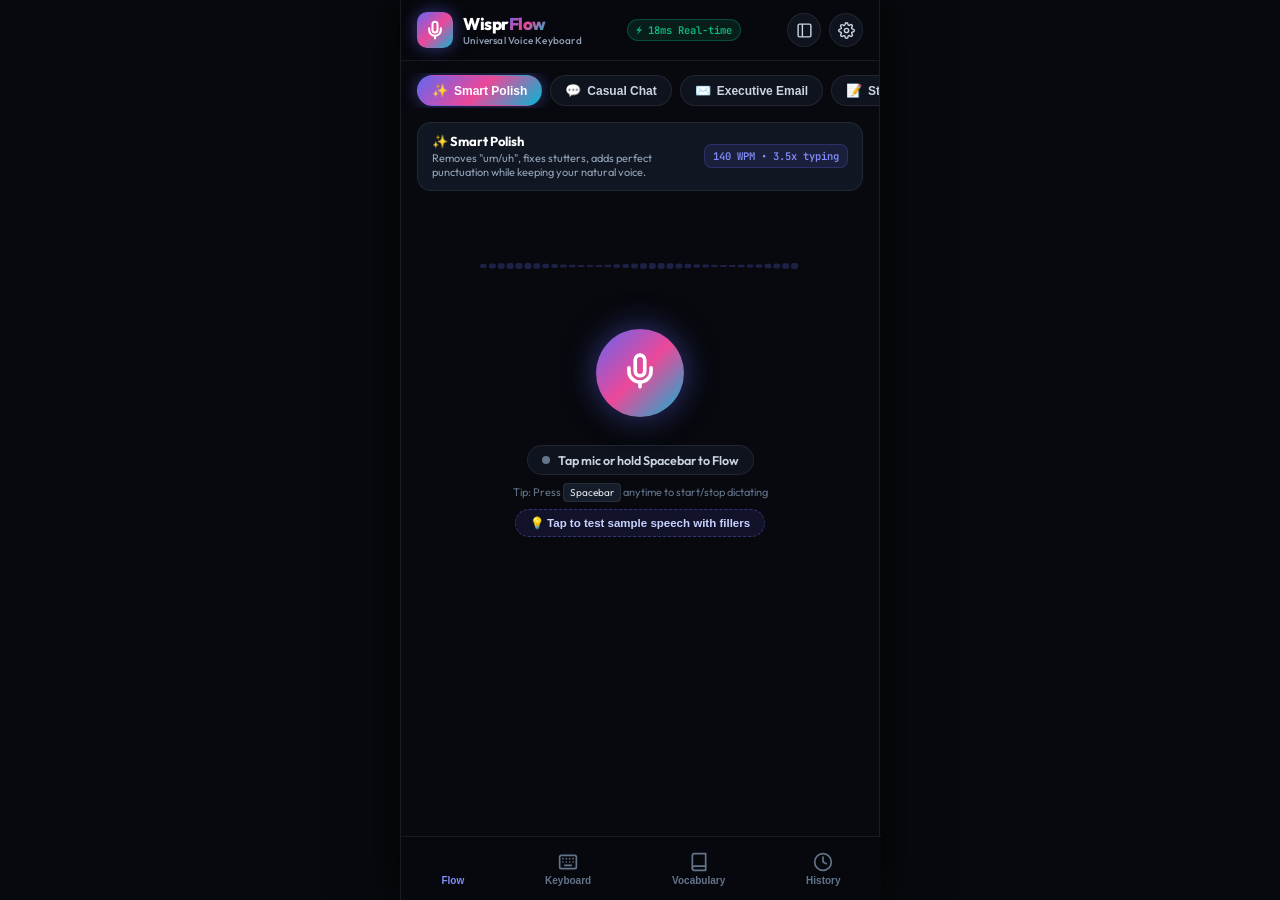
==== commit c7ec0fb3: "fix: Connect Android SpeechRecognizer native bridge, fix canvas roundRect crash, add sample speech t" ====
--- a/index.html
+++ b/index.html
@@ -132,6 +132,13 @@
             Tip: Press <kbd>Spacebar</kbd> anytime to start/stop dictating
           </div>
 
+          <!-- Quick Sample Speech Test Trigger -->
+          <div class="demo-test-container" style="margin-top: 10px; display: flex; justify-content: center;">
+            <button class="btn-demo-phrase" id="btnDemoPhrase" title="Test Flow AI instant transformation without speaking">
+              <span>💡 Tap to test sample speech with fillers</span>
+            </button>
+          </div>
+
         </div>
 
         <!-- Real-Time Interim Speech Stream -->
@@ -296,17 +303,23 @@
 
           <div class="guide-step-item">
             <div class="step-num">1</div>
-            <div>
+            <div style="flex: 1;">
               <strong>Floating Flow HUD / Bubble Overlay</strong>
               <p>A floating microphone bubble hovers over WhatsApp, Slack, and Gmail. Tap it to speak, and your polished thoughts are auto-copied to the clipboard with instant paste.</p>
+              <button class="btn-primary-sm" id="btnLaunchFloatingOverlay" style="margin-top: 8px;">
+                🚀 Launch Floating Voice HUD
+              </button>
             </div>
           </div>
 
           <div class="guide-step-item">
             <div class="step-num">2</div>
-            <div>
+            <div style="flex: 1;">
               <strong>Android Custom Keyboard (IME) Extension</strong>
               <p>In Android Settings &gt; System &gt; Languages &gt; On-screen keyboard, enable <strong>Wispr Flow Keyboard</strong>. The AI Mic is built right into your spacebar for 1-tap text field injection.</p>
+              <button class="btn-secondary-sm" id="btnOpenKeyboardSettings" style="margin-top: 8px;">
+                ⚙️ Open Android Keyboard Settings
+              </button>
             </div>
           </div>
         </div>
--- a/css/app.css
+++ b/css/app.css
@@ -482,6 +482,77 @@
   font-family: inherit;
   font-size: 10px;
   color: #e2e8f0;
+}
+
+/* Quick Demo Test Phrase Button */
+.btn-demo-phrase {
+  display: inline-flex;
+  align-items: center;
+  gap: 6px;
+  background: rgba(99, 102, 241, 0.12);
+  border: 1px dashed rgba(99, 102, 241, 0.4);
+  color: #c7d2fe;
+  padding: 6px 14px;
+  border-radius: var(--border-radius-pill);
+  font-size: 11.5px;
+  font-weight: 600;
+  cursor: pointer;
+  transition: all 0.2s ease;
+}
+
+.btn-demo-phrase:hover {
+  background: rgba(99, 102, 241, 0.25);
+  border-color: #818cf8;
+  color: #ffffff;
+  transform: translateY(-1px);
+}
+
+.btn-demo-phrase:active {
+  transform: translateY(0);
+}
+
+/* Small Guide Action Buttons */
+.btn-primary-sm {
+  display: inline-flex;
+  align-items: center;
+  justify-content: center;
+  gap: 6px;
+  padding: 6px 12px;
+  background: var(--gradient-flow);
+  color: #ffffff;
+  border: none;
+  border-radius: 6px;
+  font-size: 11.5px;
+  font-weight: 600;
+  cursor: pointer;
+  transition: all 0.2s ease;
+}
+
+.btn-primary-sm:hover {
+  filter: brightness(1.15);
+  transform: translateY(-1px);
+}
+
+.btn-secondary-sm {
+  display: inline-flex;
+  align-items: center;
+  justify-content: center;
+  gap: 6px;
+  padding: 6px 12px;
+  background: var(--bg-surface-elevated);
+  color: #e2e8f0;
+  border: 1px solid var(--border-subtle);
+  border-radius: 6px;
+  font-size: 11.5px;
+  font-weight: 600;
+  cursor: pointer;
+  transition: all 0.2s ease;
+}
+
+.btn-secondary-sm:hover {
+  background: var(--bg-surface-hover);
+  border-color: var(--accent-primary);
+  color: #ffffff;
 }
 
 /* =========================================================================
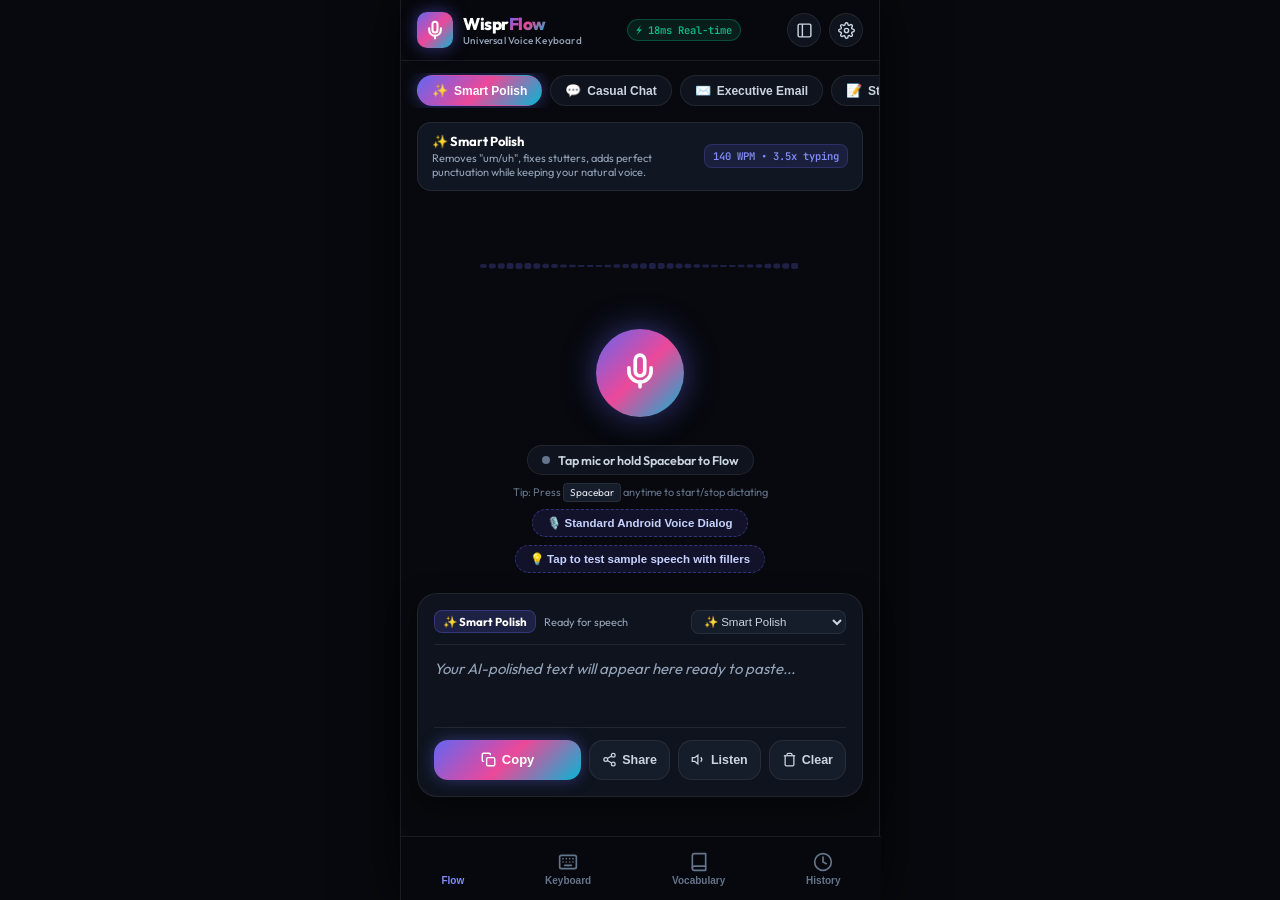
==== commit 2b9a6430: "fix: Add Android 11+ package queries, standard voice dialog fallback, visible output area, and v1.0." ====
--- a/index.html
+++ b/index.html
@@ -132,8 +132,11 @@
             Tip: Press <kbd>Spacebar</kbd> anytime to start/stop dictating
           </div>
 
-          <!-- Quick Sample Speech Test Trigger -->
-          <div class="demo-test-container" style="margin-top: 10px; display: flex; justify-content: center;">
+          <!-- Voice Actions & Quick Tests -->
+          <div class="demo-test-container" style="margin-top: 10px; display: flex; flex-wrap: wrap; gap: 8px; justify-content: center;">
+            <button class="btn-demo-phrase" id="btnStandardVoiceDialog" title="Open Google Voice / Android Standard Voice Input Dialog">
+              <span>🎙️ Standard Android Voice Dialog</span>
+            </button>
             <button class="btn-demo-phrase" id="btnDemoPhrase" title="Test Flow AI instant transformation without speaking">
               <span>💡 Tap to test sample speech with fillers</span>
             </button>
@@ -151,12 +154,12 @@
         </div>
 
         <!-- AI Polished Result Output Card -->
-        <div class="polished-output-card" id="outputCard">
+        <div class="polished-output-card has-content" id="outputCard">
           
           <div class="output-card-header">
             <div style="display: flex; align-items: center; gap: 8px;">
               <span class="output-mode-pill" id="outputModeBadge">✨ Smart Polish</span>
-              <span class="output-stats-text" id="outputMetaStats">0 words • 0 WPM</span>
+              <span class="output-stats-text" id="outputMetaStats">Ready for speech</span>
             </div>
             <div style="display: flex; gap: 6px;">
               <select class="repolish-dropdown" id="selectRepolishTone" title="Change Flow Tone">
@@ -172,7 +175,7 @@
           </div>
 
           <!-- Main Formatted Result -->
-          <div class="polished-content-area" id="outputContent" contenteditable="true" spellcheck="false" placeholder="Your AI-polished text will appear here ready to paste..."></div>
+          <div class="polished-content-area" id="outputContent" contenteditable="true" spellcheck="false" data-placeholder="Your AI-polished text will appear here ready to paste..."></div>
 
           <!-- Quick Action Toolbar -->
           <div class="output-actions-toolbar">
--- a/css/app.css
+++ b/css/app.css
@@ -678,8 +678,9 @@
 }
 
 .polished-content-area:empty::before {
-  content: attr(placeholder);
-  color: var(--text-subtle);
+  content: attr(data-placeholder);
+  color: var(--text-muted);
+  font-style: italic;
 }
 
 .output-actions-toolbar {
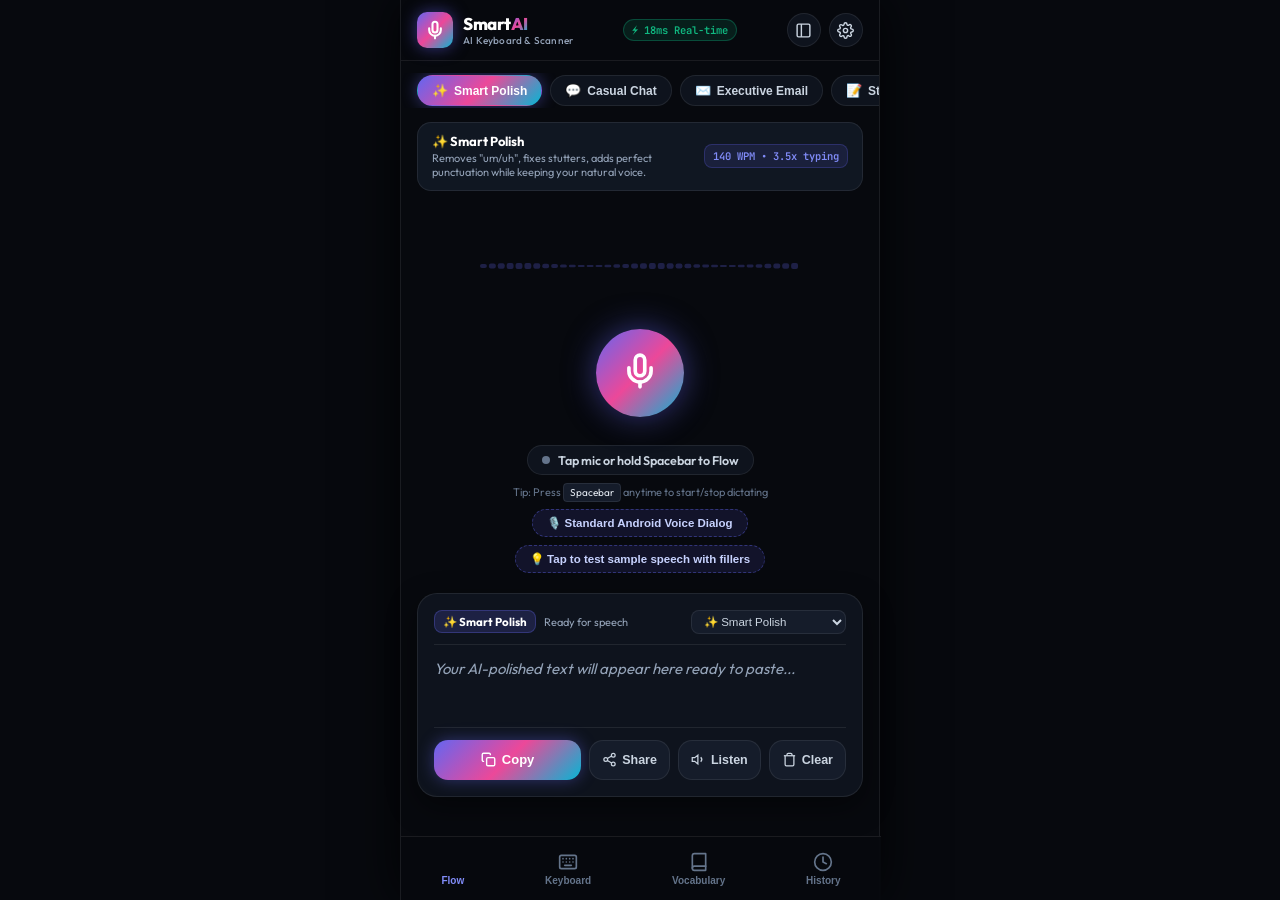
==== commit b0806e39: "feat(branding): update to Smart AI Keyboard with new premium icon" ====
--- a/index.html
+++ b/index.html
@@ -6,8 +6,8 @@
   <meta name="theme-color" content="#07090e">
   <meta name="apple-mobile-web-app-capable" content="yes">
   <meta name="apple-mobile-web-app-status-bar-style" content="black-translucent">
-  <meta name="description" content="Wispr Flow - Ultra-low latency AI voice dictation that replaces typing across your entire mobile phone.">
-  <title>Wispr Flow - AI Voice-to-Text & Universal Keyboard</title>
+  <meta name="description" content="Smart AI Keyboard - Executive AI voice dictation, smart contact card scanner, and system-wide Android keyboard.">
+  <title>Smart AI Keyboard - Voice Dictation &amp; Card Scanner</title>
 
   <!-- Google Fonts: Outfit & JetBrains Mono -->
   <link rel="preconnect" href="https://fonts.googleapis.com">
@@ -30,7 +30,7 @@
         </svg>
       </button>
       <div class="hud-info">
-        <span class="hud-title">Wispr Flow HUD</span>
+        <span class="hud-title">Smart AI HUD</span>
         <span class="hud-sub" id="hudStatusText">Tap to Dictate</span>
       </div>
       <button class="hud-action-btn" id="btnHudCopy" title="Copy Latest Result">📋</button>
@@ -54,8 +54,8 @@
             </svg>
           </div>
           <div class="brand-text">
-            <div class="brand-title">Wispr<span>Flow</span></div>
-            <div class="brand-tagline">Universal Voice Keyboard</div>
+            <div class="brand-title">Smart<span>AI</span></div>
+            <div class="brand-tagline">AI Keyboard &amp; Scanner</div>
           </div>
         </div>
 
